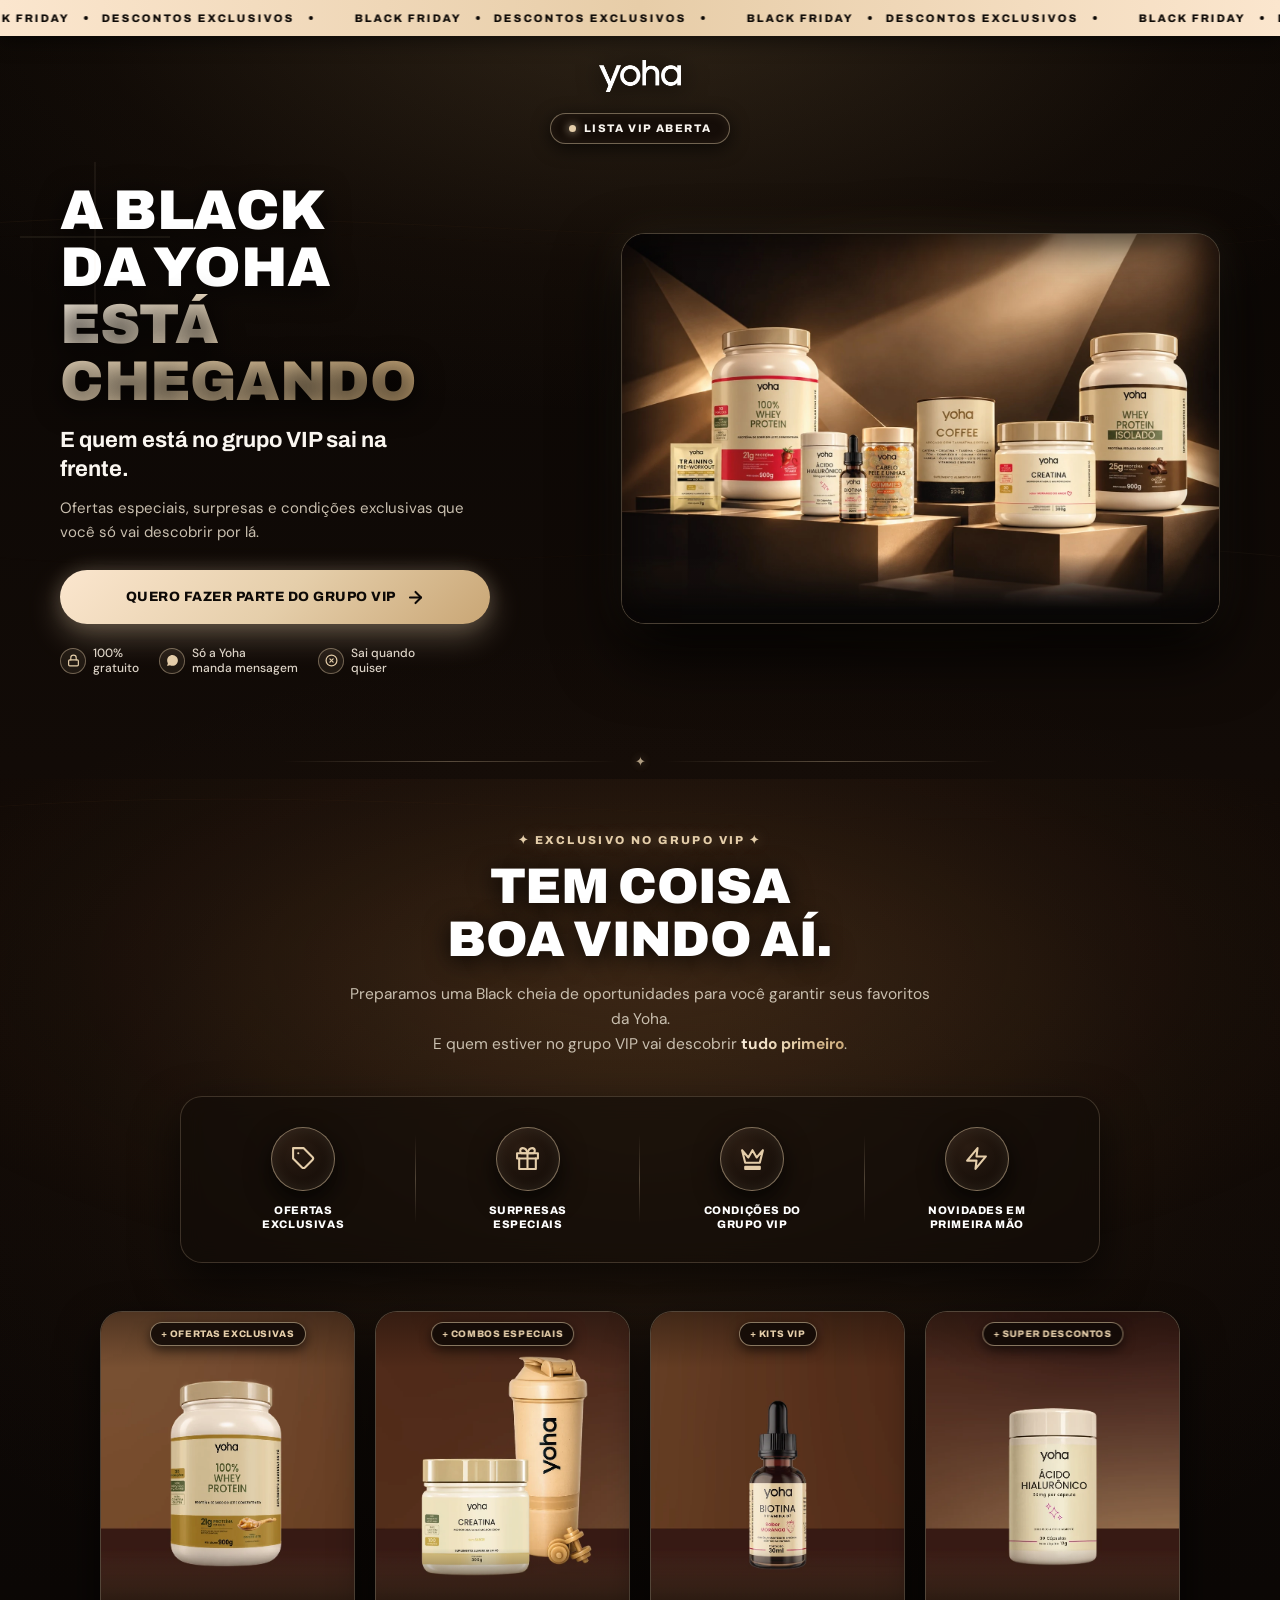
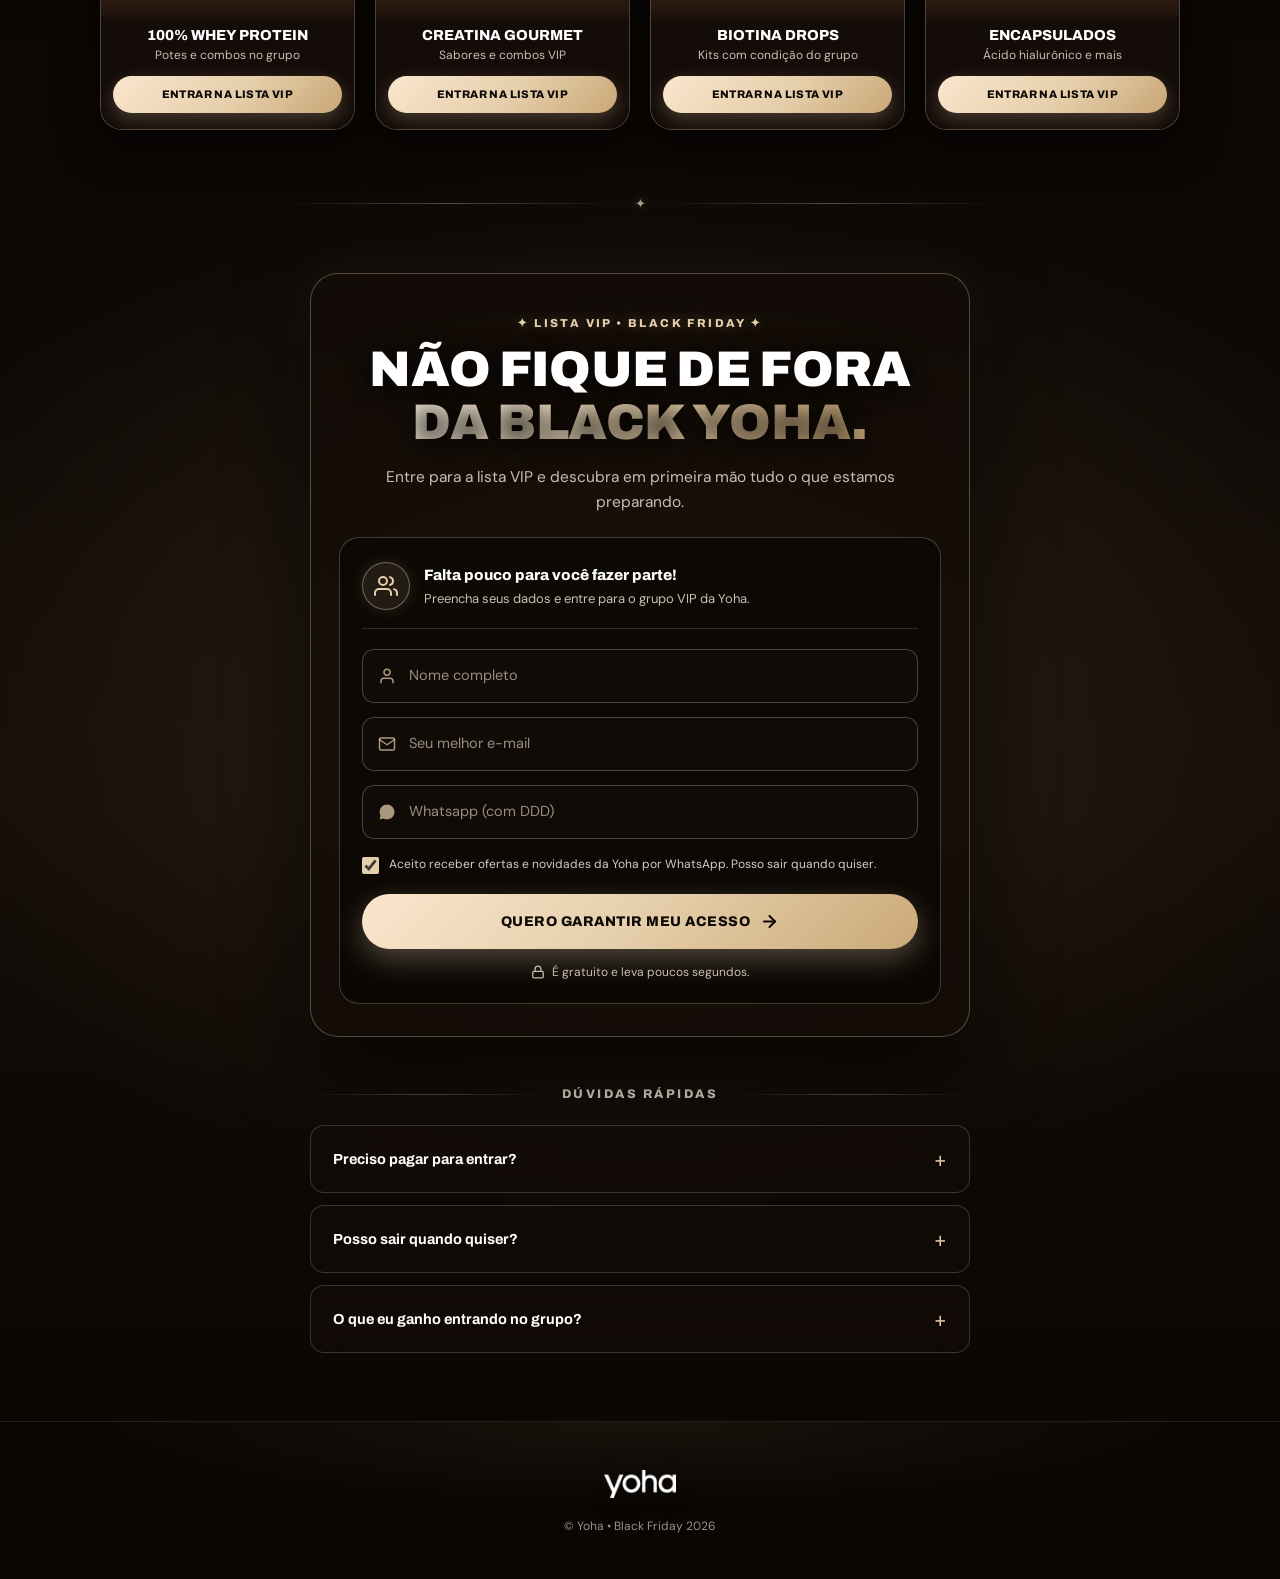
==== index.html @ 7f18cac9 "fix(ui): remove ghost background text, fix product cards and section transitions" ====
<!DOCTYPE html>
<html lang="pt-BR">
<head>
  <!-- Google Tag Manager -->
  <script>(function(w,d,s,l,i){w[l]=w[l]||[];w[l].push({'gtm.start':
  new Date().getTime(),event:'gtm.js'});var f=d.getElementsByTagName(s)[0],
  j=d.createElement(s),dl=l!='dataLayer'?'&l='+l:'';j.async=true;j.src=
  'https://www.googletagmanager.com/gtm.js?id='+i+dl;f.parentNode.insertBefore(j,f);
  })(window,document,'script','dataLayer','GTM-KWT8QC6T');</script>
  <!-- End Google Tag Manager -->

  <meta charset="UTF-8">
  <meta name="viewport" content="width=device-width, initial-scale=1.0, viewport-fit=cover">
  <meta name="robots" content="noindex, nofollow">
  <meta name="theme-color" content="#0A0705">
  <title>Black Friday Yoha | A Black da Yoha Está Chegando</title>
  <meta name="description" content="A Black da Yoha está chegando. Entre para a lista VIP e descubra em primeira mão ofertas especiais, surpresas e condições exclusivas no WhatsApp.">

  <!-- Favicon Yoha -->
  <link rel="icon" type="image/png" href="assets/yoha-logo-black.png">

  <!-- Design System Oficial Yoha -->
  <link rel="stylesheet" href="css/yoha-ds.css">

  <style>
    /* ========================================================================
       BLACK FRIDAY YOHA — DESIGN SYSTEM LUXURY CONTINUUM (v4.0)
       Fundo contínuo em chocolate amargo & ouro champagne, transições suaves
       sem recortes secos, imagens de estúdio em alta definição.
       ======================================================================== */
    :root {
      --gold-hi: #FFF3E2;
      --gold: #E5CEAA;
      --gold-mid: #CFAF80;
      --gold-deep: #B5915F;
      --bg-dark: #090604;
      --bg-espresso: #120B07;
      --bg-card: #140C08;
      --glass-surface: rgba(22, 14, 9, 0.84);
      --glass-surface-hover: rgba(30, 19, 12, 0.94);
      --border-gold: rgba(229, 206, 170, 0.38);
      --border-gold-subtle: rgba(229, 206, 170, 0.18);
      --text-white: #FAF6F0;
      --text-muted: #C9BFAF;
      --text-dim: #9A8D7D;
      --font-display: 'Rebond Grotesque', 'Archivo', 'Poppins', sans-serif;
      --font-body: 'DM Sans', -apple-system, BlinkMacSystemFont, sans-serif;
    }

    * {
      box-sizing: border-box;
      margin: 0;
      padding: 0;
    }

    html {
      scroll-behavior: smooth;
      scroll-padding-top: 24px;
    }

    body {
      background-color: var(--bg-dark);
      background-image:
        radial-gradient(ellipse 90% 550px at 50% 0%, rgba(196, 154, 98, 0.20) 0%, rgba(110, 72, 38, 0.08) 48%, transparent 75%),
        radial-gradient(ellipse 85% 650px at 50% 36%, rgba(175, 122, 68, 0.16) 0%, rgba(92, 56, 28, 0.06) 52%, transparent 78%),
        radial-gradient(ellipse 85% 700px at 50% 72%, rgba(196, 154, 98, 0.15) 0%, transparent 75%),
        linear-gradient(180deg, #090604 0%, #120B07 24%, #0B0705 50%, #130C07 76%, #080503 100%);
      color: var(--text-white);
      font-family: var(--font-body);
      overflow-x: hidden;
      -webkit-font-smoothing: antialiased;
      line-height: 1.5;
      position: relative;
    }

    /* Ondas orgânicas vetoriais sutis de fundo (100% limpas, sem texto) */
    .ambient-silk-waves {
      position: fixed;
      inset: 0;
      width: 100%;
      height: 100%;
      pointer-events: none;
      z-index: 0;
      opacity: 0.35;
    }

    /* ------------------------------------------------------------------------
       1. LETREIRO CONTÍNUO DO TOPO (.pos-ticker)
       ------------------------------------------------------------------------ */
    .pos-ticker {
      background: linear-gradient(90deg, #FBE6CE 0%, #E7CDA8 50%, #FBE6CE 100%);
      color: #0D0906;
      height: 36px;
      display: flex;
      align-items: center;
      overflow: hidden;
      font-family: var(--font-display);
      font-size: 11px;
      font-weight: 800;
      letter-spacing: 2px;
      text-transform: uppercase;
      box-shadow: 0 4px 20px rgba(0, 0, 0, 0.55);
      position: relative;
      z-index: 30;
    }

    .pos-ticker__viewport {
      width: 100%;
      overflow: hidden;
      white-space: nowrap;
    }

    .pos-ticker__track {
      display: inline-flex;
      white-space: nowrap;
      will-change: transform;
    }

    .pos-ticker__group {
      display: inline-flex;
      align-items: center;
      white-space: nowrap;
    }

    .pos-ticker__item {
      display: inline-flex;
      align-items: center;
      padding: 0 14px;
    }

    .pos-ticker__bullet {
      display: inline-block;
      width: 4px;
      height: 4px;
      background: #0D0906;
      border-radius: 50%;
      margin: 0 14px;
    }

    /* ------------------------------------------------------------------------
       2. CABEÇALHO COM LOGOMARCA OFICIAL YOHA (.pos-header)
       ------------------------------------------------------------------------ */
    .pos-header {
      padding: 24px 20px 10px;
      text-align: center;
      position: relative;
      z-index: 20;
      display: flex;
      flex-direction: column;
      align-items: center;
      gap: 14px;
    }

    .pos-header__logo {
      height: 32px;
      width: auto;
      display: inline-block;
      filter: drop-shadow(0 2px 12px rgba(0, 0, 0, 0.9));
      transition: opacity 0.25s ease, transform 0.25s ease;
    }

    .pos-header__logo:hover {
      opacity: 0.92;
      transform: scale(1.02);
    }

    /* Badge VIP Aberta centralizada abaixo da logo como na referência */
    .hero-badge {
      display: inline-flex;
      align-items: center;
      gap: 8px;
      background: rgba(20, 13, 8, 0.9);
      border: 1px solid rgba(229, 206, 170, 0.45);
      padding: 6px 18px;
      border-radius: 50px;
      font-family: var(--font-display);
      font-size: 11px;
      font-weight: 800;
      letter-spacing: 1.6px;
      text-transform: uppercase;
      color: var(--text-white);
      box-shadow: 0 4px 18px rgba(0, 0, 0, 0.65), inset 0 0 12px rgba(229, 206, 170, 0.08);
    }

    .hero-badge__dot {
      width: 7px;
      height: 7px;
      background: var(--gold);
      border-radius: 50%;
      box-shadow: 0 0 10px var(--gold);
      animation: pulseDot 2s infinite ease-in-out;
    }

    @keyframes pulseDot {
      0%, 100% { opacity: 1; transform: scale(1); }
      50% { opacity: 0.35; transform: scale(0.8); }
    }

    /* ------------------------------------------------------------------------
       3. DOBRA 1: HERO MASTER (.pos-hero)
       Layout 2 colunas no Desktop (igual referência) e empilhado no Mobile
       ------------------------------------------------------------------------ */
    .pos-hero {
      position: relative;
      padding: 18px 20px 56px;
      z-index: 10;
    }

    .pos-hero__container {
      max-width: 1160px;
      margin: 0 auto;
      display: grid;
      grid-template-columns: 1fr;
      gap: 32px;
      align-items: center;
      position: relative;
    }

    @media (min-width: 960px) {
      .pos-hero {
        padding: 28px 32px 68px;
      }
      .pos-hero__container {
        grid-template-columns: 1.02fr 1.18fr;
        gap: 44px;
      }
    }

    /* Coluna de Texto do Hero */
    .pos-hero__copy {
      display: flex;
      flex-direction: column;
      align-items: center;
      text-align: center;
      position: relative;
      z-index: 3;
    }

    @media (min-width: 960px) {
      .pos-hero__copy {
        align-items: flex-start;
        text-align: left;
      }
    }

    /* Cruz decorativa sutil de estúdio */
    .pos-deco-cross {
      position: absolute;
      pointer-events: none;
      z-index: 0;
      opacity: 0.16;
      width: 150px;
      height: 150px;
      top: -20px;
      left: -40px;
    }

    .hero-title {
      font-family: var(--font-display);
      font-size: clamp(34px, 7.5vw, 56px);
      line-height: 1.02;
      font-weight: 900;
      text-transform: uppercase;
      margin: 0 0 16px;
      letter-spacing: -0.5px;
      color: #FFFFFF;
      text-shadow: 0 6px 28px rgba(0, 0, 0, 0.9);
    }

    .hl-gold {
      color: var(--gold);
      background: linear-gradient(135deg, #FFF5E6 0%, #E5CEAA 50%, #C6A371 100%);
      -webkit-background-clip: text;
      -webkit-text-fill-color: transparent;
    }

    .hero-lead {
      font-family: var(--font-display);
      font-size: clamp(17px, 3.8vw, 22px);
      font-weight: 700;
      color: var(--text-white);
      margin: 0 0 12px;
      line-height: 1.32;
      max-width: 30ch;
    }

    .hero-desc {
      font-size: 15px;
      line-height: 1.6;
      color: var(--text-muted);
      margin: 0 0 26px;
      max-width: 42ch;
    }

    /* Botão CTA Principal */
    .hero-btn-cta {
      display: inline-flex;
      align-items: center;
      justify-content: center;
      gap: 10px;
      background: linear-gradient(135deg, #FBE6CE 0%, #E5CEAA 52%, #C9A675 100%);
      color: #0D0906;
      font-family: var(--font-display);
      font-size: clamp(11.5px, 3.2vw, 13.5px);
      font-weight: 800;
      text-transform: uppercase;
      letter-spacing: 0.5px;
      padding: 17px 24px;
      border-radius: 50px;
      text-decoration: none;
      white-space: nowrap;
      box-shadow: 0 12px 32px rgba(229, 206, 170, 0.32), 0 0 20px rgba(229, 206, 170, 0.18);
      transition: all 0.28s cubic-bezier(0.16, 1, 0.3, 1);
      cursor: pointer;
      width: 100%;
      max-width: 430px;
      position: relative;
      overflow: hidden;
    }

    .hero-btn-cta::after {
      content: '';
      position: absolute;
      top: -50%;
      left: -60%;
      width: 40%;
      height: 200%;
      background: linear-gradient(90deg, transparent, rgba(255, 255, 255, 0.45), transparent);
      transform: rotate(25deg);
      animation: btnShine 4.5s infinite ease-in-out;
    }

    @keyframes btnShine {
      0%, 70% { left: -60%; }
      100% { left: 160%; }
    }

    .hero-btn-cta:hover {
      transform: translateY(-2px);
      box-shadow: 0 16px 38px rgba(229, 206, 170, 0.48), 0 0 28px rgba(229, 206, 170, 0.28);
    }

    /* Barra de Confiança abaixo do botão com ícones circulares dourados */
    .hero-trust-bar {
      display: flex;
      flex-wrap: nowrap;
      align-items: center;
      justify-content: center;
      gap: 12px;
      margin-top: 22px;
      width: 100%;
    }

    @media (min-width: 960px) {
      .hero-trust-bar {
        justify-content: flex-start;
        gap: 20px;
      }
    }

    .hero-trust-item {
      display: inline-flex;
      align-items: center;
      gap: 7px;
      font-size: clamp(10.5px, 2.7vw, 12px);
      color: #DDD4C8;
      font-weight: 500;
      line-height: 1.22;
      text-align: left;
    }

    .hero-trust-icon {
      width: 26px;
      height: 26px;
      border-radius: 50%;
      border: 1px solid rgba(229, 206, 170, 0.42);
      background: rgba(229, 206, 170, 0.08);
      display: inline-flex;
      align-items: center;
      justify-content: center;
      color: var(--gold);
      flex-shrink: 0;
    }

    /* Palco Visual do Hero (Imagem 1600x1043 Ultra HD sem borda chapada) */
    .hero-stage {
      position: relative;
      width: 100%;
      z-index: 2;
    }

    .hero-stage__glow {
      position: absolute;
      inset: -20px 0;
      background: radial-gradient(ellipse 70% 65% at 50% 50%, rgba(229, 206, 170, 0.28) 0%, rgba(168, 118, 66, 0.12) 50%, transparent 78%);
      pointer-events: none;
      z-index: 0;
      filter: blur(28px);
    }

    .hero-stage__visual {
      position: relative;
      z-index: 2;
      border-radius: 24px;
      overflow: hidden;
      border: 1px solid rgba(229, 206, 170, 0.28);
      box-shadow: 0 28px 65px rgba(0, 0, 0, 0.92), 0 0 40px rgba(201, 169, 120, 0.12);
      background: #0D0805;
    }

    /* Vinheta interna suave para fundir o palco ao ambiente escuro */
    .hero-stage__visual::after {
      content: '';
      position: absolute;
      inset: 0;
      pointer-events: none;
      box-shadow: inset 0 0 36px 8px rgba(9, 6, 4, 0.75);
      background: linear-gradient(180deg, rgba(9, 6, 4, 0.18) 0%, transparent 18%, transparent 82%, rgba(9, 6, 4, 0.55) 100%);
      z-index: 2;
    }

    .hero-stage__visual picture,
    .hero-stage__visual img {
      display: block;
      width: 100%;
      height: auto;
    }

    /* ------------------------------------------------------------------------
       4. DIVISOR ORNAMENTAL LUXURY ENTRE SEÇÕES (Sem cortes retos)
       ------------------------------------------------------------------------ */
    .pos-ornament-divider {
      position: relative;
      max-width: 760px;
      margin: 0 auto;
      padding: 8px 20px;
      display: flex;
      align-items: center;
      justify-content: center;
      gap: 16px;
      z-index: 10;
    }

    .pos-ornament-divider::before,
    .pos-ornament-divider::after {
      content: '';
      flex: 1;
      height: 1px;
      background: linear-gradient(90deg, transparent, rgba(229, 206, 170, 0.32), transparent);
    }

    .pos-ornament-divider__star {
      color: var(--gold);
      font-size: 13px;
      opacity: 0.75;
      text-shadow: 0 0 10px rgba(229, 206, 170, 0.5);
    }

    /* ------------------------------------------------------------------------
       5. DOBRA 2: "TEM COISA BOA VINDO AÍ" + 4 ÍCONES + 4 CARDS FULL-BLEED
       ------------------------------------------------------------------------ */
    .pos-features {
      position: relative;
      padding: 48px 20px 56px;
      text-align: center;
      z-index: 10;
      background:
        radial-gradient(ellipse 80% 420px at 50% 18%, rgba(164, 106, 56, 0.22) 0%, rgba(88, 52, 24, 0.08) 55%, transparent 80%);
    }

    .pos-features__container {
      max-width: 1120px;
      margin: 0 auto;
      position: relative;
    }

    .pos-eyebrow {
      display: inline-block;
      font-family: var(--font-display);
      font-size: 11.5px;
      font-weight: 800;
      letter-spacing: 2.4px;
      text-transform: uppercase;
      color: var(--gold);
      margin-bottom: 12px;
      text-shadow: 0 0 14px rgba(229, 206, 170, 0.4);
    }

    .pos-sec-heading {
      font-family: var(--font-display);
      font-size: clamp(30px, 7vw, 50px);
      line-height: 1.05;
      font-weight: 900;
      text-transform: uppercase;
      color: #FFFFFF;
      margin: 0 0 16px;
      letter-spacing: -0.4px;
      text-shadow: 0 4px 24px rgba(0, 0, 0, 0.9);
    }

    .pos-sec-sub {
      font-size: 15.5px;
      line-height: 1.62;
      color: var(--text-muted);
      max-width: 54ch;
      margin: 0 auto 38px;
    }

    /* 4 Círculos de Benefícios com divisórias verticais sutis como na referência */
    .pos-features-grid {
      display: grid;
      grid-template-columns: repeat(4, 1fr);
      gap: 0;
      max-width: 920px;
      margin: 0 auto 48px;
      padding: 20px 10px;
      border-radius: 22px;
      background: rgba(18, 12, 8, 0.68);
      border: 1px solid rgba(229, 206, 170, 0.2);
      box-shadow: 0 18px 45px rgba(0, 0, 0, 0.65);
      backdrop-filter: blur(12px);
      -webkit-backdrop-filter: blur(12px);
    }

    .pos-feat-item {
      display: flex;
      flex-direction: column;
      align-items: center;
      text-align: center;
      padding: 10px 14px;
      position: relative;
    }

    @media (min-width: 721px) {
      .pos-feat-item:not(:last-child)::after {
        content: '';
        position: absolute;
        right: 0;
        top: 15%;
        height: 70%;
        width: 1px;
        background: linear-gradient(180deg, transparent, rgba(229, 206, 170, 0.28), transparent);
      }
    }

    @media (max-width: 720px) {
      .pos-features-grid {
        grid-template-columns: repeat(2, 1fr);
        gap: 18px 8px;
        padding: 20px 12px;
      }
    }

    .pos-feat-circle {
      width: 64px;
      height: 64px;
      border-radius: 50%;
      background: radial-gradient(circle at 35% 30%, rgba(44, 29, 19, 0.95), rgba(16, 10, 6, 0.98));
      border: 1px solid rgba(229, 206, 170, 0.5);
      box-shadow: 0 10px 26px rgba(0, 0, 0, 0.75), inset 0 0 14px rgba(229, 206, 170, 0.12);
      display: flex;
      align-items: center;
      justify-content: center;
      margin-bottom: 12px;
      color: var(--gold);
      transition: all 0.3s cubic-bezier(0.16, 1, 0.3, 1);
    }

    .pos-feat-item:hover .pos-feat-circle {
      transform: translateY(-3px) scale(1.05);
      border-color: var(--gold);
      box-shadow: 0 14px 32px rgba(0, 0, 0, 0.85), 0 0 20px rgba(229, 206, 170, 0.35);
    }

    .pos-feat-label {
      font-family: var(--font-display);
      font-size: 11px;
      font-weight: 800;
      line-height: 1.32;
      color: #FFFFFF;
      text-transform: uppercase;
      letter-spacing: 0.6px;
      max-width: 15ch;
    }

    /* ------------------------------------------------------------------------
       VITRINE DOS 4 CARDS DE PRODUTOS EM ALTA DEFINIÇÃO (100% SEM CORTE)
       ------------------------------------------------------------------------ */
    .pos-products-shelf {
      display: grid;
      grid-template-columns: repeat(2, 1fr);
      gap: 16px;
      max-width: 1080px;
      margin: 0 auto;
    }

    @media (min-width: 880px) {
      .pos-products-shelf {
        grid-template-columns: repeat(4, 1fr);
        gap: 20px;
      }
    }

    @media (max-width: 400px) {
      .pos-products-shelf {
        gap: 12px;
      }
    }

    .pos-prod-card {
      background: var(--bg-card);
      border: 1px solid rgba(229, 206, 170, 0.3);
      border-radius: 22px;
      padding: 0;
      display: flex;
      flex-direction: column;
      text-decoration: none;
      color: inherit;
      position: relative;
      overflow: hidden;
      transition: all 0.32s cubic-bezier(0.16, 1, 0.3, 1);
      box-shadow: 0 18px 42px rgba(0, 0, 0, 0.75);
    }

    .pos-prod-card:hover {
      transform: translateY(-5px);
      border-color: var(--gold);
      box-shadow: 0 24px 52px rgba(0, 0, 0, 0.9), 0 0 28px rgba(229, 206, 170, 0.2);
    }

    /* Área de imagem full-bleed na proporção exata 667x821 das fotos de estúdio */
    .pos-prod-card__media {
      position: relative;
      width: 100%;
      aspect-ratio: 667 / 821;
      overflow: hidden;
      background: #3B2314;
      flex-shrink: 0;
    }

    .pos-prod-card__media picture {
      display: block;
      width: 100%;
      height: 100%;
    }

    .pos-prod-card__media img {
      display: block;
      width: 100%;
      height: 100%;
      object-fit: cover;
      object-position: center center;
      transition: transform 0.45s cubic-bezier(0.16, 1, 0.3, 1);
    }

    .pos-prod-card:hover .pos-prod-card__media img {
      transform: scale(1.04);
    }

    /* Gradiente sutil que funde a base da foto de estúdio ao corpo escuro do card */
    .pos-prod-card__media::after {
      content: '';
      position: absolute;
      inset: 0;
      background: linear-gradient(
        180deg,
        rgba(10, 7, 5, 0.38) 0%,
        transparent 18%,
        transparent 76%,
        var(--bg-card) 100%
      );
      pointer-events: none;
      z-index: 1;
    }

    .pos-prod-card__tag {
      position: absolute;
      top: 10px;
      left: 50%;
      transform: translateX(-50%);
      z-index: 2;
      background: rgba(16, 10, 6, 0.88);
      border: 1px solid rgba(229, 206, 170, 0.55);
      color: var(--gold);
      font-family: var(--font-display);
      font-size: clamp(8.5px, 2.2vw, 9.5px);
      font-weight: 800;
      letter-spacing: 0.6px;
      text-transform: uppercase;
      padding: 4px 10px;
      border-radius: 40px;
      white-space: nowrap;
      box-shadow: 0 4px 12px rgba(0, 0, 0, 0.6);
      backdrop-filter: blur(8px);
      -webkit-backdrop-filter: blur(8px);
    }

    .pos-prod-card__body {
      padding: 4px 12px 16px;
      background: var(--bg-card);
      display: flex;
      flex-direction: column;
      align-items: center;
      text-align: center;
      flex: 1;
      justify-content: flex-end;
      position: relative;
      z-index: 2;
    }

    .pos-prod-card__title {
      font-family: var(--font-display);
      font-size: clamp(12.5px, 3.4vw, 14.5px);
      font-weight: 800;
      text-transform: uppercase;
      color: #FFFFFF;
      margin-bottom: 4px;
      line-height: 1.2;
    }

    .pos-prod-card__sub {
      font-size: clamp(11px, 2.8vw, 12px);
      color: var(--text-muted);
      margin-bottom: 12px;
      line-height: 1.3;
    }

    .pos-prod-card__btn {
      width: 100%;
      background: linear-gradient(135deg, #FBE6CE 0%, #E5CEAA 55%, #C9A675 100%);
      color: #0D0906;
      font-family: var(--font-display);
      font-size: clamp(9.5px, 2.6vw, 11px);
      font-weight: 800;
      letter-spacing: 0.4px;
      text-transform: uppercase;
      padding: 10px 8px;
      border-radius: 30px;
      text-align: center;
      white-space: nowrap;
      box-shadow: 0 6px 18px rgba(229, 206, 170, 0.25);
      transition: all 0.25s ease;
    }

    .pos-prod-card:hover .pos-prod-card__btn {
      background: var(--gold-hi);
      box-shadow: 0 8px 22px rgba(229, 206, 170, 0.42);
    }

    /* ------------------------------------------------------------------------
       6. DOBRA 3: FORMULÁRIO VIP (.pos-signup)
       ------------------------------------------------------------------------ */
    .pos-signup {
      position: relative;
      padding: 52px 20px 56px;
      text-align: center;
      z-index: 10;
    }

    .pos-signup__inner {
      max-width: 660px;
      margin: 0 auto;
    }

    /* Moldura Externa Glassmorphism + Card VIP do Formulário */
    .pos-signup-frame {
      background: rgba(18, 12, 8, 0.72);
      border: 1px solid rgba(229, 206, 170, 0.32);
      border-radius: 28px;
      padding: 36px 28px 32px;
      box-shadow: 0 30px 80px rgba(0, 0, 0, 0.9), 0 0 50px rgba(229, 206, 170, 0.08);
      backdrop-filter: blur(20px);
      -webkit-backdrop-filter: blur(20px);
    }

    @media (max-width: 520px) {
      .pos-signup-frame {
        padding: 28px 16px 24px;
        border-radius: 24px;
      }
    }

    .card-vip-box {
      background: rgba(12, 8, 5, 0.88);
      border: 1px solid rgba(229, 206, 170, 0.26);
      border-radius: 20px;
      padding: 24px 22px 22px;
      margin-top: 22px;
      text-align: left;
    }

    @media (max-width: 480px) {
      .card-vip-box {
        padding: 20px 16px 18px;
      }
    }

    .card-vip-banner {
      display: flex;
      align-items: center;
      gap: 14px;
      margin-bottom: 20px;
      padding-bottom: 18px;
      border-bottom: 1px solid var(--border-gold-subtle);
    }

    .card-vip-banner__icon {
      width: 48px;
      height: 48px;
      border-radius: 50%;
      background: rgba(229, 206, 170, 0.1);
      border: 1px solid rgba(229, 206, 170, 0.42);
      display: flex;
      align-items: center;
      justify-content: center;
      color: var(--gold);
      flex-shrink: 0;
      box-shadow: 0 0 15px rgba(229, 206, 170, 0.14);
    }

    .card-vip-banner__title {
      font-family: var(--font-display);
      font-size: 15px;
      font-weight: 800;
      color: #FFFFFF;
      margin: 0 0 3px;
    }

    .card-vip-banner__desc {
      font-size: 13px;
      color: var(--text-muted);
      margin: 0;
    }

    /* Campos de Entrada com Ícone Embutido */
    .pos-input-wrap {
      position: relative;
      margin-bottom: 14px;
    }

    .pos-input-icon {
      position: absolute;
      left: 16px;
      top: 50%;
      transform: translateY(-50%);
      color: rgba(229, 206, 170, 0.72);
      pointer-events: none;
      width: 18px;
      height: 18px;
    }

    .pos-field input {
      width: 100%;
      background: rgba(18, 12, 8, 0.92);
      border: 1px solid rgba(229, 206, 170, 0.28);
      border-radius: 12px;
      padding: 15px 16px 15px 46px;
      color: #FFFFFF;
      font-size: 14.5px;
      font-family: var(--font-body);
      box-sizing: border-box;
      outline: none;
      transition: all 0.25s ease;
    }

    .pos-field input::placeholder {
      color: #9A8D7D;
    }

    .pos-field input:focus {
      border-color: var(--gold);
      box-shadow: 0 0 16px rgba(229, 206, 170, 0.26);
      background: rgba(24, 16, 10, 0.98);
    }

    .pos-field.is-err input {
      border-color: #E57373;
      box-shadow: 0 0 12px rgba(229, 115, 115, 0.3);
    }

    .pos-field.is-ok input {
      border-color: rgba(129, 199, 132, 0.65);
    }

    .pos-field__err {
      display: block;
      color: #EF9A9A;
      font-size: 12px;
      margin-top: 5px;
      padding-left: 6px;
    }

    /* Consentimento */
    .pos-consent {
      margin: 16px 0 20px;
    }

    .pos-consent__label {
      display: flex;
      align-items: flex-start;
      gap: 10px;
      font-size: 12px;
      color: #D6CEC5;
      line-height: 1.5;
      cursor: pointer;
    }

    .pos-consent__input {
      accent-color: var(--gold);
      margin-top: 2px;
      width: 17px;
      height: 17px;
      flex-shrink: 0;
    }

    /* Botão de Envio do Formulário */
    .pos-btn-submit {
      width: 100%;
      background: linear-gradient(135deg, #FBE6CE 0%, #E5CEAA 50%, #CBA978 100%);
      color: #0D0906;
      border: none;
      border-radius: 50px;
      padding: 17px 20px;
      font-family: var(--font-display);
      font-size: clamp(12px, 3.4vw, 14px);
      font-weight: 800;
      text-transform: uppercase;
      letter-spacing: 0.5px;
      white-space: nowrap;
      cursor: pointer;
      display: flex;
      align-items: center;
      justify-content: center;
      gap: 10px;
      box-shadow: 0 10px 28px rgba(229, 206, 170, 0.32);
      transition: all 0.25s cubic-bezier(0.16, 1, 0.3, 1);
    }

    .pos-btn-submit:hover:not(:disabled) {
      transform: translateY(-2px);
      box-shadow: 0 14px 34px rgba(229, 206, 170, 0.48);
    }

    .pos-btn-submit:disabled {
      opacity: 0.65;
      cursor: not-allowed;
      transform: none;
    }

    .pos-lock-sub {
      display: flex;
      align-items: center;
      justify-content: center;
      gap: 7px;
      font-size: 12px;
      color: var(--text-muted);
      margin-top: 14px;
      text-align: center;
    }

    /* Estado de Confirmação */
    .pos-confirmation {
      text-align: center;
      padding: 26px 14px 18px;
    }

    .pos-confirmation__icon {
      width: 60px;
      height: 60px;
      border-radius: 50%;
      background: rgba(37, 211, 102, 0.15);
      border: 1px solid rgba(37, 211, 102, 0.5);
      color: #25D366;
      display: flex;
      align-items: center;
      justify-content: center;
      margin: 0 auto 16px;
      box-shadow: 0 0 20px rgba(37, 211, 102, 0.3);
    }

    /* ------------------------------------------------------------------------
       7. DOBRA 4: DÚVIDAS RÁPIDAS (FAQ) (.pos-faq-section)
       ------------------------------------------------------------------------ */
    .pos-faq-section {
      max-width: 660px;
      margin: 48px auto 0;
    }

    .pos-faq-heading {
      display: flex;
      align-items: center;
      justify-content: center;
      gap: 16px;
      font-family: var(--font-display);
      font-size: 12.5px;
      font-weight: 800;
      letter-spacing: 2.5px;
      text-transform: uppercase;
      color: #E2D9CE;
      margin-bottom: 22px;
    }

    .pos-faq-heading::before,
    .pos-faq-heading::after {
      content: '';
      flex: 1;
      height: 1px;
      background: linear-gradient(90deg, transparent, rgba(229, 206, 170, 0.35), transparent);
    }

    .pos-faq-item {
      background: rgba(18, 12, 8, 0.72);
      border: 1px solid rgba(229, 206, 170, 0.22);
      border-radius: 14px;
      margin-bottom: 12px;
      overflow: hidden;
      transition: all 0.25s ease;
      text-align: left;
      backdrop-filter: blur(12px);
      -webkit-backdrop-filter: blur(12px);
    }

    .pos-faq-item[open] {
      border-color: rgba(229, 206, 170, 0.52);
      background: rgba(26, 17, 11, 0.9);
      box-shadow: 0 8px 24px rgba(0, 0, 0, 0.6);
    }

    .pos-faq-summary {
      display: flex;
      align-items: center;
      justify-content: space-between;
      padding: 18px 22px;
      font-family: var(--font-display);
      font-size: 14.5px;
      font-weight: 700;
      color: #FFFFFF;
      cursor: pointer;
      list-style: none;
    }

    .pos-faq-summary::-webkit-details-marker {
      display: none;
    }

    .pos-faq-icon {
      font-size: 20px;
      color: var(--gold);
      font-weight: 400;
      transition: transform 0.28s cubic-bezier(0.16, 1, 0.3, 1);
      margin-left: 12px;
    }

    .pos-faq-item[open] .pos-faq-icon {
      transform: rotate(45deg);
    }

    .pos-faq-content {
      padding: 0 22px 18px;
      font-size: 14px;
      line-height: 1.6;
      color: var(--text-muted);
    }

    /* ------------------------------------------------------------------------
       8. RODAPÉ (.pos-footer)
       ------------------------------------------------------------------------ */
    .pos-footer {
      padding: 48px 20px 44px;
      text-align: center;
      position: relative;
      z-index: 10;
      border-top: 1px solid rgba(229, 206, 170, 0.12);
      background: radial-gradient(ellipse 60% 120px at 50% 0%, rgba(201, 169, 120, 0.08) 0%, transparent 80%);
    }

    .pos-footer__logo {
      height: 28px;
      width: auto;
      display: inline-block;
      margin: 0 auto 12px;
      filter: drop-shadow(0 2px 10px rgba(0, 0, 0, 0.8));
    }

    .pos-footer__copy {
      font-size: 12px;
      color: #9E9182;
      margin: 0;
    }

    /* Acessibilidade */
    .sr-only {
      position: absolute;
      width: 1px;
      height: 1px;
      padding: 0;
      margin: -1px;
      overflow: hidden;
      clip: rect(0, 0, 0, 0);
      white-space: nowrap;
      border-width: 0;
    }
  </style>
</head>
<body>
  <!-- Google Tag Manager (noscript) -->
  <noscript><iframe src="https://www.googletagmanager.com/ns.html?id=GTM-KWT8QC6T"
  height="0" width="0" style="display:none;visibility:hidden"></iframe></noscript>
  <!-- End Google Tag Manager (noscript) -->

  <!-- Ondas de seda dourada/chocolate 100% vetoriais e limpas no fundo -->
  <svg class="ambient-silk-waves" viewBox="0 0 1440 2400" fill="none" preserveAspectRatio="none" aria-hidden="true">
    <defs>
      <linearGradient id="silkGrad1" x1="0%" y1="0%" x2="100%" y2="100%">
        <stop offset="0%" stop-color="#C9A26B" stop-opacity="0.28"/>
        <stop offset="50%" stop-color="#7A4924" stop-opacity="0.14"/>
        <stop offset="100%" stop-color="#C9A26B" stop-opacity="0"/>
      </linearGradient>
      <linearGradient id="silkGrad2" x1="100%" y1="0%" x2="0%" y2="100%">
        <stop offset="0%" stop-color="#E5CEAA" stop-opacity="0.22"/>
        <stop offset="55%" stop-color="#6B3D1C" stop-opacity="0.12"/>
        <stop offset="100%" stop-color="#090604" stop-opacity="0"/>
      </linearGradient>
    </defs>
    <path d="M-120 620 C 320 480, 980 780, 1560 560" stroke="url(#silkGrad1)" stroke-width="2.5"/>
    <path d="M-120 660 C 360 510, 940 820, 1560 600" stroke="url(#silkGrad2)" stroke-width="1.2"/>
    <path d="M-120 1460 C 420 1620, 1020 1320, 1560 1520" stroke="url(#silkGrad2)" stroke-width="2.5"/>
    <path d="M-120 2180 C 380 2020, 1040 2320, 1560 2100" stroke="url(#silkGrad1)" stroke-width="2"/>
  </svg>

  <!-- ========================================================================
       1. LETREIRO CONTÍNUO DO TOPO (.pos-ticker)
       ======================================================================== -->
  <div class="pos-ticker" aria-label="Black Friday Yoha: descontos exclusivos">
    <div class="pos-ticker__viewport">
      <div class="pos-ticker__track js-pos-ticker">
        <div class="pos-ticker__group">
          <span class="pos-ticker__item">BLACK FRIDAY <span class="pos-ticker__bullet"></span> DESCONTOS EXCLUSIVOS <span class="pos-ticker__bullet"></span></span>
          <span class="pos-ticker__item">BLACK FRIDAY <span class="pos-ticker__bullet"></span> DESCONTOS EXCLUSIVOS <span class="pos-ticker__bullet"></span></span>
          <span class="pos-ticker__item">BLACK FRIDAY <span class="pos-ticker__bullet"></span> DESCONTOS EXCLUSIVOS <span class="pos-ticker__bullet"></span></span>
          <span class="pos-ticker__item">BLACK FRIDAY <span class="pos-ticker__bullet"></span> DESCONTOS EXCLUSIVOS <span class="pos-ticker__bullet"></span></span>
        </div>
        <div class="pos-ticker__group" aria-hidden="true">
          <span class="pos-ticker__item">BLACK FRIDAY <span class="pos-ticker__bullet"></span> DESCONTOS EXCLUSIVOS <span class="pos-ticker__bullet"></span></span>
          <span class="pos-ticker__item">BLACK FRIDAY <span class="pos-ticker__bullet"></span> DESCONTOS EXCLUSIVOS <span class="pos-ticker__bullet"></span></span>
          <span class="pos-ticker__item">BLACK FRIDAY <span class="pos-ticker__bullet"></span> DESCONTOS EXCLUSIVOS <span class="pos-ticker__bullet"></span></span>
          <span class="pos-ticker__item">BLACK FRIDAY <span class="pos-ticker__bullet"></span> DESCONTOS EXCLUSIVOS <span class="pos-ticker__bullet"></span></span>
        </div>
      </div>
    </div>
  </div>

  <!-- ========================================================================
       2. CABEÇALHO / LOGOMARCA OFICIAL YOHA + BADGE LISTA VIP ABERTA
       ======================================================================== -->
  <header class="pos-header">
    <a href="#topo" aria-label="Yoha Início">
      <img src="assets/yoha-logo-branca.webp" alt="yoha" width="120" height="46" class="pos-header__logo">
    </a>
    <div class="hero-badge">
      <span class="hero-badge__dot" aria-hidden="true"></span>
      <span>LISTA VIP ABERTA</span>
    </div>
  </header>

  <main id="topo">
    <!-- ======================================================================
         3. DOBRA 1: HERO MASTER (2 COLUNAS NO DESKTOP + VITRINE 1600PX HD)
         ====================================================================== -->
    <section class="pos-hero" aria-labelledby="hero-title">
      <div class="pos-hero__container">
        <!-- Coluna Esquerda: Copy + CTA + Selos de Confiança -->
        <div class="pos-hero__copy">
          <svg class="pos-deco-cross" viewBox="0 0 100 100" fill="none" stroke="rgba(229, 206, 170, 0.45)" stroke-width="1.2" aria-hidden="true">
            <line x1="50" y1="0" x2="50" y2="100"></line>
            <line x1="0" y1="50" x2="100" y2="50"></line>
          </svg>

          <h1 class="hero-title" id="hero-title">
            A BLACK<br>
            DA YOHA<br>
            <span class="hl-gold">ESTÁ CHEGANDO</span>
          </h1>

          <p class="hero-lead">
            E quem está no grupo VIP sai na frente.
          </p>

          <p class="hero-desc">
            Ofertas especiais, surpresas e condições exclusivas que você só vai descobrir por lá.
          </p>

          <a href="#cadastro" class="hero-btn-cta js-go-signup">
            <span>QUERO FAZER PARTE DO GRUPO VIP</span>
            <svg width="19" height="19" viewBox="0 0 24 24" fill="none" stroke="currentColor" stroke-width="2.6" stroke-linecap="round" stroke-linejoin="round" aria-hidden="true"><line x1="5" y1="12" x2="19" y2="12"></line><polyline points="12 5 19 12 12 19"></polyline></svg>
          </a>

          <div class="hero-trust-bar" aria-label="Vantagens do grupo VIP">
            <div class="hero-trust-item">
              <span class="hero-trust-icon" aria-hidden="true">
                <svg width="13" height="13" viewBox="0 0 24 24" fill="none" stroke="currentColor" stroke-width="2.2" stroke-linecap="round" stroke-linejoin="round"><rect x="3" y="11" width="18" height="11" rx="2" ry="2"></rect><path d="M7 11V7a5 5 0 0 1 10 0v4"></path></svg>
              </span>
              <span>100%<br>gratuito</span>
            </div>
            <div class="hero-trust-item">
              <span class="hero-trust-icon" aria-hidden="true">
                <svg width="13" height="13" viewBox="0 0 24 24" fill="currentColor"><path d="M12.04 2c-5.46 0-9.91 4.45-9.91 9.91 0 1.75.46 3.45 1.32 4.95L2.05 22l5.25-1.38c1.45.79 3.08 1.21 4.74 1.21 5.46 0 9.91-4.45 9.91-9.91 0-2.65-1.03-5.14-2.9-7.01A9.816 9.816 0 0 0 12.04 2z"/></svg>
              </span>
              <span>Só a Yoha<br>manda mensagem</span>
            </div>
            <div class="hero-trust-item">
              <span class="hero-trust-icon" aria-hidden="true">
                <svg width="13" height="13" viewBox="0 0 24 24" fill="none" stroke="currentColor" stroke-width="2.2" stroke-linecap="round" stroke-linejoin="round"><circle cx="12" cy="12" r="10"></circle><line x1="15" y1="9" x2="9" y2="15"></line><line x1="9" y1="9" x2="15" y2="15"></line></svg>
              </span>
              <span>Sai quando<br>quiser</span>
            </div>
          </div>
        </div>

        <!-- Coluna Direita: Palco Estúdio 1600x1043 Ultra Nítido -->
        <div class="hero-stage">
          <div class="hero-stage__glow" aria-hidden="true"></div>
          <div class="hero-stage__visual">
            <picture>
              <source type="image/webp" srcset="assets/lineup-showcase.webp">
              <img
                src="assets/lineup-showcase.png"
                alt="Linha completa de produtos Yoha em destaque na Black Friday"
                width="1600"
                height="1043"
                fetchpriority="high"
                decoding="async"
              >
            </picture>
          </div>
        </div>
      </div>
    </section>

    <!-- Divisor Ornamental Sutil -->
    <div class="pos-ornament-divider" aria-hidden="true">
      <span class="pos-ornament-divider__star">✦</span>
    </div>

    <!-- ======================================================================
         4. DOBRA 2: TEM COISA BOA VINDO AÍ (.pos-features)
         ====================================================================== -->
    <section class="pos-features" aria-labelledby="features-title">
      <div class="pos-features__container">
        <span class="pos-eyebrow">✦ EXCLUSIVO NO GRUPO VIP ✦</span>
        <h2 class="pos-sec-heading" id="features-title">
          TEM COISA<br>
          BOA VINDO AÍ.
        </h2>
        <p class="pos-sec-sub">
          Preparamos uma Black cheia de oportunidades para você garantir seus favoritos da Yoha.<br>
          E quem estiver no grupo VIP vai descobrir <strong class="hl-gold">tudo primeiro</strong>.
        </p>

        <!-- 4 Ícones circulares com divisórias verticais -->
        <div class="pos-features-grid">
          <div class="pos-feat-item">
            <div class="pos-feat-circle" aria-hidden="true">
              <svg width="25" height="25" viewBox="0 0 24 24" fill="none" stroke="currentColor" stroke-width="2" stroke-linecap="round" stroke-linejoin="round"><path d="M20.59 13.41l-7.17 7.17a2 2 0 0 1-2.83 0L2 12V2h10l8.59 8.59a2 2 0 0 1 0 2.82z"></path><line x1="7" y1="7" x2="7.01" y2="7"></line></svg>
            </div>
            <span class="pos-feat-label">OFERTAS EXCLUSIVAS</span>
          </div>

          <div class="pos-feat-item">
            <div class="pos-feat-circle" aria-hidden="true">
              <svg width="25" height="25" viewBox="0 0 24 24" fill="none" stroke="currentColor" stroke-width="2" stroke-linecap="round" stroke-linejoin="round"><polyline points="20 12 20 22 4 22 4 12"></polyline><rect x="2" y="7" width="20" height="5"></rect><line x1="12" y1="22" x2="12" y2="7"></line><path d="M12 7H7.5a2.5 2.5 0 0 1 0-5C11 2 12 7 12 7z"></path><path d="M12 7h4.5a2.5 2.5 0 0 0 0-5C13 2 12 7 12 7z"></path></svg>
            </div>
            <span class="pos-feat-label">SURPRESAS ESPECIAIS</span>
          </div>

          <div class="pos-feat-item">
            <div class="pos-feat-circle" aria-hidden="true">
              <svg width="25" height="25" viewBox="0 0 24 24" fill="none" stroke="currentColor" stroke-width="2" stroke-linecap="round" stroke-linejoin="round"><path d="M2 4l3 12h14l3-12-6 7-4-7-4 7-6-7zm3 16h14v2H5v-2z"></path></svg>
            </div>
            <span class="pos-feat-label">CONDIÇÕES DO GRUPO VIP</span>
          </div>

          <div class="pos-feat-item">
            <div class="pos-feat-circle" aria-hidden="true">
              <svg width="25" height="25" viewBox="0 0 24 24" fill="none" stroke="currentColor" stroke-width="2" stroke-linecap="round" stroke-linejoin="round"><polygon points="13 2 3 14 12 14 11 22 21 10 12 10 13 2"></polygon></svg>
            </div>
            <span class="pos-feat-label">NOVIDADES EM PRIMEIRA MÃO</span>
          </div>
        </div>

        <!-- Vitrine com os 4 Produtos Oficiais Yoha em Cards Full-Bleed Sem Corte -->
        <div class="pos-products-shelf">
          <!-- Card 1: 100% Whey Protein -->
          <a href="#cadastro" class="pos-prod-card js-go-signup" aria-label="100% Whey Protein — Entrar na lista VIP">
            <div class="pos-prod-card__media">
              <span class="pos-prod-card__tag">+ Ofertas Exclusivas</span>
              <picture>
                <source type="image/webp" srcset="assets/whey-doce-de-leite.webp">
                <img src="assets/whey-doce-de-leite.png" alt="100% Whey Protein Yoha" width="667" height="821" loading="lazy">
              </picture>
            </div>
            <div class="pos-prod-card__body">
              <h3 class="pos-prod-card__title">100% Whey Protein</h3>
              <p class="pos-prod-card__sub">Potes e combos no grupo</p>
              <span class="pos-prod-card__btn">Entrar na Lista VIP</span>
            </div>
          </a>

          <!-- Card 2: Creatina Gourmet -->
          <a href="#cadastro" class="pos-prod-card js-go-signup" aria-label="Creatina Gourmet — Entrar na lista VIP">
            <div class="pos-prod-card__media">
              <span class="pos-prod-card__tag">+ Combos Especiais</span>
              <picture>
                <source type="image/webp" srcset="assets/creatina-coqueteleira.webp">
                <img src="assets/creatina-coqueteleira.png" alt="Creatina Gourmet e Coqueteleira Yoha" width="667" height="821" loading="lazy">
              </picture>
            </div>
            <div class="pos-prod-card__body">
              <h3 class="pos-prod-card__title">Creatina Gourmet</h3>
              <p class="pos-prod-card__sub">Sabores e combos VIP</p>
              <span class="pos-prod-card__btn">Entrar na Lista VIP</span>
            </div>
          </a>

          <!-- Card 3: Biotina Drops -->
          <a href="#cadastro" class="pos-prod-card js-go-signup" aria-label="Biotina Drops — Entrar na lista VIP">
            <div class="pos-prod-card__media">
              <span class="pos-prod-card__tag">+ Kits VIP</span>
              <picture>
                <source type="image/webp" srcset="assets/biotina-gotas-morango.webp">
                <img src="assets/biotina-gotas-morango.png" alt="Biotina Drops Sabor Morango Yoha" width="667" height="821" loading="lazy">
              </picture>
            </div>
            <div class="pos-prod-card__body">
              <h3 class="pos-prod-card__title">Biotina Drops</h3>
              <p class="pos-prod-card__sub">Kits com condição do grupo</p>
              <span class="pos-prod-card__btn">Entrar na Lista VIP</span>
            </div>
          </a>

          <!-- Card 4: Encapsulados -->
          <a href="#cadastro" class="pos-prod-card js-go-signup" aria-label="Encapsulados Ácido Hialurônico — Entrar na lista VIP">
            <div class="pos-prod-card__media">
              <span class="pos-prod-card__tag">+ Super Descontos</span>
              <picture>
                <source type="image/webp" srcset="assets/acido-hialuronico-caps.webp">
                <img src="assets/acido-hialuronico-caps.png" alt="Ácido Hialurônico Cápsulas Yoha" width="667" height="821" loading="lazy">
              </picture>
            </div>
            <div class="pos-prod-card__body">
              <h3 class="pos-prod-card__title">Encapsulados</h3>
              <p class="pos-prod-card__sub">Ácido hialurônico e mais</p>
              <span class="pos-prod-card__btn">Entrar na Lista VIP</span>
            </div>
          </a>
        </div>
      </div>
    </section>

    <!-- Divisor Ornamental Sutil -->
    <div class="pos-ornament-divider" aria-hidden="true">
      <span class="pos-ornament-divider__star">✦</span>
    </div>

    <!-- ======================================================================
         5. DOBRA 3: FORMULÁRIO (NÃO FIQUE DE FORA DA BLACK YOHA)
         ====================================================================== -->
    <section class="pos-signup" id="cadastro" aria-labelledby="signup-title">
      <div class="pos-signup__inner">
        <div class="pos-signup-frame">
          <span class="pos-eyebrow">✦ LISTA VIP • BLACK FRIDAY ✦</span>
          <h2 class="pos-sec-heading" id="signup-title">
            NÃO FIQUE DE FORA<br>
            <span class="hl-gold">DA BLACK YOHA.</span>
          </h2>
          <p class="pos-sec-sub" style="margin-bottom: 0;">
            Entre para a lista VIP e descubra em primeira mão tudo o que estamos preparando.
          </p>

          <!-- Card VIP do Formulário -->
          <div class="card-vip-box" id="form-container">
            <!-- ETAPA 1: FORMULÁRIO -->
            <div id="step-1-wrap">
              <div class="card-vip-banner">
                <div class="card-vip-banner__icon" aria-hidden="true">
                  <svg width="24" height="24" viewBox="0 0 24 24" fill="none" stroke="currentColor" stroke-width="2" stroke-linecap="round" stroke-linejoin="round"><path d="M17 21v-2a4 4 0 0 0-4-4H5a4 4 0 0 0-4 4v2"></path><circle cx="9" cy="7" r="4"></circle><path d="M23 21v-2a4 4 0 0 0-3-3.87"></path><path d="M16 3.13a4 4 0 0 1 0 7.75"></path></svg>
                </div>
                <div class="card-vip-banner__text">
                  <p class="card-vip-banner__title">Falta pouco para você fazer parte!</p>
                  <p class="card-vip-banner__desc">Preencha seus dados e entre para o grupo VIP da Yoha.</p>
                </div>
              </div>

              <form id="vip-form" class="pos-form" novalidate>
                <!-- Nome -->
                <div class="pos-field pos-input-wrap" id="field-nome">
                  <label class="sr-only" for="nome">Nome completo</label>
                  <svg class="pos-input-icon" viewBox="0 0 24 24" fill="none" stroke="currentColor" stroke-width="2" stroke-linecap="round" stroke-linejoin="round" aria-hidden="true"><path d="M20 21v-2a4 4 0 0 0-4-4H8a4 4 0 0 0-4 4v2"></path><circle cx="12" cy="7" r="4"></circle></svg>
                  <input
                    type="text"
                    id="nome"
                    name="nome"
                    placeholder="Nome completo"
                    autocomplete="name"
                    inputmode="text"
                    maxlength="255"
                    required
                    aria-describedby="err-nome"
                  >
                  <span class="pos-field__err" id="err-nome" role="alert" hidden></span>
                </div>

                <!-- Email -->
                <div class="pos-field pos-input-wrap" id="field-email">
                  <label class="sr-only" for="email">Email</label>
                  <svg class="pos-input-icon" viewBox="0 0 24 24" fill="none" stroke="currentColor" stroke-width="2" stroke-linecap="round" stroke-linejoin="round" aria-hidden="true"><path d="M4 4h16c1.1 0 2 .9 2 2v12c0 1.1-.9 2-2 2H4c-1.1 0-2-.9-2-2V6c0-1.1.9-2 2-2z"></path><polyline points="22,6 12,13 2,6"></polyline></svg>
                  <input
                    type="email"
                    id="email"
                    name="email"
                    placeholder="Seu melhor e-mail"
                    autocomplete="email"
                    inputmode="email"
                    maxlength="320"
                    required
                    aria-describedby="err-email"
                  >
                  <span class="pos-field__err" id="err-email" role="alert" hidden></span>
                </div>

                <!-- WhatsApp -->
                <div class="pos-field pos-input-wrap" id="field-whatsapp">
                  <label class="sr-only" for="whatsapp">Whatsapp (com DDD)</label>
                  <svg class="pos-input-icon" viewBox="0 0 24 24" fill="currentColor" aria-hidden="true"><path d="M12.04 2c-5.46 0-9.91 4.45-9.91 9.91 0 1.75.46 3.45 1.32 4.95L2.05 22l5.25-1.38c1.45.79 3.08 1.21 4.74 1.21 5.46 0 9.91-4.45 9.91-9.91 0-2.65-1.03-5.14-2.9-7.01A9.816 9.816 0 0 0 12.04 2z"/></svg>
                  <input
                    type="tel"
                    id="whatsapp"
                    name="whatsapp"
                    placeholder="Whatsapp (com DDD)"
                    autocomplete="tel"
                    inputmode="numeric"
                    maxlength="15"
                    required
                    aria-describedby="err-whatsapp"
                  >
                  <span class="pos-field__err" id="err-whatsapp" role="alert" hidden></span>
                </div>

                <!-- Consentimento -->
                <div class="pos-consent" id="field-consent">
                  <label class="pos-consent__label" for="consentimento">
                    <input
                      type="checkbox"
                      id="consentimento"
                      name="consentimento"
                      class="pos-consent__input"
                      checked
                      required
                      aria-describedby="err-consent"
                    >
                    <span>Aceito receber ofertas e novidades da Yoha por WhatsApp. Posso sair quando quiser.</span>
                  </label>
                  <span class="pos-field__err" id="err-consent" role="alert" hidden></span>
                </div>

                <!-- Botão Submit -->
                <button type="submit" id="btn-submit" class="pos-btn-submit">
                  <span id="btn-submit-label">QUERO GARANTIR MEU ACESSO</span>
                  <svg width="19" height="19" viewBox="0 0 24 24" fill="none" stroke="currentColor" stroke-width="2.6" stroke-linecap="round" stroke-linejoin="round" aria-hidden="true"><line x1="5" y1="12" x2="19" y2="12"></line><polyline points="12 5 19 12 12 19"></polyline></svg>
                </button>
              </form>

              <div class="pos-lock-sub">
                <svg width="14" height="14" viewBox="0 0 24 24" fill="none" stroke="currentColor" stroke-width="2.2" stroke-linecap="round" stroke-linejoin="round" aria-hidden="true"><rect x="3" y="11" width="18" height="11" rx="2" ry="2"></rect><path d="M7 11V7a5 5 0 0 1 10 0v4"></path></svg>
                <span>É gratuito e leva poucos segundos.</span>
              </div>
            </div>

            <!-- ETAPA 2: CONFIRMAÇÃO + REDIRECIONAMENTO AO GRUPO VIP -->
            <div id="success-state" class="pos-confirmation" role="region" aria-live="polite" hidden>
              <div class="pos-confirmation__icon" aria-hidden="true">
                <svg width="32" height="32" viewBox="0 0 24 24" fill="none" stroke="currentColor" stroke-width="2.6" stroke-linecap="round" stroke-linejoin="round"><polyline points="20 6 9 17 4 12"></polyline></svg>
              </div>
              <h3 style="font-family: var(--font-display); font-size: 22px; font-weight: 800; color: #FFFFFF; margin: 12px 0 6px;">Você está dentro!</h3>
              <p style="font-size: 14.5px; color: var(--text-muted); margin-bottom: 14px;">
                Falta só um passo: entre no grupo para receber as ofertas em primeira mão.
              </p>
              <p class="pos-confirmation__timer" style="font-size: 13px; color: #D6CEC5; margin-bottom: 18px;">
                Você será redirecionado ao grupo VIP no WhatsApp em <strong id="redirect-seconds" style="color: var(--gold);">15</strong> segundos.
              </p>
              <a
                id="btn-group"
                target="_blank"
                rel="noopener noreferrer"
                class="pos-btn-submit"
                style="text-decoration: none; background: #25D366; color: #072211;"
              >
                <span>ENTRAR NO GRUPO DO WHATSAPP</span>
                <svg width="20" height="20" viewBox="0 0 24 24" fill="currentColor" aria-hidden="true"><path d="M12.04 2c-5.46 0-9.91 4.45-9.91 9.91 0 1.75.46 3.45 1.32 4.95L2.05 22l5.25-1.38c1.45.79 3.08 1.21 4.74 1.21 5.46 0 9.91-4.45 9.91-9.91 0-2.65-1.03-5.14-2.9-7.01A9.816 9.816 0 0 0 12.04 2z"/></svg>
              </a>
            </div>
          </div>
        </div>

        <!-- ====================================================================
             6. DOBRA 4: DÚVIDAS RÁPIDAS (FAQ)
             ==================================================================== -->
        <div class="pos-faq-section" aria-labelledby="faq-title">
          <div class="pos-faq-heading" id="faq-title">
            <span>DÚVIDAS RÁPIDAS</span>
          </div>

          <div class="pos-faq-list">
            <details class="pos-faq-item">
              <summary class="pos-faq-summary">
                <span>Preciso pagar para entrar?</span>
                <span class="pos-faq-icon" aria-hidden="true">+</span>
              </summary>
              <div class="pos-faq-content">
                <p>Não! A entrada e permanência no Grupo VIP da Black Yoha são 100% gratuitas.</p>
              </div>
            </details>

            <details class="pos-faq-item">
              <summary class="pos-faq-summary">
                <span>Posso sair quando quiser?</span>
                <span class="pos-faq-icon" aria-hidden="true">+</span>
              </summary>
              <div class="pos-faq-content">
                <p>Sim! Você tem total liberdade e pode sair do grupo a qualquer momento direto pelo WhatsApp.</p>
              </div>
            </details>

            <details class="pos-faq-item">
              <summary class="pos-faq-summary">
                <span>O que eu ganho entrando no grupo?</span>
                <span class="pos-faq-icon" aria-hidden="true">+</span>
              </summary>
              <div class="pos-faq-content">
                <p>Você recebe as ofertas da Black Yoha antes de abrir para todo mundo, com os maiores descontos do ano, cupons e condições exclusivas de frete.</p>
              </div>
            </details>
          </div>
        </div>
      </div>
    </section>
  </main>

  <!-- ========================================================================
       7. RODAPÉ
       ======================================================================== -->
  <footer class="pos-footer">
    <img src="assets/yoha-logo-branca.webp" alt="yoha" class="pos-footer__logo" width="120" height="46" loading="lazy">
    <p class="pos-footer__copy">© Yoha • Black Friday 2026</p>
  </footer>

<script>
    /* ========================================================================
       CONFIGURAÇÃO PRINCIPAL & RASTREAMENTO (META PIXEL + WEBHOOK + UTMs)
       ======================================================================== */
    const OFFER_TEXT = ''; // Vazio por padrão. Se preenchido, exibe o selo no topo do Hero.

    const CONFIG = {
      PIXEL_ID: '1071274965188038',
      ENDPOINT: 'https://n8n-n8n.6djmf0.easypanel.host/webhook/ab52f342-ed6f-4231-b445-558b5dc1aacf',
      GROUP_LINK: 'https://chat.whatsapp.com/HYhlDdNFBZF0Nfjr2rmoxy?s=sw&p=i&mlu=4&ilr=4&iam=2'
    };

    (function () {
      'use strict';

      /* 0. Motor 60fps para todos os letreiros (.js-pos-ticker) */
      var tickerTracks = Array.prototype.slice.call(document.querySelectorAll('.js-pos-ticker'));
      if (tickerTracks.length > 0) {
        var offsets = tickerTracks.map(function () { return 0; });
        var speed = 0.7;

        function animateTickers() {
          for (var i = 0; i < tickerTracks.length; i++) {
            var track = tickerTracks[i];
            var firstGroup = track.firstElementChild;
            if (firstGroup) {
              var groupW = firstGroup.offsetWidth;
              if (groupW > 0) {
                offsets[i] += speed;
                if (offsets[i] >= groupW) {
                  offsets[i] -= groupW;
                }
                track.style.transform = 'translate3d(' + (-offsets[i]) + 'px, 0, 0)';
              }
            }
          }
          window.requestAnimationFrame(animateTickers);
        }
        window.requestAnimationFrame(animateTickers);
      }

      /* 1. Selo opcional de oferta */
      var offerBadge = document.getElementById('offer-badge');
      if (offerBadge && typeof OFFER_TEXT === 'string' && OFFER_TEXT.trim() !== '') {
        offerBadge.textContent = OFFER_TEXT.trim();
        offerBadge.hidden = false;
      }

      /* 2. Inicialização do Meta Pixel (PageView ao carregar) */
      function initMetaPixel(pixelId) {
        if (!pixelId) return;
        !function (f, b, e, v, n, t, s) {
          if (f.fbq) return; n = f.fbq = function () {
            n.callMethod ?
            n.callMethod.apply(n, arguments) : n.queue.push(arguments)
          };
          if (!f._fbq) f._fbq = n; n.push = n; n.loaded = !0; n.version = '2.0';
          n.queue = []; t = b.createElement(e); t.async = !0;
          t.src = v; s = b.getElementsByTagName(e)[0];
          s.parentNode.insertBefore(t, s)
        }(window, document, 'script',
          'https://connect.facebook.net/en_US/fbevents.js');

        window.fbq('init', pixelId);
        window.fbq('track', 'PageView');
      }

      initMetaPixel(CONFIG.PIXEL_ID);

      /* 3. Leitura de Cookies (_fbp / _fbc) e Parâmetros da URL */
      var TRACKED_PARAMS = [
        'utm_source',
        'utm_medium',
        'utm_campaign',
        'utm_content',
        'utm_term',
        'utm_id',
        'fbclid',
        'campaign_id',
        'adset_id',
        'ad_id',
        'placement',
        'site_source'
      ];

      function getCookie(name) {
        var match = document.cookie.match(new RegExp('(^|;\\s*)' + name + '=([^;]*)'));
        return match ? decodeURIComponent(match[2]) : '';
      }

      function captureUrlParams() {
        var searchParams = new URLSearchParams(window.location.search);
        var stored = {};
        try {
          var raw = sessionStorage.getItem('yoha_vip_tracking');
          if (raw) stored = JSON.parse(raw) || {};
        } catch (e) { }

        TRACKED_PARAMS.forEach(function (key) {
          var val = searchParams.get(key);
          if (val !== null && val !== '') {
            stored[key] = val;
          } else if (typeof stored[key] === 'undefined') {
            stored[key] = '';
          }
        });

        try {
          sessionStorage.setItem('yoha_vip_tracking', JSON.stringify(stored));
        } catch (e) { }

        return stored;
      }

      captureUrlParams();

      function resolveFbc(fbclid) {
        var cookieFbc = getCookie('_fbc');
        if (cookieFbc) return cookieFbc;
        if (fbclid) {
          return 'fb.1.' + Date.now() + '.' + fbclid;
        }
        return '';
      }

      function generateEventId() {
        if (window.crypto && typeof window.crypto.randomUUID === 'function') {
          return 'lead_' + window.crypto.randomUUID();
        }
        return 'lead_' + Date.now() + '_' + Math.random().toString(36).substring(2, 10);
      }

      /* 4. Elementos do Formulário e Máscara de WhatsApp */
      var form = document.getElementById('vip-form');
      var step1Wrap = document.getElementById('step-1-wrap');
      var successState = document.getElementById('success-state');
      var btnGroup = document.getElementById('btn-group');
      var btnSubmit = document.getElementById('btn-submit');
      var btnSubmitLabel = document.getElementById('btn-submit-label');
      var redirectSecondsEl = document.getElementById('redirect-seconds');

      var inpNome = document.getElementById('nome');
      var inpWa = document.getElementById('whatsapp');
      var inpEmail = document.getElementById('email');
      var inpConsent = document.getElementById('consentimento');

      var fieldNome = document.getElementById('field-nome');
      var fieldWa = document.getElementById('field-whatsapp');
      var fieldEmail = document.getElementById('field-email');
      var fieldConsent = document.getElementById('field-consent');

      var errNome = document.getElementById('err-nome');
      var errWa = document.getElementById('err-whatsapp');
      var errEmail = document.getElementById('err-email');
      var errConsent = document.getElementById('err-consent');

      var currentEventId = '';
      var isRegistered = false;
      var redirectTimer = null;

      function formatPhoneMask(rawDigits) {
        var d = rawDigits.replace(/\D/g, '').slice(0, 11);
        if (d.length === 0) return '';
        if (d.length <= 2) return '(' + d;
        if (d.length <= 6) return '(' + d.slice(0, 2) + ') ' + d.slice(2);
        if (d.length <= 10) {
          return '(' + d.slice(0, 2) + ') ' + d.slice(2, 6) + '-' + d.slice(6);
        }
        return '(' + d.slice(0, 2) + ') ' + d.slice(2, 7) + '-' + d.slice(7, 11);
      }

      function stripCountryCodeIfPasted(val) {
        var digits = val.replace(/\D/g, '');
        if ((digits.length === 12 || digits.length === 13) && digits.indexOf('55') === 0) {
          digits = digits.slice(2);
        }
        return digits.slice(0, 11);
      }

      inpWa.addEventListener('input', function (e) {
        var digits = stripCountryCodeIfPasted(e.target.value);
        e.target.value = formatPhoneMask(digits);
        if (fieldWa.classList.contains('is-err')) {
          validateWhatsapp();
        }
      });

      inpNome.addEventListener('input', function () {
        if (fieldNome.classList.contains('is-err')) validateNome();
      });

      inpEmail.addEventListener('input', function () {
        if (fieldEmail.classList.contains('is-err')) validateEmail();
      });

      inpConsent.addEventListener('change', function () {
        if (fieldConsent.classList.contains('is-err')) validateConsent();
      });

      /* 5. Validação por campo com mensagens próprias */
      function setFieldError(fieldWrap, errEl, msg) {
        fieldWrap.classList.add('is-err');
        fieldWrap.classList.remove('is-ok');
        errEl.textContent = msg;
        errEl.hidden = false;
      }

      function clearFieldError(fieldWrap, errEl) {
        fieldWrap.classList.remove('is-err');
        errEl.textContent = '';
        errEl.hidden = true;
      }

      function validateNome() {
        var val = inpNome.value.trim();
        if (!val) {
          setFieldError(fieldNome, errNome, 'Digite seu nome para continuar.');
          return false;
        }
        if (val.length < 2) {
          setFieldError(fieldNome, errNome, 'Digite um nome válido.');
          return false;
        }
        clearFieldError(fieldNome, errNome);
        fieldNome.classList.add('is-ok');
        return true;
      }

      function validateWhatsapp() {
        var digits = inpWa.value.replace(/\D/g, '');
        if (!digits) {
          setFieldError(fieldWa, errWa, 'Digite seu WhatsApp com DDD.');
          return false;
        }
        if (digits.length !== 10 && digits.length !== 11) {
          setFieldError(fieldWa, errWa, 'Informe um WhatsApp válido com DDD (10 ou 11 dígitos).');
          return false;
        }
        var ddd = parseInt(digits.slice(0, 2), 10);
        if (isNaN(ddd) || ddd < 11 || ddd > 99) {
          setFieldError(fieldWa, errWa, 'Informe um DDD válido.');
          return false;
        }
        clearFieldError(fieldWa, errWa);
        fieldWa.classList.add('is-ok');
        return true;
      }

      function validateEmail() {
        var val = inpEmail.value.trim();
        if (!val) {
          setFieldError(fieldEmail, errEmail, 'Digite seu melhor e-mail.');
          return false;
        }
        var emailRegex = /^[^\s@]+@[^\s@]+\.[^\s@]{2,}$/;
        if (!emailRegex.test(val)) {
          setFieldError(fieldEmail, errEmail, 'Digite um endereço de e-mail válido.');
          return false;
        }
        clearFieldError(fieldEmail, errEmail);
        fieldEmail.classList.add('is-ok');
        return true;
      }

      function validateConsent() {
        if (!inpConsent.checked) {
          setFieldError(fieldConsent, errConsent, 'Marque a confirmação para entrar na lista VIP.');
          return false;
        }
        clearFieldError(fieldConsent, errConsent);
        return true;
      }

      /* 6. Envio do Formulário, Pixel Lead + Advanced Matching e POST Webhook */
      form.addEventListener('submit', function (e) {
        e.preventDefault();

        var okNome = validateNome();
        var okEmail = validateEmail();
        var okWa = validateWhatsapp();
        var okConsent = validateConsent();

        if (!okNome || !okEmail || !okWa || !okConsent) {
          if (!okNome) inpNome.focus();
          else if (!okEmail) inpEmail.focus();
          else if (!okWa) inpWa.focus();
          return;
        }

        var rawNome = inpNome.value.trim();
        var rawDigits = inpWa.value.replace(/\D/g, '');
        var formattedWaE164 = '+55' + rawDigits;
        var rawEmail = inpEmail.value.trim().toLowerCase();
        currentEventId = generateEventId();

        var urlData = captureUrlParams();
        var fbp = getCookie('_fbp');
        var fbc = resolveFbc(urlData.fbclid);

        var payload = {
          data_hora: new Date().toISOString(),
          nome: rawNome,
          whatsapp: formattedWaE164,
          email: rawEmail,
          consentimento: Boolean(inpConsent.checked),
          event_id: currentEventId,
          fbp: fbp,
          fbc: fbc,
          pagina: window.location.href,
          utm_source: urlData.utm_source || '',
          utm_medium: urlData.utm_medium || '',
          utm_campaign: urlData.utm_campaign || '',
          utm_content: urlData.utm_content || '',
          utm_term: urlData.utm_term || '',
          utm_id: urlData.utm_id || '',
          fbclid: urlData.fbclid || '',
          campaign_id: urlData.campaign_id || '',
          adset_id: urlData.adset_id || '',
          ad_id: urlData.ad_id || '',
          placement: urlData.placement || '',
          site_source: urlData.site_source || ''
        };

        btnSubmit.disabled = true;
        btnSubmitLabel.textContent = 'Confirmando inscrição...';

        /* Meta Pixel: Correspondência Avançada + Evento Lead com eventID */
        if (typeof window.fbq === 'function' && CONFIG.PIXEL_ID) {
          var nameParts = rawNome.toLowerCase().split(/\s+/);
          var firstName = nameParts[0] || '';
          var lastName = nameParts.length > 1 ? nameParts.slice(1).join(' ') : '';
          var phoneDigitsWithCountry = '55' + rawDigits;

          try {
            window.fbq('init', CONFIG.PIXEL_ID, {
              em: rawEmail,
              ph: phoneDigitsWithCountry,
              fn: firstName,
              ln: lastName,
              country: 'br'
            });
            window.fbq('track', 'Lead', {
              content_name: 'Lista VIP Black Yoha',
              content_category: 'Black Friday VIP'
            }, {
              eventID: currentEventId
            });
          } catch (pixelErr) { }
        }

        /* Google Tag Manager: Disparo de evento no dataLayer para GTM / GA4 / Google Ads */
        window.dataLayer = window.dataLayer || [];
        window.dataLayer.push({
          event: 'generate_lead',
          event_id: currentEventId,
          lead_category: 'Black Friday VIP',
          lead_page: window.location.href,
          user_data: {
            email: rawEmail,
            phone_number: formattedWaE164,
            address: { country: 'BR' }
          }
        });

        function revealSuccessState() {
          isRegistered = true;
          if (CONFIG.GROUP_LINK) {
            btnGroup.setAttribute('href', CONFIG.GROUP_LINK);
          }
          step1Wrap.hidden = true;
          step1Wrap.style.display = 'none';
          successState.hidden = false;
          btnGroup.focus();

          /* Contagem regressiva de 15s igual à Positive Co */
          var secs = 15;
          clearInterval(redirectTimer);
          redirectTimer = setInterval(function () {
            secs -= 1;
            if (redirectSecondsEl) {
              redirectSecondsEl.textContent = String(Math.max(0, secs));
            }
            if (secs <= 0) {
              clearInterval(redirectTimer);
              if (CONFIG.GROUP_LINK) {
                window.location.href = CONFIG.GROUP_LINK;
              }
            }
          }, 1000);
        }

        /* Envio ao Webhook (CONFIG.ENDPOINT) */
        if (CONFIG.ENDPOINT) {
          fetch(CONFIG.ENDPOINT, {
            method: 'POST',
            headers: {
              'Content-Type': 'application/json',
              'Accept': 'application/json'
            },
            body: JSON.stringify(payload),
            keepalive: true
          })
            .catch(function () {
              try {
                fetch(CONFIG.ENDPOINT, {
                  method: 'POST',
                  mode: 'no-cors',
                  headers: { 'Content-Type': 'text/plain;charset=UTF-8' },
                  body: JSON.stringify(payload),
                  keepalive: true
                });
              } catch (e2) { }
            })
            .finally(function () {
              revealSuccessState();
            });
        } else {
          revealSuccessState();
        }
      });

      /* 7. Clique no botão do Grupo do WhatsApp → Evento Custom JoinGroupClick e dataLayer */
      btnGroup.addEventListener('click', function (e) {
        if (!isRegistered) {
          e.preventDefault();
          return;
        }
        clearInterval(redirectTimer);
        if (typeof window.fbq === 'function') {
          try {
            window.fbq('trackCustom', 'JoinGroupClick', {
              content_name: 'Grupo VIP WhatsApp Black Yoha',
              event_id: currentEventId
            });
          } catch (err) { }
        }
        window.dataLayer = window.dataLayer || [];
        window.dataLayer.push({
          event: 'join_group_click',
          event_id: currentEventId,
          content_name: 'Grupo VIP WhatsApp Black Yoha'
        });
      });

      /* 8. Rolagem suave para o formulário e foco no campo Nome */
      document.querySelectorAll('.js-go-signup').forEach(function (link) {
        link.addEventListener('click', function (e) {
          e.preventDefault();
          var target = document.getElementById('cadastro');
          if (target) {
            target.scrollIntoView({ behavior: 'smooth', block: 'start' });
          }
          setTimeout(function () {
            if (!isRegistered && inpNome) {
              inpNome.focus({ preventScroll: true });
            } else if (isRegistered && btnGroup) {
              btnGroup.focus({ preventScroll: true });
            }
          }, 400);
        });
      });
    })();
  </script>
</body>
</html>
---- css/yoha-ds.css ----
/* ==========================================================================
   YOHA DESIGN SYSTEM — INSPIRADO EM VIVAYOHA.COM.BR (v2.0)
   Marca brasileira de suplementos (vivayoha.com.br)
   Estética real Yoha: Editorial, minimalista, preta/carbono + cacau profundo
   + creme areia/champagne (#E7D3B0 / #F3F1E8) + bronze fosco das tampas Yoha.
   Zero tom alaranjado. Tipografia oficial Rebond Grotesque + Poppins.
   ========================================================================== */

@import url('https://fonts.googleapis.com/css2?family=Archivo:wght@700;800;900&family=DM+Sans:ital,opsz,wght@0,9..40,400;0,9..40,500;0,9..40,700;1,9..40,400&family=Poppins:wght@400;500;600;700;800&display=swap');

/* Fontes oficiais Rebond Grotesque direto do CDN da vivayoha.com.br */
@font-face {
  font-family: 'Rebond Grotesque';
  src: url('https://vivayoha.com.br/cdn/shop/t/18/assets/Rebond%20Grotesque.ttf?v=73146064040859713471774978172') format('truetype');
  font-weight: 400;
  font-style: normal;
  font-display: swap;
}
@font-face {
  font-family: 'Rebond Grotesque';
  src: url('https://vivayoha.com.br/cdn/shop/t/18/assets/Rebond%20Grotesque%20Medium.ttf?v=47610386382318522381774978170') format('truetype');
  font-weight: 500;
  font-style: normal;
  font-display: swap;
}
@font-face {
  font-family: 'Rebond Grotesque';
  src: url('https://vivayoha.com.br/cdn/shop/t/18/assets/Rebond%20Grotesque%20Semibold.ttf?v=109960283336797701781774978171') format('truetype');
  font-weight: 600;
  font-style: normal;
  font-display: swap;
}
@font-face {
  font-family: 'Rebond Grotesque';
  src: url('https://vivayoha.com.br/cdn/shop/t/18/assets/Rebond%20Grotesque%20Bold.ttf?v=119151943149306628381774978170') format('truetype');
  font-weight: 700;
  font-style: normal;
  font-display: swap;
}
@font-face {
  font-family: 'Rebond Grotesque';
  src: url('https://vivayoha.com.br/cdn/shop/t/18/assets/Rebond%20Grotesque%20Extrabold.ttf?v=52798275705119155661774978171') format('truetype');
  font-weight: 800;
  font-style: normal;
  font-display: swap;
}

:root {
  /* ------------------------------------------------------------------------
     1. PALETA REAL YOHA (BLACK EDITION — SEM LARANJA)
     Extraída de vivayoha.com.br (--black-2 #231F20, --off-white #F3F1E8,
     countdown #E7D3B0, potes creme #EFE4CE e tampas bronze-champagne #9E8356)
     ------------------------------------------------------------------------ */
  --bg:           #0E0C0A; /* fundo da página: carbono/cacau quase preto */
  --surface:      #171411; /* cards: grafite quente Yoha */
  --surface-2:    #120F0D; /* campos de formulário e contadores */
  --line:         #2B2520; /* bordas sutis em tom areia/cacau escuro */

  /* Mantemos os nomes semânticos dos tokens, mas calibrados na paleta Champagne/Bronze/Cacau do site */
  --copper:       #E7D3B0; /* Destaque principal Yoha: Champagne/Areia dos potes e countdown oficial */
  --copper-hi:    #C8B28E; /* Rótulos pequenos, ícones e bordas de destaque (Areia Dourada suave) */
  --copper-deep:  #5A432E; /* Marrom Cacau Yoha (texto de destaque sobre superfície clara --cream-2, igual ao banner de encapsulados) */
  --bronze:       #9E8356; /* Tom exato da tampa dourada-fosca dos potes Yoha */

  --cream:        #F3F1E8; /* --off-white oficial do site vivayoha.com.br */
  --cream-2:      #EFE4CE; /* Superfície clara creme-baunilha (cor do pote Yoha e selo "23g Proteína") */
  --muted:        #B8AFA2; /* Texto secundário neutro-quente */
  --muted-2:      #7E756B; /* Rodapé, placeholders e legendas */

  /* Tokens originais do tema claro da loja para referência e cards híbridos */
  --yoha-black:     #000000;
  --yoha-charcoal:  #231F20;
  --yoha-offwhite:  #FAFAF7;

  /* Estados semânticos e WhatsApp */
  --ok:           #7FB77E; /* sucesso */
  --err:          #E07A68; /* erro suave */
  --wa:           #25D366; /* exclusivo botão "Entrar no grupo do WhatsApp" */

  /* Brilhos e Atmosfera (Luz Champagne/Cacau suave, sem laranja) */
  --copper-border:     rgba(231, 211, 176, 0.26);
  --copper-border-hi:  rgba(231, 211, 176, 0.55);
  --hero-radial-glow:  radial-gradient(880px 500px at 50% -6%, rgba(158, 131, 86, 0.22), rgba(90, 67, 46, 0.08) 45%, transparent 72%);
  --card-radial-glow:  radial-gradient(440px 240px at 50% 0%, rgba(231, 211, 176, 0.10), transparent 72%);

  /* ------------------------------------------------------------------------
     2. TIPOGRAFIA OFICIAL VIVAYOHA.COM.BR
     ------------------------------------------------------------------------ */
  --font-display: 'Rebond Grotesque', 'Archivo', system-ui, -apple-system, sans-serif;
  --font-body:    'Poppins', 'DM Sans', system-ui, -apple-system, sans-serif;
  --font-mono:    ui-monospace, 'SFMono-Regular', Menlo, Monaco, Consolas, monospace;

  /* Escala fluida Mobile-First (360–430px base → desktop) */
  --text-h1:      clamp(34px, 10.5vw, 48px);
  --text-h2:      clamp(26px, 7.5vw, 36px);
  --text-h3:      clamp(20px, 5.2vw, 24px);
  --text-h4:      clamp(16px, 4.2vw, 18px);
  --text-lead:    clamp(15px, 4.1vw, 17px);
  --text-body:    14.5px;
  --text-sm:      13px;
  --text-label:   12px;
  --text-caption: 12px;

  /* ------------------------------------------------------------------------
     3. FORMAS, RAIOS E SOMBRAS
     ------------------------------------------------------------------------ */
  --radius-card:  20px;
  --radius-btn:   14px;
  --radius-pill:  100px; /* Botões arredondados característicos do site vivayoha.com.br */
  --radius-input: 12px;
  --radius-chip:  999px;

  --btn-min-h:    58px;
  --input-min-h:  54px;

  --shadow-copper:       0 10px 28px -6px rgba(231, 211, 176, 0.22), 0 2px 8px rgba(0, 0, 0, 0.4), inset 0 1px 0 rgba(255, 255, 255, 0.45);
  --shadow-copper-hover: 0 14px 34px -4px rgba(231, 211, 176, 0.34), 0 4px 12px rgba(0, 0, 0, 0.5), inset 0 1px 0 rgba(255, 255, 255, 0.6);
  --shadow-wa:           0 10px 28px -4px rgba(37, 211, 102, 0.34), 0 2px 8px rgba(37, 211, 102, 0.18), inset 0 1px 0 rgba(255, 255, 255, 0.28);
  --shadow-wa-hover:     0 14px 34px -2px rgba(37, 211, 102, 0.48), 0 4px 12px rgba(37, 211, 102, 0.26), inset 0 1px 0 rgba(255, 255, 255, 0.38);
  --shadow-card:         0 20px 44px -14px rgba(0, 0, 0, 0.65);

  /* ------------------------------------------------------------------------
     4. ESPAÇAMENTO E MOTION
     ------------------------------------------------------------------------ */
  --space-1:  4px;
  --space-2:  8px;
  --space-3:  12px;
  --space-4:  16px;
  --space-5:  20px;
  --space-6:  24px;
  --space-8:  32px;
  --space-10: 40px;
  --space-12: 48px;

  --ease-out-expo: cubic-bezier(0.16, 1, 0.3, 1);
  --ease-spring:   cubic-bezier(0.22, 1, 0.36, 1);
  --ease-smooth:   cubic-bezier(0.4, 0, 0.2, 1);
  --dur-fast:      180ms;
  --dur-base:      300ms;
  --dur-slow:      650ms;
}

/* ==========================================================================
   RESET & BASE
   ========================================================================== */
*, *::before, *::after {
  box-sizing: border-box;
  margin: 0;
  padding: 0;
}

html {
  background-color: var(--bg);
  color: var(--cream);
  font-family: var(--font-body);
  font-size: 16px;
  line-height: 1.5;
  -webkit-font-smoothing: antialiased;
  -moz-osx-font-smoothing: grayscale;
  text-rendering: optimizeLegibility;
  color-scheme: dark;
  scroll-behavior: smooth;
}

body {
  background-color: var(--bg);
  background-image: var(--hero-radial-glow);
  background-repeat: no-repeat;
  color: var(--cream);
  font-family: var(--font-body);
  font-weight: 400;
  min-height: 100svh;
  overflow-x: hidden;
}

::selection {
  background: var(--copper);
  color: var(--bg);
}

img, svg, video {
  display: block;
  max-width: 100%;
}

button, input, select, textarea {
  font: inherit;
  color: inherit;
}

a {
  color: inherit;
  text-decoration: none;
}

/* ==========================================================================
   TIPOGRAFIA — FIEL AO SITE VIVAYOHA.COM.BR
   ========================================================================== */

/* Wordmark oficial: "yoha" em minúsculas, Rebond Grotesque Bold/Extrabold, limpa (sem ponto laranja) */
.y-brand {
  font-family: var(--font-display);
  font-weight: 800;
  text-transform: lowercase;
  letter-spacing: -0.035em;
  line-height: 0.92;
  color: var(--cream);
  display: inline-flex;
  align-items: center;
  user-select: none;
}

.y-brand-img {
  height: 28px;
  width: auto;
  display: block;
}

/* Títulos: Rebond Grotesque Bold/Extrabold, caixa alta, cor Creme (#F3F1E8 / #EFE4CE) */
.y-h1,
.y-display {
  font-family: var(--font-display);
  font-weight: 800;
  font-size: var(--text-h1);
  line-height: 1.02;
  letter-spacing: 0.5px;
  text-transform: uppercase;
  color: var(--cream);
}

.y-h2 {
  font-family: var(--font-display);
  font-weight: 800;
  font-size: var(--text-h2);
  line-height: 1.06;
  letter-spacing: 0.4px;
  text-transform: uppercase;
  color: var(--cream);
}

.y-h3 {
  font-family: var(--font-display);
  font-weight: 800;
  font-size: var(--text-h3);
  line-height: 1.12;
  letter-spacing: 0.3px;
  text-transform: uppercase;
  color: var(--cream);
}

.y-h4 {
  font-family: var(--font-display);
  font-weight: 700;
  font-size: var(--text-h4);
  line-height: 1.2;
  letter-spacing: 0.3px;
  text-transform: uppercase;
  color: var(--cream);
}

/* Rótulos pequenos (Eyebrow): caixa alta, tracking 2px, 12px, cor --copper-hi (#C8B28E Champagne/Areia) */
.y-label {
  font-family: var(--font-body);
  font-weight: 600;
  font-size: var(--text-label);
  line-height: 1.3;
  letter-spacing: 2px;
  text-transform: uppercase;
  color: var(--copper-hi);
  display: inline-flex;
  align-items: center;
  gap: 8px;
}

/* Corpo e parágrafos em Poppins / DM Sans */
.y-lead {
  font-family: var(--font-body);
  font-weight: 400;
  font-size: var(--text-lead);
  line-height: 1.55;
  color: var(--muted);
}

.y-body {
  font-family: var(--font-body);
  font-weight: 400;
  font-size: var(--text-body);
  line-height: 1.6;
  color: var(--muted);
}

.y-body-strong {
  font-family: var(--font-body);
  font-weight: 600;
  color: var(--cream);
}

.y-caption {
  font-family: var(--font-body);
  font-weight: 400;
  font-size: var(--text-caption);
  line-height: 1.5;
  color: var(--muted-2);
}

/* Destaques cromáticos */
.y-text-copper { color: var(--copper); }       /* Champagne #E7D3B0 */
.y-text-copper-hi { color: var(--copper-hi); } /* Areia Dourada #C8B28E */
.y-text-copper-deep { color: var(--copper-deep); } /* Marrom Cacau #5A432E */
.y-text-cream { color: var(--cream); }
.y-text-muted { color: var(--muted); }
.y-text-muted-2 { color: var(--muted-2); }
.y-text-ok { color: var(--ok); }
.y-text-err { color: var(--err); }
.y-text-wa { color: var(--wa); }

.y-tabular {
  font-variant-numeric: tabular-nums;
}

/* ==========================================================================
   SELOS DUPLOS ESTILO BANNER YOHA WHEY ("PROTEÍNA 23g" | "BCAA'S 3,0g")
   Um preenchido em Creme (#EFE4CE) com texto escuro + um vazado com borda Creme
   ========================================================================== */
.y-stat-pair {
  display: inline-flex;
  align-items: stretch;
  gap: 8px;
  flex-wrap: wrap;
}

.y-stat-box {
  min-width: 118px;
  padding: 10px 16px;
  border-radius: 10px;
  border: 1.5px solid var(--cream-2);
  display: flex;
  flex-direction: column;
  align-items: center;
  justify-content: center;
  text-align: center;
  line-height: 1.05;
}

.y-stat-box--filled {
  background-color: var(--cream-2);
  color: #24160E;
}

.y-stat-box--outline {
  background-color: rgba(14, 12, 10, 0.55);
  color: var(--cream-2);
}

.y-stat-box__kicker {
  font-family: var(--font-body);
  font-weight: 600;
  font-size: 10.5px;
  letter-spacing: 0.8px;
  text-transform: uppercase;
  margin-bottom: 3px;
}

.y-stat-box__val {
  font-family: var(--font-display);
  font-weight: 800;
  font-size: 26px;
  letter-spacing: -0.02em;
}

/* ==========================================================================
   CHIPS, BADGES & TAGS (Raio 999px)
   ========================================================================== */
.y-chip {
  display: inline-flex;
  align-items: center;
  gap: 8px;
  padding: 6px 14px;
  border-radius: var(--radius-chip);
  font-family: var(--font-body);
  font-weight: 600;
  font-size: 11.5px;
  line-height: 1;
  letter-spacing: 1.4px;
  text-transform: uppercase;
  background: rgba(231, 211, 176, 0.10);
  border: 1px solid var(--copper-border);
  color: var(--copper);
  white-space: nowrap;
}

.y-chip--surface {
  background: var(--surface);
  border-color: var(--line);
  color: var(--muted);
}

.y-chip--cream {
  background: var(--cream-2);
  border-color: transparent;
  color: #231F20;
  font-weight: 700;
}

.y-chip--dark-tag {
  background: var(--yoha-charcoal);
  border-color: rgba(255, 255, 255, 0.12);
  color: #FFFFFF;
}

.y-chip--ok {
  background: rgba(127, 183, 126, 0.14);
  border-color: rgba(127, 183, 126, 0.35);
  color: var(--ok);
}

.y-chip--err {
  background: rgba(224, 122, 104, 0.14);
  border-color: rgba(224, 122, 104, 0.35);
  color: var(--err);
}

.y-chip--wa {
  background: rgba(37, 211, 102, 0.14);
  border-color: rgba(37, 211, 102, 0.38);
  color: var(--wa);
}

.y-dot-live {
  width: 7px;
  height: 7px;
  border-radius: 50%;
  background: var(--copper);
  box-shadow: 0 0 0 0 rgba(231, 211, 176, 0.7);
  animation: y-pulse-sand 2s infinite;
  flex-shrink: 0;
}

.y-dot-live--ok {
  background: var(--ok);
  animation: y-pulse-ok 2s infinite;
}

.y-dot-live--wa {
  background: var(--wa);
  animation: y-pulse-wa 2s infinite;
}

@keyframes y-pulse-sand {
  0%   { box-shadow: 0 0 0 0 rgba(231, 211, 176, 0.65); }
  70%  { box-shadow: 0 0 0 8px rgba(231, 211, 176, 0); }
  100% { box-shadow: 0 0 0 0 rgba(231, 211, 176, 0); }
}

@keyframes y-pulse-ok {
  0%   { box-shadow: 0 0 0 0 rgba(127, 183, 126, 0.65); }
  70%  { box-shadow: 0 0 0 8px rgba(127, 183, 126, 0); }
  100% { box-shadow: 0 0 0 0 rgba(127, 183, 126, 0); }
}

@keyframes y-pulse-wa {
  0%   { box-shadow: 0 0 0 0 rgba(37, 211, 102, 0.65); }
  70%  { box-shadow: 0 0 0 8px rgba(37, 211, 102, 0); }
  100% { box-shadow: 0 0 0 0 rgba(37, 211, 102, 0); }
}

/* ==========================================================================
   BOTÕES E CTAs — PEGADA VIVAYOHA.COM.BR (Champagne/Creme + Carbono)
   ========================================================================== */
.y-btn {
  position: relative;
  display: inline-flex;
  align-items: center;
  justify-content: center;
  gap: 12px;
  min-height: var(--btn-min-h);
  padding: 16px 28px;
  border-radius: var(--radius-btn);
  border: 1.5px solid transparent;
  font-family: var(--font-display);
  font-weight: 800;
  font-size: 14.5px;
  line-height: 1.1;
  letter-spacing: 0.8px;
  text-transform: uppercase;
  text-align: center;
  cursor: pointer;
  user-select: none;
  overflow: hidden;
  transition:
    transform var(--dur-fast) var(--ease-spring),
    background-color var(--dur-base) var(--ease-smooth),
    box-shadow var(--dur-base) var(--ease-smooth),
    border-color var(--dur-base) var(--ease-smooth),
    color var(--dur-base) var(--ease-smooth);
  isolation: isolate;
}

.y-btn--full {
  width: 100%;
}

.y-btn--pill {
  border-radius: var(--radius-pill);
}

/* Botão Principal: Fundo Champagne/Creme Yoha (#E7D3B0 / #EFE4CE) com texto Preto/Cacau (#120E0B)
   Alto contraste no fundo escuro, zero laranja, 100% alinhado aos potes e banners da Yoha */
.y-btn--primary {
  background-color: var(--copper);
  color: #120E0B;
  box-shadow: var(--shadow-copper);
}

.y-btn--primary::before {
  content: "";
  position: absolute;
  inset: 0;
  background: linear-gradient(110deg, transparent 25%, rgba(255, 255, 255, 0.42) 50%, transparent 75%);
  transform: translateX(-120%);
  transition: transform 0.65s var(--ease-out-expo);
  z-index: -1;
}

.y-btn--primary:hover,
.y-btn--primary.is-hover {
  background-color: var(--cream);
  box-shadow: var(--shadow-copper-hover);
  transform: translateY(-2px);
}

.y-btn--primary:hover::before,
.y-btn--primary.is-hover::before {
  transform: translateX(120%);
}

.y-btn--primary:active,
.y-btn--primary.is-active {
  transform: translateY(0) scale(0.985);
  background-color: var(--copper-hi);
}

/* Botão WhatsApp: exclusivamente para "Entrar no grupo do WhatsApp" (--wa #25D366) */
.y-btn--wa,
.y-btn--wa-white {
  background-color: var(--wa);
  color: #FFFFFF;
  text-shadow: 0 1px 2px rgba(0, 0, 0, 0.18);
  box-shadow: var(--shadow-wa);
}

.y-btn--wa:hover,
.y-btn--wa.is-hover,
.y-btn--wa-white:hover,
.y-btn--wa-white.is-hover {
  background-color: #2BE06E;
  box-shadow: var(--shadow-wa-hover);
  transform: translateY(-2px);
}

.y-btn--wa:active,
.y-btn--wa-white:active {
  transform: translateY(0) scale(0.985);
}

/* Botão Secundário (Outline Creme Yoha — igual ao botão "APROVEITE JÁ!" e ".button-carousel-products" do site) */
.y-btn--secondary {
  background-color: transparent;
  border-color: var(--copper);
  color: var(--cream);
}

.y-btn--secondary:hover,
.y-btn--secondary.is-hover {
  background-color: var(--copper);
  color: #120E0B;
  transform: translateY(-1px);
}

/* Botão Ghost / Compacto */
.y-btn--ghost {
  min-height: 42px;
  padding: 9px 18px;
  background: transparent;
  border-color: var(--line);
  color: var(--muted);
  font-size: 12px;
  letter-spacing: 1.2px;
}

.y-btn--ghost:hover {
  border-color: var(--copper);
  color: var(--cream);
}

/* Estados Disabled & Loading */
.y-btn:disabled,
.y-btn.is-disabled {
  opacity: 0.45;
  cursor: not-allowed;
  pointer-events: none;
  box-shadow: none;
}

.y-btn.is-loading {
  pointer-events: none;
}

.y-spinner {
  width: 20px;
  height: 20px;
  border: 2.5px solid rgba(18, 14, 11, 0.25);
  border-top-color: #120E0B;
  border-radius: 50%;
  animation: y-spin 0.7s linear infinite;
}

@keyframes y-spin {
  to { transform: rotate(360deg); }
}

/* ==========================================================================
   CAMPOS DE FORMULÁRIO (Raio 12px, Fundo --surface-2, Borda --line)
   ========================================================================== */
.y-field {
  display: flex;
  flex-direction: column;
  gap: 8px;
  width: 100%;
}

.y-field__label {
  display: flex;
  justify-content: space-between;
  align-items: center;
  font-family: var(--font-body);
  font-weight: 600;
  font-size: 11.5px;
  letter-spacing: 1.6px;
  text-transform: uppercase;
  color: var(--copper-hi);
}

.y-field__hint {
  font-size: 11px;
  letter-spacing: 0;
  text-transform: none;
  font-weight: 400;
  color: var(--muted-2);
}

.y-input-wrap {
  position: relative;
  display: flex;
  align-items: center;
}

.y-input-icon {
  position: absolute;
  left: 16px;
  color: var(--muted-2);
  pointer-events: none;
  display: inline-flex;
  transition: color var(--dur-fast) var(--ease-smooth);
}

.y-input-status {
  position: absolute;
  right: 14px;
  display: inline-flex;
  align-items: center;
  pointer-events: none;
}

.y-input {
  width: 100%;
  min-height: var(--input-min-h);
  padding: 14px 16px;
  background-color: var(--surface-2);
  border: 1px solid var(--line);
  border-radius: var(--radius-input);
  color: var(--cream);
  font-family: var(--font-body);
  font-size: 16px; /* evita zoom automático no iOS Safari */
  font-weight: 400;
  line-height: 1.3;
  outline: none;
  transition:
    border-color var(--dur-fast) var(--ease-smooth),
    box-shadow var(--dur-fast) var(--ease-smooth),
    background-color var(--dur-fast) var(--ease-smooth);
}

.y-input--with-icon {
  padding-left: 46px;
}

.y-input::placeholder {
  color: var(--muted-2);
  opacity: 0.75;
  font-weight: 400;
}

.y-input:hover {
  border-color: #3F372F;
}

.y-input:focus,
.y-input.is-focus {
  border-color: var(--copper);
  box-shadow: 0 0 0 3px rgba(231, 211, 176, 0.16);
  background-color: #181411;
}

.y-input-wrap:focus-within .y-input-icon {
  color: var(--copper);
}

/* Estado de Sucesso (--ok #7FB77E) */
.y-field.is-ok .y-input,
.y-input.is-ok {
  border-color: var(--ok);
  box-shadow: 0 0 0 3px rgba(127, 183, 126, 0.16);
}

.y-field.is-ok .y-input-icon {
  color: var(--ok);
}

/* Estado de Erro (--err #E07A68) */
.y-field.is-err .y-input,
.y-input.is-err {
  border-color: var(--err);
  box-shadow: 0 0 0 3px rgba(224, 122, 104, 0.18);
}

.y-field.is-err .y-input-icon {
  color: var(--err);
}

.y-field__msg {
  display: flex;
  align-items: center;
  gap: 6px;
  font-size: 12px;
  line-height: 1.35;
  font-weight: 500;
}

.y-field__msg--err {
  color: var(--err);
}

.y-field__msg--ok {
  color: var(--ok);
}

/* ==========================================================================
   CARDS E SUPERFÍCIES (Raio 20px, Fundo --surface, Borda --line)
   ========================================================================== */
.y-card {
  position: relative;
  background-color: var(--surface);
  border: 1px solid var(--line);
  border-radius: var(--radius-card);
  padding: 24px;
  box-shadow: var(--shadow-card);
  overflow: hidden;
  transition:
    border-color var(--dur-base) var(--ease-smooth),
    transform var(--dur-base) var(--ease-spring);
}

.y-card--interactive:hover {
  border-color: var(--copper-border-hi);
  transform: translateY(-3px);
}

/* Card com halo Champagne suave no topo */
.y-card--glow {
  background-image: var(--card-radial-glow);
  border-color: var(--copper-border);
}

/* Superfície clara Yoha (--cream-2 #EFE4CE / #F3F1E8 com marrom cacau #5A432E e preto #231F20) */
.y-card--cream {
  background-color: var(--cream-2);
  border-color: rgba(90, 67, 46, 0.2);
  color: var(--yoha-charcoal);
}

.y-card--cream .y-h3,
.y-card--cream .y-h4 {
  color: var(--copper-deep);
}

.y-card--cream .y-label {
  color: var(--copper-deep);
}

.y-card--cream .y-body {
  color: #3D2E22;
}

/* Card de Produto estilo Loja Oficial (vivayoha.com.br) */
.y-prod-card {
  background: var(--surface);
  border: 1px solid var(--line);
  border-radius: 16px;
  overflow: hidden;
  display: flex;
  flex-direction: column;
  transition: transform var(--dur-base) var(--ease-spring), border-color var(--dur-base);
}

.y-prod-card:hover {
  transform: translateY(-4px);
  border-color: var(--copper-border-hi);
}

.y-prod-card__media {
  position: relative;
  aspect-ratio: 1 / 1;
  background: radial-gradient(circle at 50% 40%, rgba(231, 211, 176, 0.12), #12100E);
  display: grid;
  place-items: center;
  padding: 16px;
  overflow: hidden;
}

.y-prod-card__media img {
  max-height: 100%;
  width: auto;
  object-fit: contain;
  transition: transform 0.5s var(--ease-out-expo);
}

.y-prod-card:hover .y-prod-card__media img {
  transform: scale(1.06);
}

.y-prod-card__tag {
  position: absolute;
  top: 12px;
  left: 12px;
  background: var(--cream-2);
  color: #171411;
  font-family: var(--font-body);
  font-weight: 700;
  font-size: 11px;
  padding: 4px 10px;
  border-radius: 100px;
}

.y-prod-card__body {
  padding: 16px;
  display: flex;
  flex-direction: column;
  gap: 6px;
}

/* Ícone emoldurado dentro do card */
.y-icon-box {
  width: 44px;
  height: 44px;
  border-radius: 12px;
  background: rgba(231, 211, 176, 0.08);
  border: 1px solid var(--copper-border);
  color: var(--copper);
  display: grid;
  place-items: center;
  flex-shrink: 0;
}

/* ==========================================================================
   COMPONENTES DE CONVERSÃO BLACK YOHA (COUNTDOWN REAL DO SITE, LOTE, TICKER)
   ========================================================================== */

/* Ticker / Faixa de anúncio contínua (inspirada na .annoucement_bar__container #231F20 do site) */
.y-ticker {
  width: 100%;
  overflow: hidden;
  background: var(--surface-2);
  border-top: 1px solid var(--line);
  border-bottom: 1px solid var(--line);
  padding: 10px 0;
  user-select: none;
}

.y-ticker__track {
  display: flex;
  width: max-content;
  gap: 28px;
  animation: y-marquee 28s linear infinite;
}

.y-ticker:hover .y-ticker__track {
  animation-play-state: paused;
}

.y-ticker__item {
  display: inline-flex;
  align-items: center;
  gap: 12px;
  font-family: var(--font-display);
  font-weight: 700;
  font-size: 12px;
  letter-spacing: 1.8px;
  text-transform: uppercase;
  color: var(--muted);
}

.y-ticker__item b {
  color: var(--cream);
}

.y-ticker__sep {
  color: var(--copper);
  font-size: 10px;
}

@keyframes y-marquee {
  from { transform: translateX(0); }
  to   { transform: translateX(-50%); }
}

/* Countdown Timer — Inspirado no #countdown-bar oficial de vivayoha.com.br
   (blocos pretos #000000 com borda 1.5px solid #E7D3B0 e números #E7D3B0) */
.y-countdown {
  display: grid;
  grid-template-columns: repeat(4, minmax(0, 1fr));
  gap: 10px;
}

.y-countdown__unit {
  background: #0A0908;
  border: 1.5px solid var(--copper);
  border-radius: 10px;
  padding: 12px 6px;
  text-align: center;
  display: flex;
  flex-direction: column;
  align-items: center;
  gap: 4px;
  box-shadow: 0 2px 10px rgba(231, 211, 176, 0.10);
}

.y-countdown__val {
  font-family: var(--font-display);
  font-weight: 800;
  font-size: clamp(22px, 6vw, 30px);
  line-height: 1;
  color: var(--copper);
  font-variant-numeric: tabular-nums;
}

.y-countdown__lbl {
  font-family: var(--font-body);
  font-weight: 600;
  font-size: 10px;
  letter-spacing: 1.5px;
  text-transform: uppercase;
  color: var(--cream);
  opacity: 0.82;
}

/* Barra de ocupação de Lote / Grupo VIP */
.y-meter {
  display: flex;
  flex-direction: column;
  gap: 8px;
}

.y-meter__head {
  display: flex;
  justify-content: space-between;
  align-items: baseline;
  font-size: 12.5px;
  color: var(--muted);
}

.y-meter__head strong {
  color: var(--copper);
  font-weight: 700;
  font-variant-numeric: tabular-nums;
}

.y-meter__track {
  width: 100%;
  height: 8px;
  border-radius: var(--radius-chip);
  background: var(--surface-2);
  border: 1px solid var(--line);
  overflow: hidden;
}

.y-meter__fill {
  height: 100%;
  border-radius: var(--radius-chip);
  background: linear-gradient(90deg, var(--bronze) 0%, var(--copper) 100%);
  transition: width 0.8s var(--ease-out-expo);
}

.y-meter__fill--ok {
  background: linear-gradient(90deg, #5A9E59 0%, var(--ok) 100%);
}

/* Acordeão / FAQ */
.y-faq {
  display: flex;
  flex-direction: column;
  gap: 10px;
}

.y-faq__item {
  background: var(--surface);
  border: 1px solid var(--line);
  border-radius: var(--radius-card);
  overflow: hidden;
  transition: border-color var(--dur-fast) var(--ease-smooth);
}

.y-faq__item[open] {
  border-color: var(--copper-border-hi);
}

.y-faq__summary {
  list-style: none;
  display: flex;
  align-items: center;
  justify-content: space-between;
  gap: 14px;
  padding: 18px 20px;
  cursor: pointer;
  font-family: var(--font-display);
  font-weight: 700;
  font-size: 14.5px;
  letter-spacing: 0.3px;
  text-transform: uppercase;
  color: var(--cream);
  user-select: none;
}

.y-faq__summary::-webkit-details-marker {
  display: none;
}

.y-faq__icon {
  width: 28px;
  height: 28px;
  border-radius: 50%;
  background: var(--surface-2);
  border: 1px solid var(--line);
  color: var(--copper);
  display: grid;
  place-items: center;
  flex-shrink: 0;
  transition: transform var(--dur-base) var(--ease-spring), background-color var(--dur-fast);
}

.y-faq__item[open] .y-faq__icon {
  transform: rotate(45deg);
  background: rgba(231, 211, 176, 0.14);
  border-color: var(--copper-border-hi);
}

.y-faq__body {
  padding: 0 20px 18px;
  font-size: 14px;
  line-height: 1.6;
  color: var(--muted);
  border-top: 1px solid var(--line);
  padding-top: 14px;
}

/* Animação Reveal */
.y-reveal {
  opacity: 0;
  transform: translateY(20px);
  transition:
    opacity var(--dur-slow) var(--ease-out-expo),
    transform var(--dur-slow) var(--ease-out-expo);
}

.y-reveal.is-in {
  opacity: 1;
  transform: translateY(0);
}

@media (prefers-reduced-motion: reduce) {
  *, *::before, *::after {
    animation-duration: 0.01ms !important;
    animation-iteration-count: 1 !important;
    transition-duration: 0.01ms !important;
    scroll-behavior: auto !important;
  }
  .y-ticker__track {
    animation: y-marquee 22s linear infinite !important;
  }
  .y-dot-live {
    animation: y-pulse-sand 2s infinite !important;
  }
  .y-reveal {
    opacity: 1 !important;
    transform: none !important;
  }
}
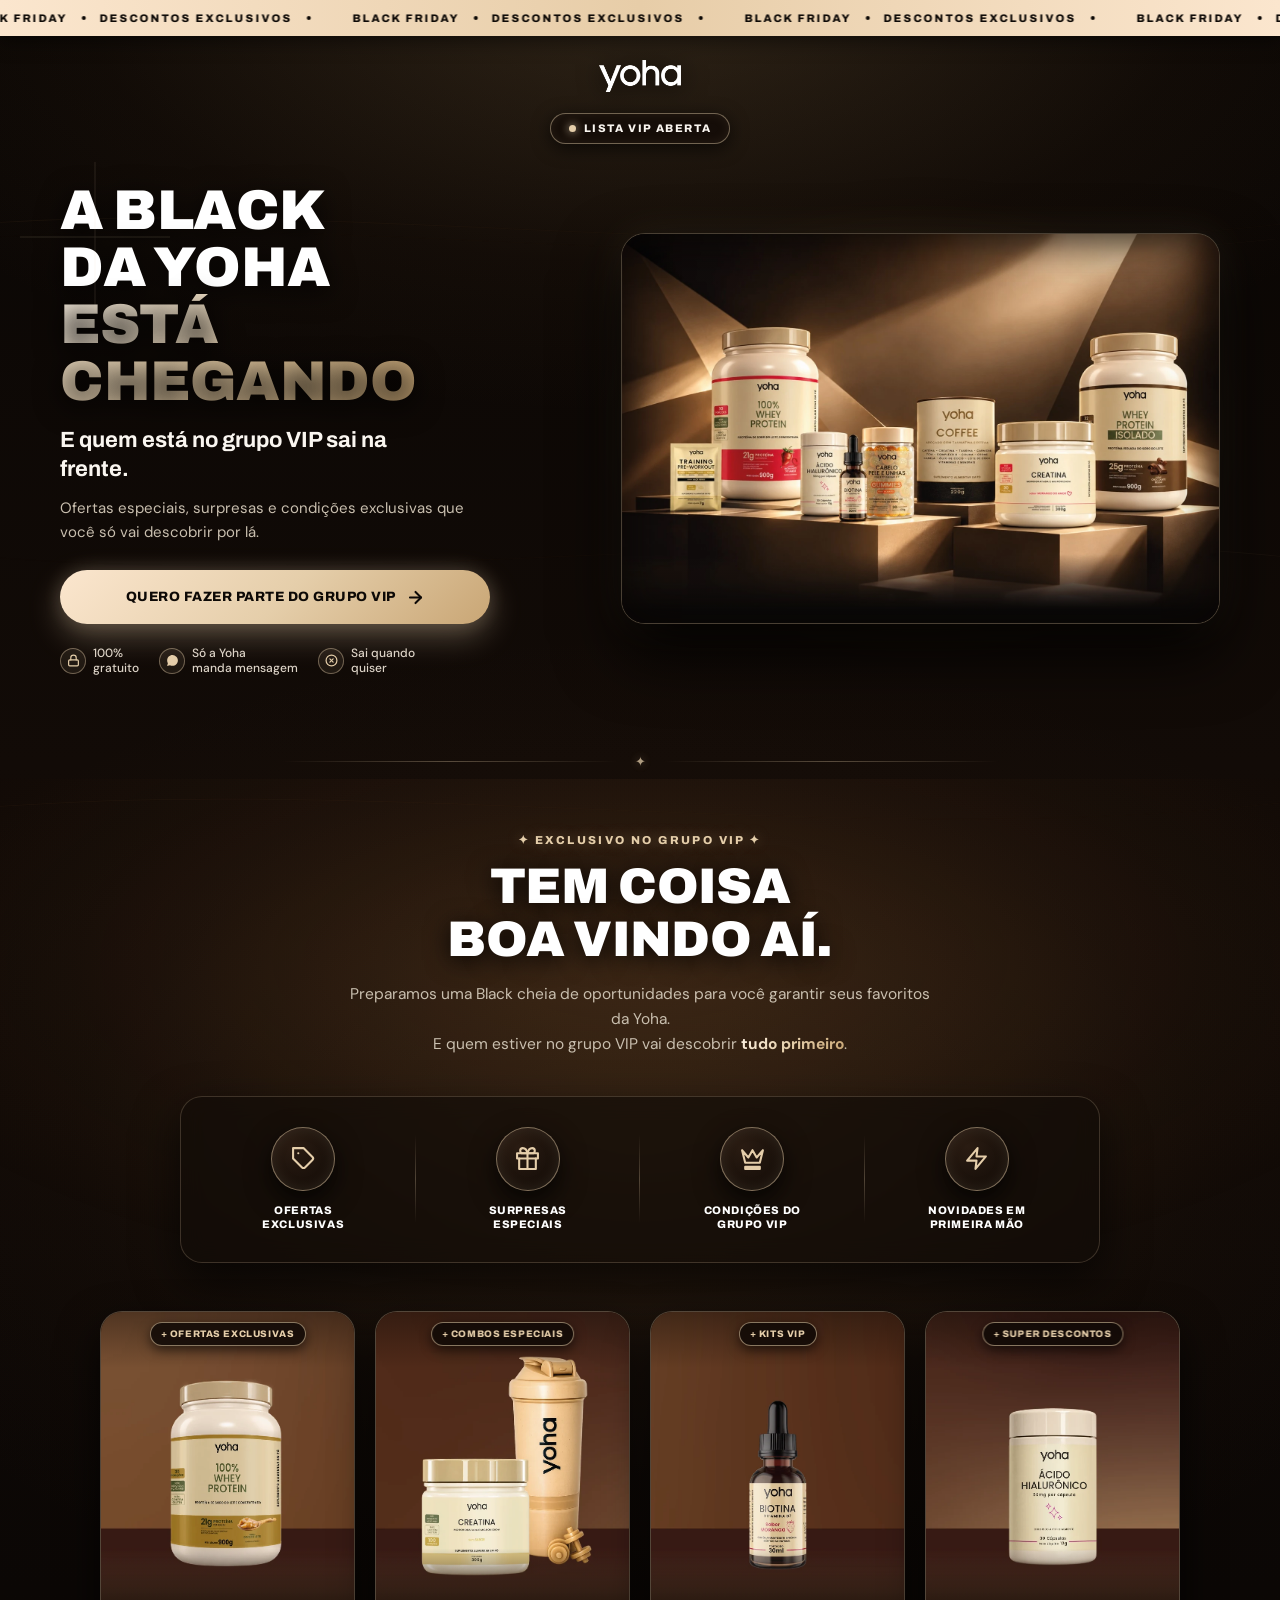
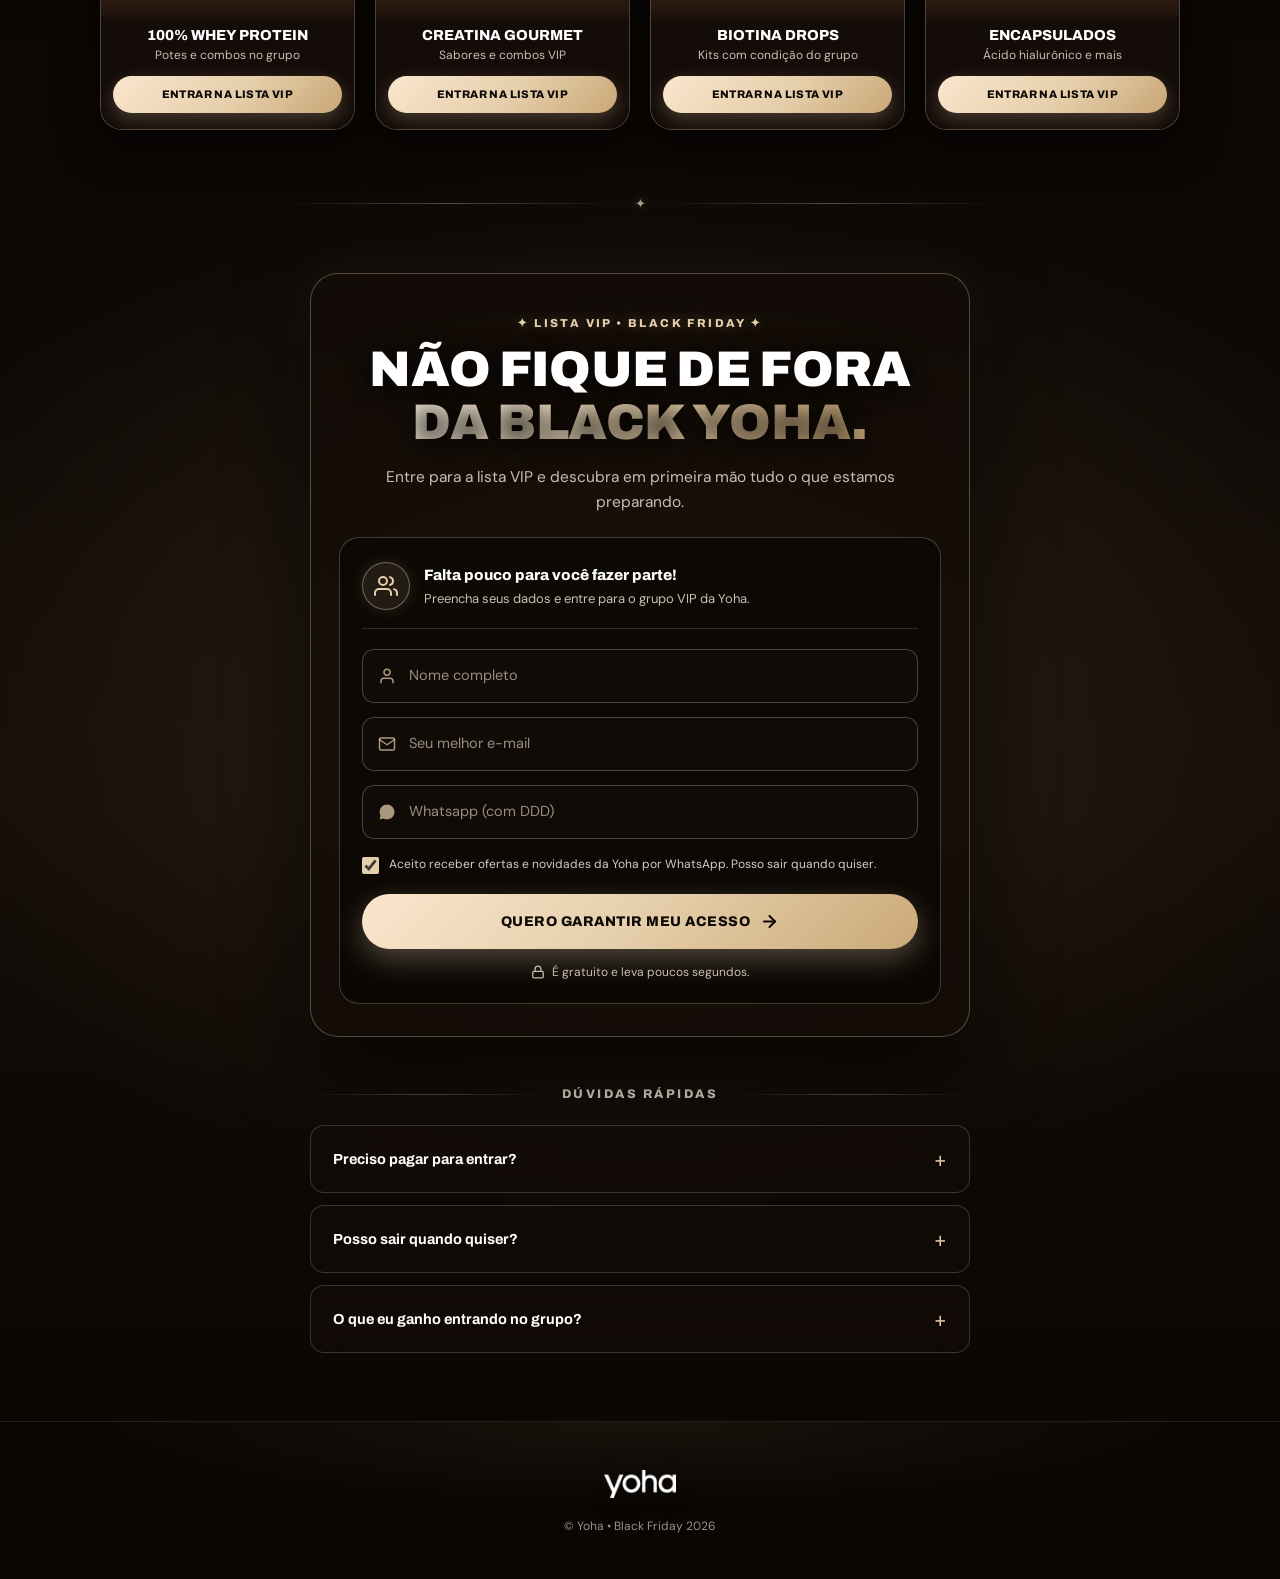
==== commit 24a13e08: "perf(form): fast non-blocking lead transition and security audit verification" ====
--- a/index.html
+++ b/index.html
@@ -1602,9 +1602,13 @@
         offerBadge.hidden = false;
       }
 
-      /* 2. Inicialização do Meta Pixel (PageView ao carregar) */
+      /* 2. Inicialização do Meta Pixel (PageView ao carregar se não injetado via GTM) */
       function initMetaPixel(pixelId) {
         if (!pixelId) return;
+        if (window.fbq && window.fbq.loaded) {
+          // Já inicializado pelo Google Tag Manager
+          return;
+        }
         !function (f, b, e, v, n, t, s) {
           if (f.fbq) return; n = f.fbq = function () {
             n.callMethod ?
@@ -1880,21 +1884,9 @@
         btnSubmit.disabled = true;
         btnSubmitLabel.textContent = 'Confirmando inscrição...';
 
-        /* Meta Pixel: Correspondência Avançada + Evento Lead com eventID */
+        /* Meta Pixel: Evento Lead com eventID */
         if (typeof window.fbq === 'function' && CONFIG.PIXEL_ID) {
-          var nameParts = rawNome.toLowerCase().split(/\s+/);
-          var firstName = nameParts[0] || '';
-          var lastName = nameParts.length > 1 ? nameParts.slice(1).join(' ') : '';
-          var phoneDigitsWithCountry = '55' + rawDigits;
-
           try {
-            window.fbq('init', CONFIG.PIXEL_ID, {
-              em: rawEmail,
-              ph: phoneDigitsWithCountry,
-              fn: firstName,
-              ln: lastName,
-              country: 'br'
-            });
             window.fbq('track', 'Lead', {
               content_name: 'Lista VIP Black Yoha',
               content_category: 'Black Friday VIP'
@@ -1945,7 +1937,17 @@
           }, 1000);
         }
 
-        /* Envio ao Webhook (CONFIG.ENDPOINT) */
+        /* Envio ao Webhook (CONFIG.ENDPOINT) de forma ágil com entrega garantida */
+        var hasRevealed = false;
+        function proceedToSuccess() {
+          if (hasRevealed) return;
+          hasRevealed = true;
+          revealSuccessState();
+        }
+
+        // Garante transição imediata (máximo 350ms) para que o lead nunca fique travado na tela
+        var fastTransitionTimer = setTimeout(proceedToSuccess, 350);
+
         if (CONFIG.ENDPOINT) {
           fetch(CONFIG.ENDPOINT, {
             method: 'POST',
@@ -1956,6 +1958,10 @@
             body: JSON.stringify(payload),
             keepalive: true
           })
+            .then(function () {
+              clearTimeout(fastTransitionTimer);
+              proceedToSuccess();
+            })
             .catch(function () {
               try {
                 fetch(CONFIG.ENDPOINT, {
@@ -1966,12 +1972,12 @@
                   keepalive: true
                 });
               } catch (e2) { }
-            })
-            .finally(function () {
-              revealSuccessState();
+              clearTimeout(fastTransitionTimer);
+              proceedToSuccess();
             });
         } else {
-          revealSuccessState();
+          clearTimeout(fastTransitionTimer);
+          proceedToSuccess();
         }
       });
 
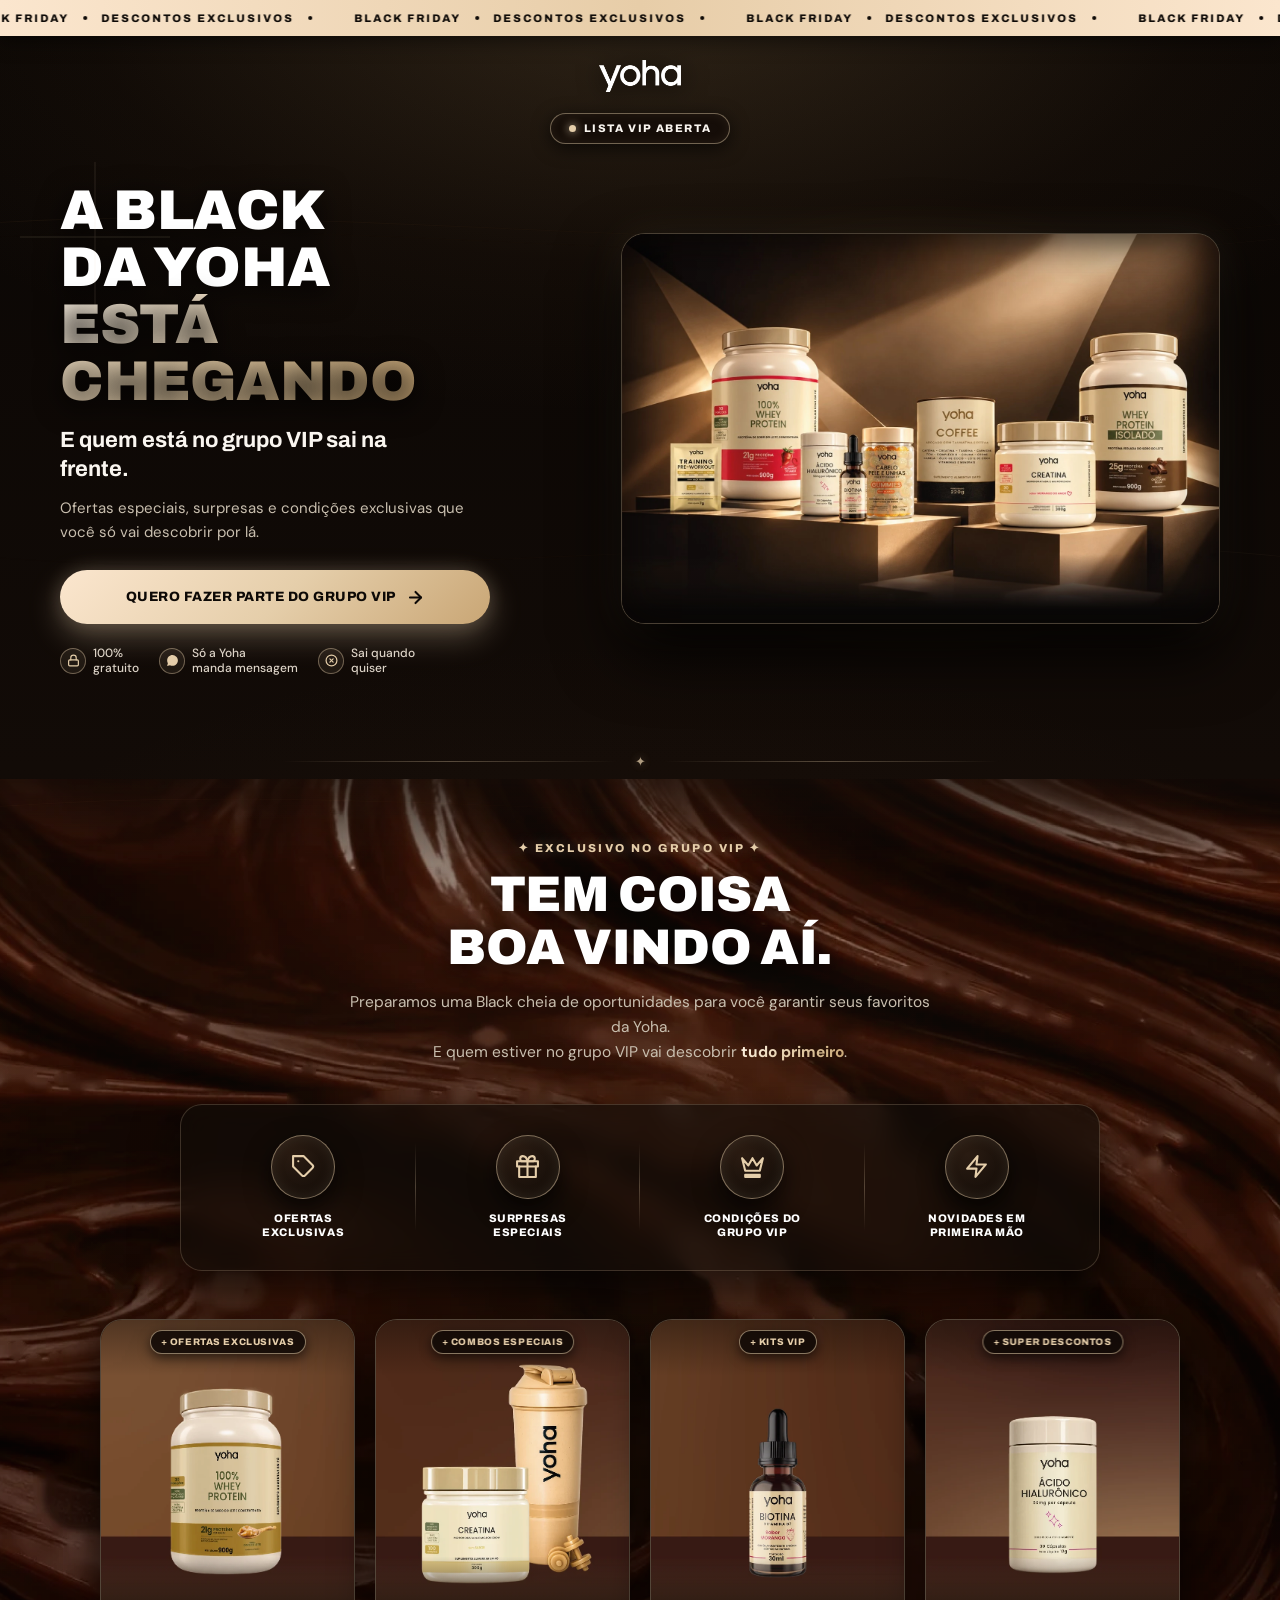
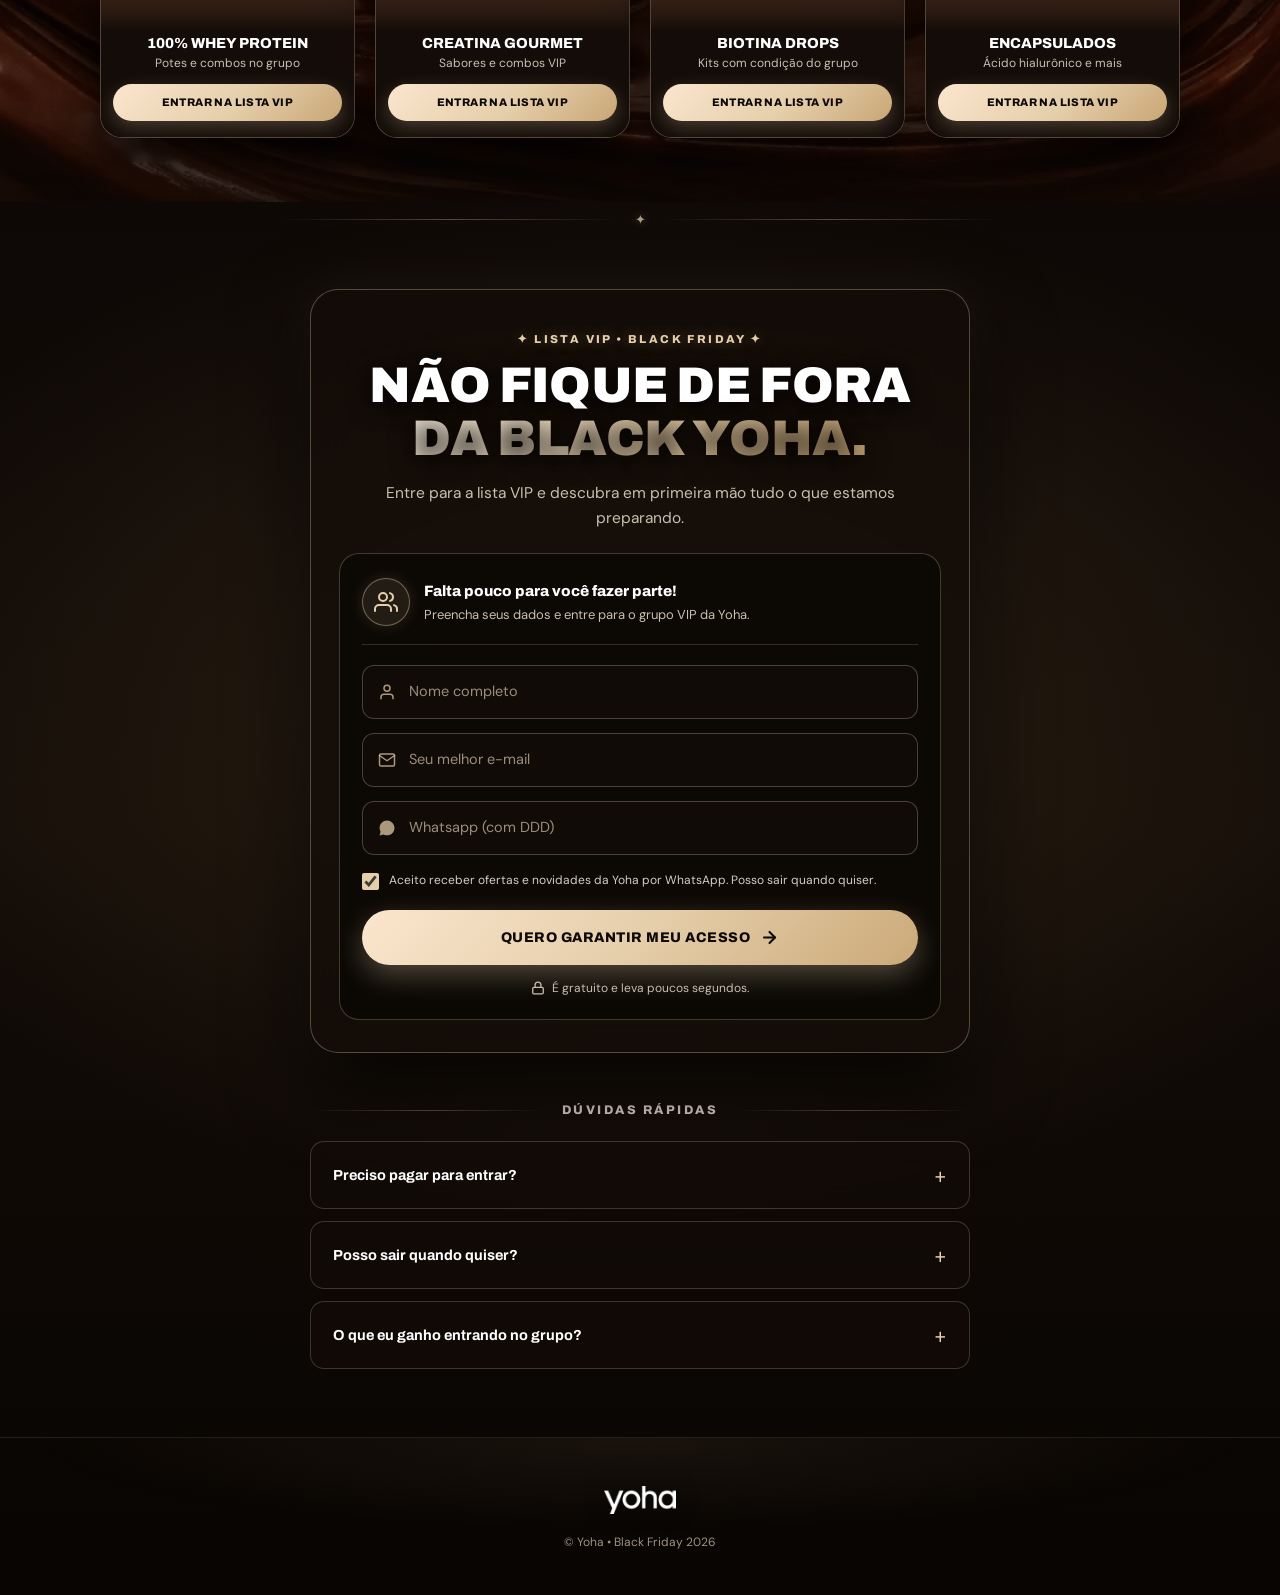
==== commit 3066751e: "feat(ui): add clean high-definition melted chocolate background texture to features section" ====
--- a/index.html
+++ b/index.html
@@ -461,11 +461,26 @@
        ------------------------------------------------------------------------ */
     .pos-features {
       position: relative;
-      padding: 48px 20px 56px;
+      padding: 56px 20px 64px;
       text-align: center;
       z-index: 10;
-      background:
-        radial-gradient(ellipse 80% 420px at 50% 18%, rgba(164, 106, 56, 0.22) 0%, rgba(88, 52, 24, 0.08) 55%, transparent 80%);
+      overflow: hidden;
+    }
+
+    /* Textura de chocolate fluida limpa de estúdio (sem texto, sem cortes retos) */
+    .pos-features__chocolate-bg {
+      position: absolute;
+      inset: -50px 0;
+      background-image: url('assets/chocolate-texture-clean.webp');
+      background-position: center 20%;
+      background-repeat: no-repeat;
+      background-size: cover;
+      opacity: 0.58;
+      filter: contrast(1.12) brightness(1.15);
+      pointer-events: none;
+      z-index: 0;
+      mask-image: linear-gradient(180deg, transparent 0%, black 12%, black 86%, transparent 100%);
+      -webkit-mask-image: linear-gradient(180deg, transparent 0%, black 12%, black 86%, transparent 100%);
     }
 
     .pos-features__container {
@@ -1246,6 +1261,9 @@
          4. DOBRA 2: TEM COISA BOA VINDO AÍ (.pos-features)
          ====================================================================== -->
     <section class="pos-features" aria-labelledby="features-title">
+      <!-- Textura de chocolate fluida limpa de fundo -->
+      <div class="pos-features__chocolate-bg" aria-hidden="true"></div>
+
       <div class="pos-features__container">
         <span class="pos-eyebrow">✦ EXCLUSIVO NO GRUPO VIP ✦</span>
         <h2 class="pos-sec-heading" id="features-title">
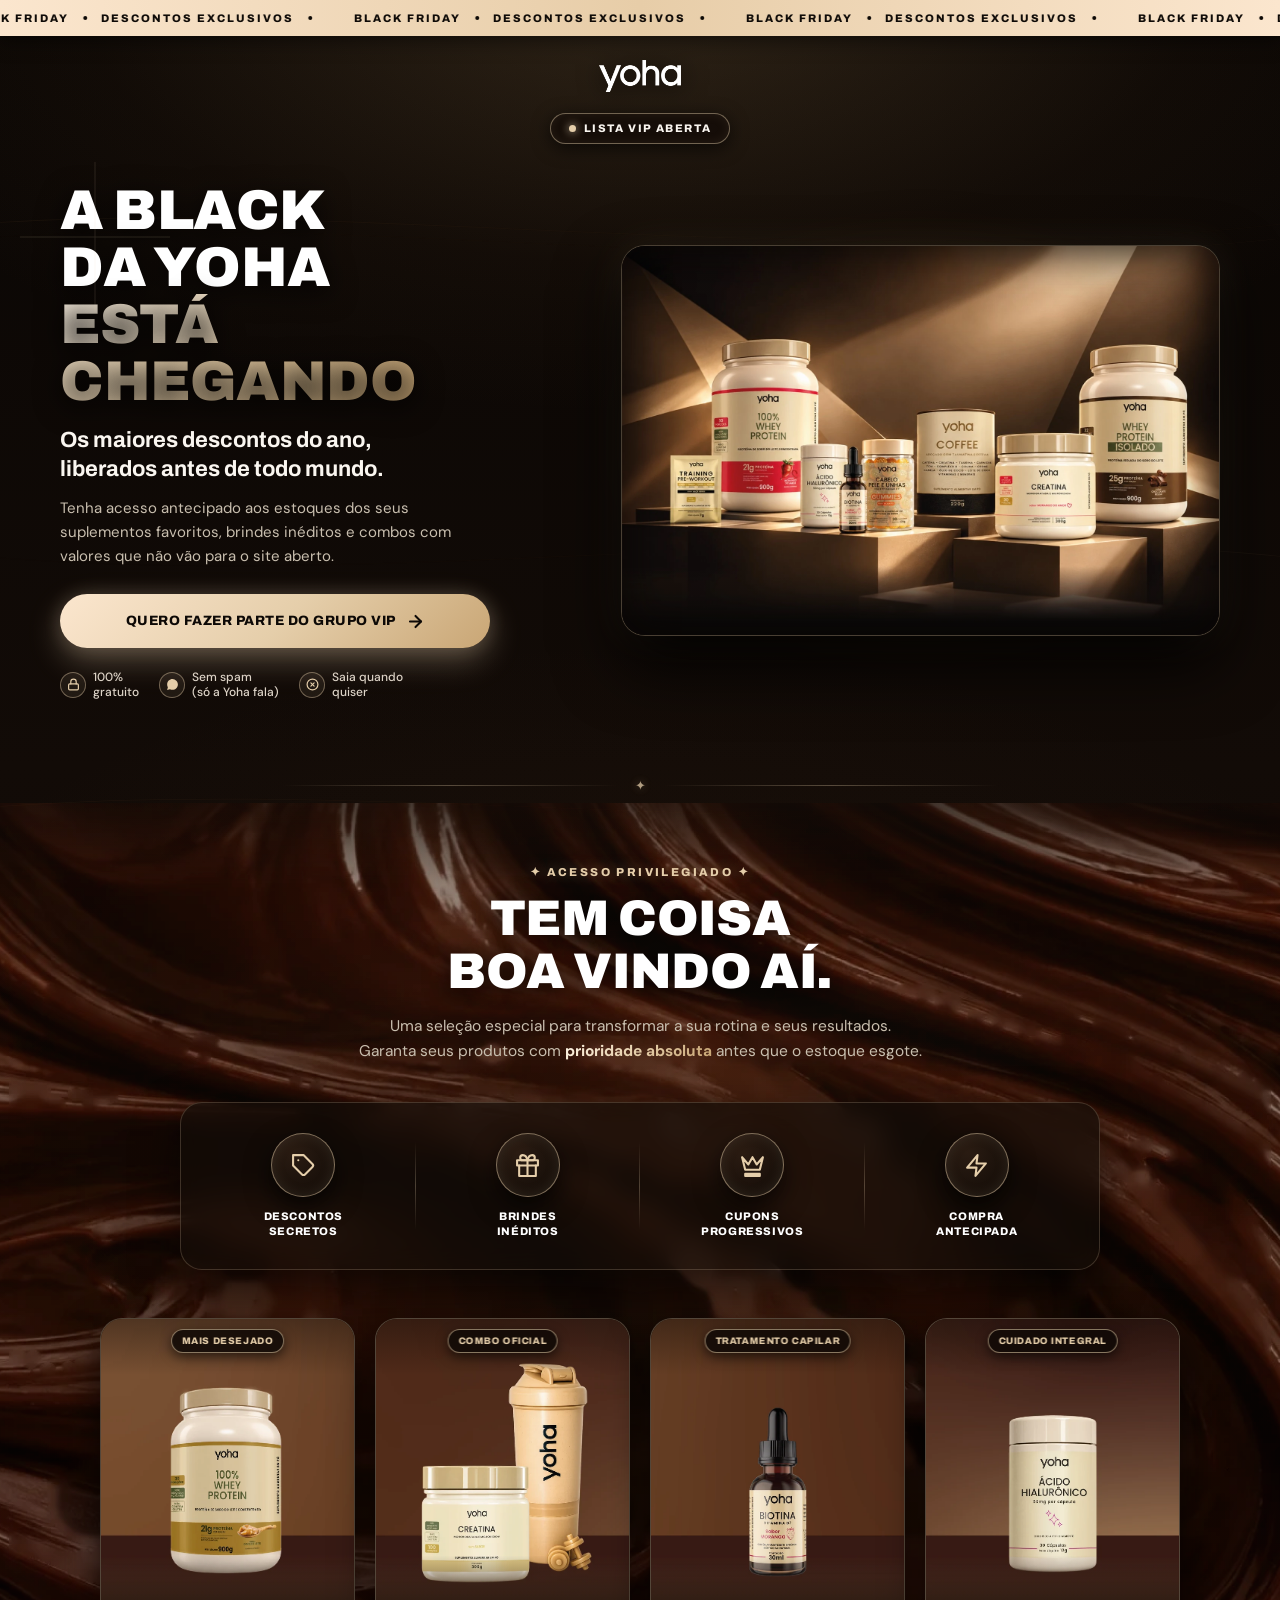
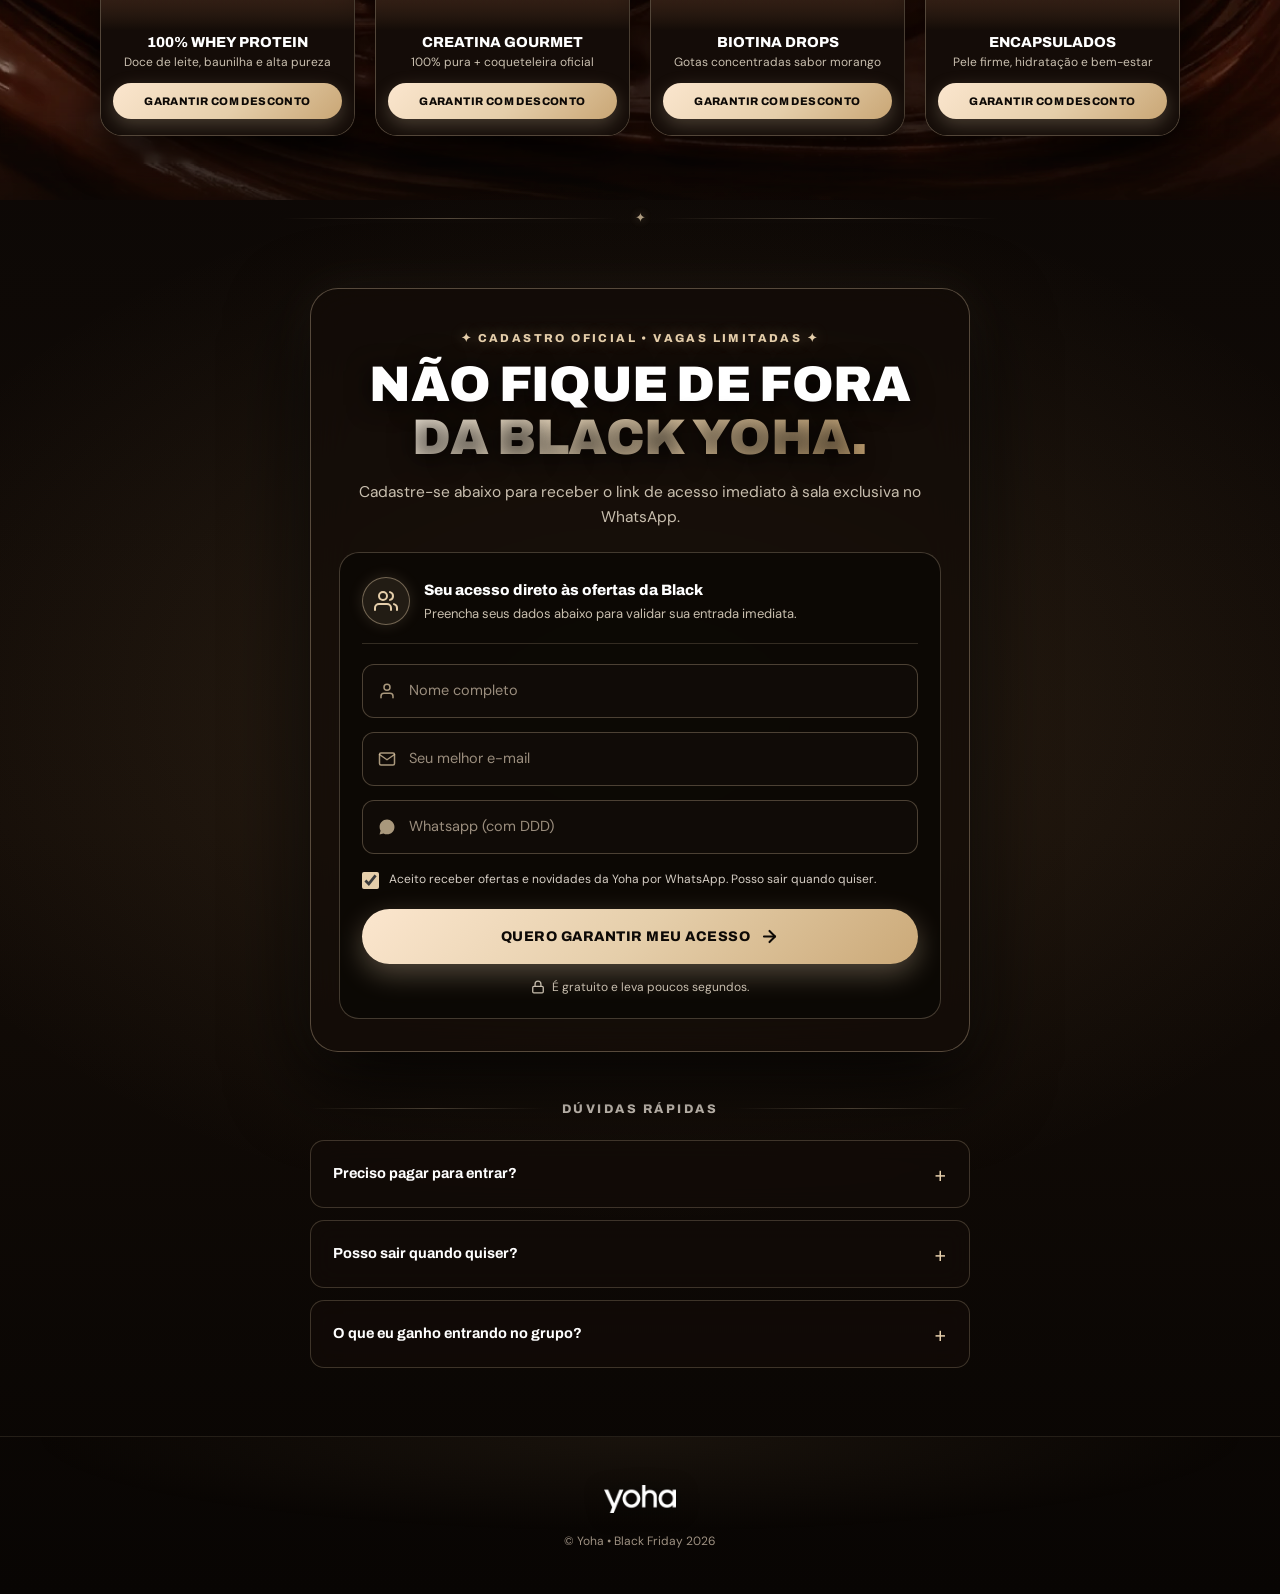
==== commit c60142d0: "copy(cro): eliminate repetitive text and strengthen value proposition per section" ====
--- a/index.html
+++ b/index.html
@@ -1198,11 +1198,11 @@
           </h1>
 
           <p class="hero-lead">
-            E quem está no grupo VIP sai na frente.
+            Os maiores descontos do ano, liberados antes de todo mundo.
           </p>
 
           <p class="hero-desc">
-            Ofertas especiais, surpresas e condições exclusivas que você só vai descobrir por lá.
+            Tenha acesso antecipado aos estoques dos seus suplementos favoritos, brindes inéditos e combos com valores que não vão para o site aberto.
           </p>
 
           <a href="#cadastro" class="hero-btn-cta js-go-signup">
@@ -1221,13 +1221,13 @@
               <span class="hero-trust-icon" aria-hidden="true">
                 <svg width="13" height="13" viewBox="0 0 24 24" fill="currentColor"><path d="M12.04 2c-5.46 0-9.91 4.45-9.91 9.91 0 1.75.46 3.45 1.32 4.95L2.05 22l5.25-1.38c1.45.79 3.08 1.21 4.74 1.21 5.46 0 9.91-4.45 9.91-9.91 0-2.65-1.03-5.14-2.9-7.01A9.816 9.816 0 0 0 12.04 2z"/></svg>
               </span>
-              <span>Só a Yoha<br>manda mensagem</span>
+              <span>Sem spam<br>(só a Yoha fala)</span>
             </div>
             <div class="hero-trust-item">
               <span class="hero-trust-icon" aria-hidden="true">
                 <svg width="13" height="13" viewBox="0 0 24 24" fill="none" stroke="currentColor" stroke-width="2.2" stroke-linecap="round" stroke-linejoin="round"><circle cx="12" cy="12" r="10"></circle><line x1="15" y1="9" x2="9" y2="15"></line><line x1="9" y1="9" x2="15" y2="15"></line></svg>
               </span>
-              <span>Sai quando<br>quiser</span>
+              <span>Saia quando<br>quiser</span>
             </div>
           </div>
         </div>
@@ -1265,14 +1265,14 @@
       <div class="pos-features__chocolate-bg" aria-hidden="true"></div>
 
       <div class="pos-features__container">
-        <span class="pos-eyebrow">✦ EXCLUSIVO NO GRUPO VIP ✦</span>
+        <span class="pos-eyebrow">✦ ACESSO PRIVILEGIADO ✦</span>
         <h2 class="pos-sec-heading" id="features-title">
           TEM COISA<br>
           BOA VINDO AÍ.
         </h2>
         <p class="pos-sec-sub">
-          Preparamos uma Black cheia de oportunidades para você garantir seus favoritos da Yoha.<br>
-          E quem estiver no grupo VIP vai descobrir <strong class="hl-gold">tudo primeiro</strong>.
+          Uma seleção especial para transformar a sua rotina e seus resultados.<br>
+          Garanta seus produtos com <strong class="hl-gold">prioridade absoluta</strong> antes que o estoque esgote.
         </p>
 
         <!-- 4 Ícones circulares com divisórias verticais -->
@@ -1281,28 +1281,28 @@
             <div class="pos-feat-circle" aria-hidden="true">
               <svg width="25" height="25" viewBox="0 0 24 24" fill="none" stroke="currentColor" stroke-width="2" stroke-linecap="round" stroke-linejoin="round"><path d="M20.59 13.41l-7.17 7.17a2 2 0 0 1-2.83 0L2 12V2h10l8.59 8.59a2 2 0 0 1 0 2.82z"></path><line x1="7" y1="7" x2="7.01" y2="7"></line></svg>
             </div>
-            <span class="pos-feat-label">OFERTAS EXCLUSIVAS</span>
+            <span class="pos-feat-label">DESCONTOS SECRETOS</span>
           </div>
 
           <div class="pos-feat-item">
             <div class="pos-feat-circle" aria-hidden="true">
               <svg width="25" height="25" viewBox="0 0 24 24" fill="none" stroke="currentColor" stroke-width="2" stroke-linecap="round" stroke-linejoin="round"><polyline points="20 12 20 22 4 22 4 12"></polyline><rect x="2" y="7" width="20" height="5"></rect><line x1="12" y1="22" x2="12" y2="7"></line><path d="M12 7H7.5a2.5 2.5 0 0 1 0-5C11 2 12 7 12 7z"></path><path d="M12 7h4.5a2.5 2.5 0 0 0 0-5C13 2 12 7 12 7z"></path></svg>
             </div>
-            <span class="pos-feat-label">SURPRESAS ESPECIAIS</span>
+            <span class="pos-feat-label">BRINDES INÉDITOS</span>
           </div>
 
           <div class="pos-feat-item">
             <div class="pos-feat-circle" aria-hidden="true">
               <svg width="25" height="25" viewBox="0 0 24 24" fill="none" stroke="currentColor" stroke-width="2" stroke-linecap="round" stroke-linejoin="round"><path d="M2 4l3 12h14l3-12-6 7-4-7-4 7-6-7zm3 16h14v2H5v-2z"></path></svg>
             </div>
-            <span class="pos-feat-label">CONDIÇÕES DO GRUPO VIP</span>
+            <span class="pos-feat-label">CUPONS PROGRESSIVOS</span>
           </div>
 
           <div class="pos-feat-item">
             <div class="pos-feat-circle" aria-hidden="true">
               <svg width="25" height="25" viewBox="0 0 24 24" fill="none" stroke="currentColor" stroke-width="2" stroke-linecap="round" stroke-linejoin="round"><polygon points="13 2 3 14 12 14 11 22 21 10 12 10 13 2"></polygon></svg>
             </div>
-            <span class="pos-feat-label">NOVIDADES EM PRIMEIRA MÃO</span>
+            <span class="pos-feat-label">COMPRA ANTECIPADA</span>
           </div>
         </div>
 
@@ -1311,7 +1311,7 @@
           <!-- Card 1: 100% Whey Protein -->
           <a href="#cadastro" class="pos-prod-card js-go-signup" aria-label="100% Whey Protein — Entrar na lista VIP">
             <div class="pos-prod-card__media">
-              <span class="pos-prod-card__tag">+ Ofertas Exclusivas</span>
+              <span class="pos-prod-card__tag">Mais Desejado</span>
               <picture>
                 <source type="image/webp" srcset="assets/whey-doce-de-leite.webp">
                 <img src="assets/whey-doce-de-leite.png" alt="100% Whey Protein Yoha" width="667" height="821" loading="lazy">
@@ -1319,15 +1319,15 @@
             </div>
             <div class="pos-prod-card__body">
               <h3 class="pos-prod-card__title">100% Whey Protein</h3>
-              <p class="pos-prod-card__sub">Potes e combos no grupo</p>
-              <span class="pos-prod-card__btn">Entrar na Lista VIP</span>
+              <p class="pos-prod-card__sub">Doce de leite, baunilha e alta pureza</p>
+              <span class="pos-prod-card__btn">Garantir com Desconto</span>
             </div>
           </a>
 
           <!-- Card 2: Creatina Gourmet -->
           <a href="#cadastro" class="pos-prod-card js-go-signup" aria-label="Creatina Gourmet — Entrar na lista VIP">
             <div class="pos-prod-card__media">
-              <span class="pos-prod-card__tag">+ Combos Especiais</span>
+              <span class="pos-prod-card__tag">Combo Oficial</span>
               <picture>
                 <source type="image/webp" srcset="assets/creatina-coqueteleira.webp">
                 <img src="assets/creatina-coqueteleira.png" alt="Creatina Gourmet e Coqueteleira Yoha" width="667" height="821" loading="lazy">
@@ -1335,15 +1335,15 @@
             </div>
             <div class="pos-prod-card__body">
               <h3 class="pos-prod-card__title">Creatina Gourmet</h3>
-              <p class="pos-prod-card__sub">Sabores e combos VIP</p>
-              <span class="pos-prod-card__btn">Entrar na Lista VIP</span>
+              <p class="pos-prod-card__sub">100% pura + coqueteleira oficial</p>
+              <span class="pos-prod-card__btn">Garantir com Desconto</span>
             </div>
           </a>
 
           <!-- Card 3: Biotina Drops -->
           <a href="#cadastro" class="pos-prod-card js-go-signup" aria-label="Biotina Drops — Entrar na lista VIP">
             <div class="pos-prod-card__media">
-              <span class="pos-prod-card__tag">+ Kits VIP</span>
+              <span class="pos-prod-card__tag">Tratamento Capilar</span>
               <picture>
                 <source type="image/webp" srcset="assets/biotina-gotas-morango.webp">
                 <img src="assets/biotina-gotas-morango.png" alt="Biotina Drops Sabor Morango Yoha" width="667" height="821" loading="lazy">
@@ -1351,15 +1351,15 @@
             </div>
             <div class="pos-prod-card__body">
               <h3 class="pos-prod-card__title">Biotina Drops</h3>
-              <p class="pos-prod-card__sub">Kits com condição do grupo</p>
-              <span class="pos-prod-card__btn">Entrar na Lista VIP</span>
+              <p class="pos-prod-card__sub">Gotas concentradas sabor morango</p>
+              <span class="pos-prod-card__btn">Garantir com Desconto</span>
             </div>
           </a>
 
           <!-- Card 4: Encapsulados -->
           <a href="#cadastro" class="pos-prod-card js-go-signup" aria-label="Encapsulados Ácido Hialurônico — Entrar na lista VIP">
             <div class="pos-prod-card__media">
-              <span class="pos-prod-card__tag">+ Super Descontos</span>
+              <span class="pos-prod-card__tag">Cuidado Integral</span>
               <picture>
                 <source type="image/webp" srcset="assets/acido-hialuronico-caps.webp">
                 <img src="assets/acido-hialuronico-caps.png" alt="Ácido Hialurônico Cápsulas Yoha" width="667" height="821" loading="lazy">
@@ -1367,8 +1367,8 @@
             </div>
             <div class="pos-prod-card__body">
               <h3 class="pos-prod-card__title">Encapsulados</h3>
-              <p class="pos-prod-card__sub">Ácido hialurônico e mais</p>
-              <span class="pos-prod-card__btn">Entrar na Lista VIP</span>
+              <p class="pos-prod-card__sub">Pele firme, hidratação e bem-estar</p>
+              <span class="pos-prod-card__btn">Garantir com Desconto</span>
             </div>
           </a>
         </div>
@@ -1386,13 +1386,13 @@
     <section class="pos-signup" id="cadastro" aria-labelledby="signup-title">
       <div class="pos-signup__inner">
         <div class="pos-signup-frame">
-          <span class="pos-eyebrow">✦ LISTA VIP • BLACK FRIDAY ✦</span>
+          <span class="pos-eyebrow">✦ CADASTRO OFICIAL • VAGAS LIMITADAS ✦</span>
           <h2 class="pos-sec-heading" id="signup-title">
             NÃO FIQUE DE FORA<br>
             <span class="hl-gold">DA BLACK YOHA.</span>
           </h2>
           <p class="pos-sec-sub" style="margin-bottom: 0;">
-            Entre para a lista VIP e descubra em primeira mão tudo o que estamos preparando.
+            Cadastre-se abaixo para receber o link de acesso imediato à sala exclusiva no WhatsApp.
           </p>
 
           <!-- Card VIP do Formulário -->
@@ -1404,8 +1404,8 @@
                   <svg width="24" height="24" viewBox="0 0 24 24" fill="none" stroke="currentColor" stroke-width="2" stroke-linecap="round" stroke-linejoin="round"><path d="M17 21v-2a4 4 0 0 0-4-4H5a4 4 0 0 0-4 4v2"></path><circle cx="9" cy="7" r="4"></circle><path d="M23 21v-2a4 4 0 0 0-3-3.87"></path><path d="M16 3.13a4 4 0 0 1 0 7.75"></path></svg>
                 </div>
                 <div class="card-vip-banner__text">
-                  <p class="card-vip-banner__title">Falta pouco para você fazer parte!</p>
-                  <p class="card-vip-banner__desc">Preencha seus dados e entre para o grupo VIP da Yoha.</p>
+                  <p class="card-vip-banner__title">Seu acesso direto às ofertas da Black</p>
+                  <p class="card-vip-banner__desc">Preencha seus dados abaixo para validar sua entrada imediata.</p>
                 </div>
               </div>
 
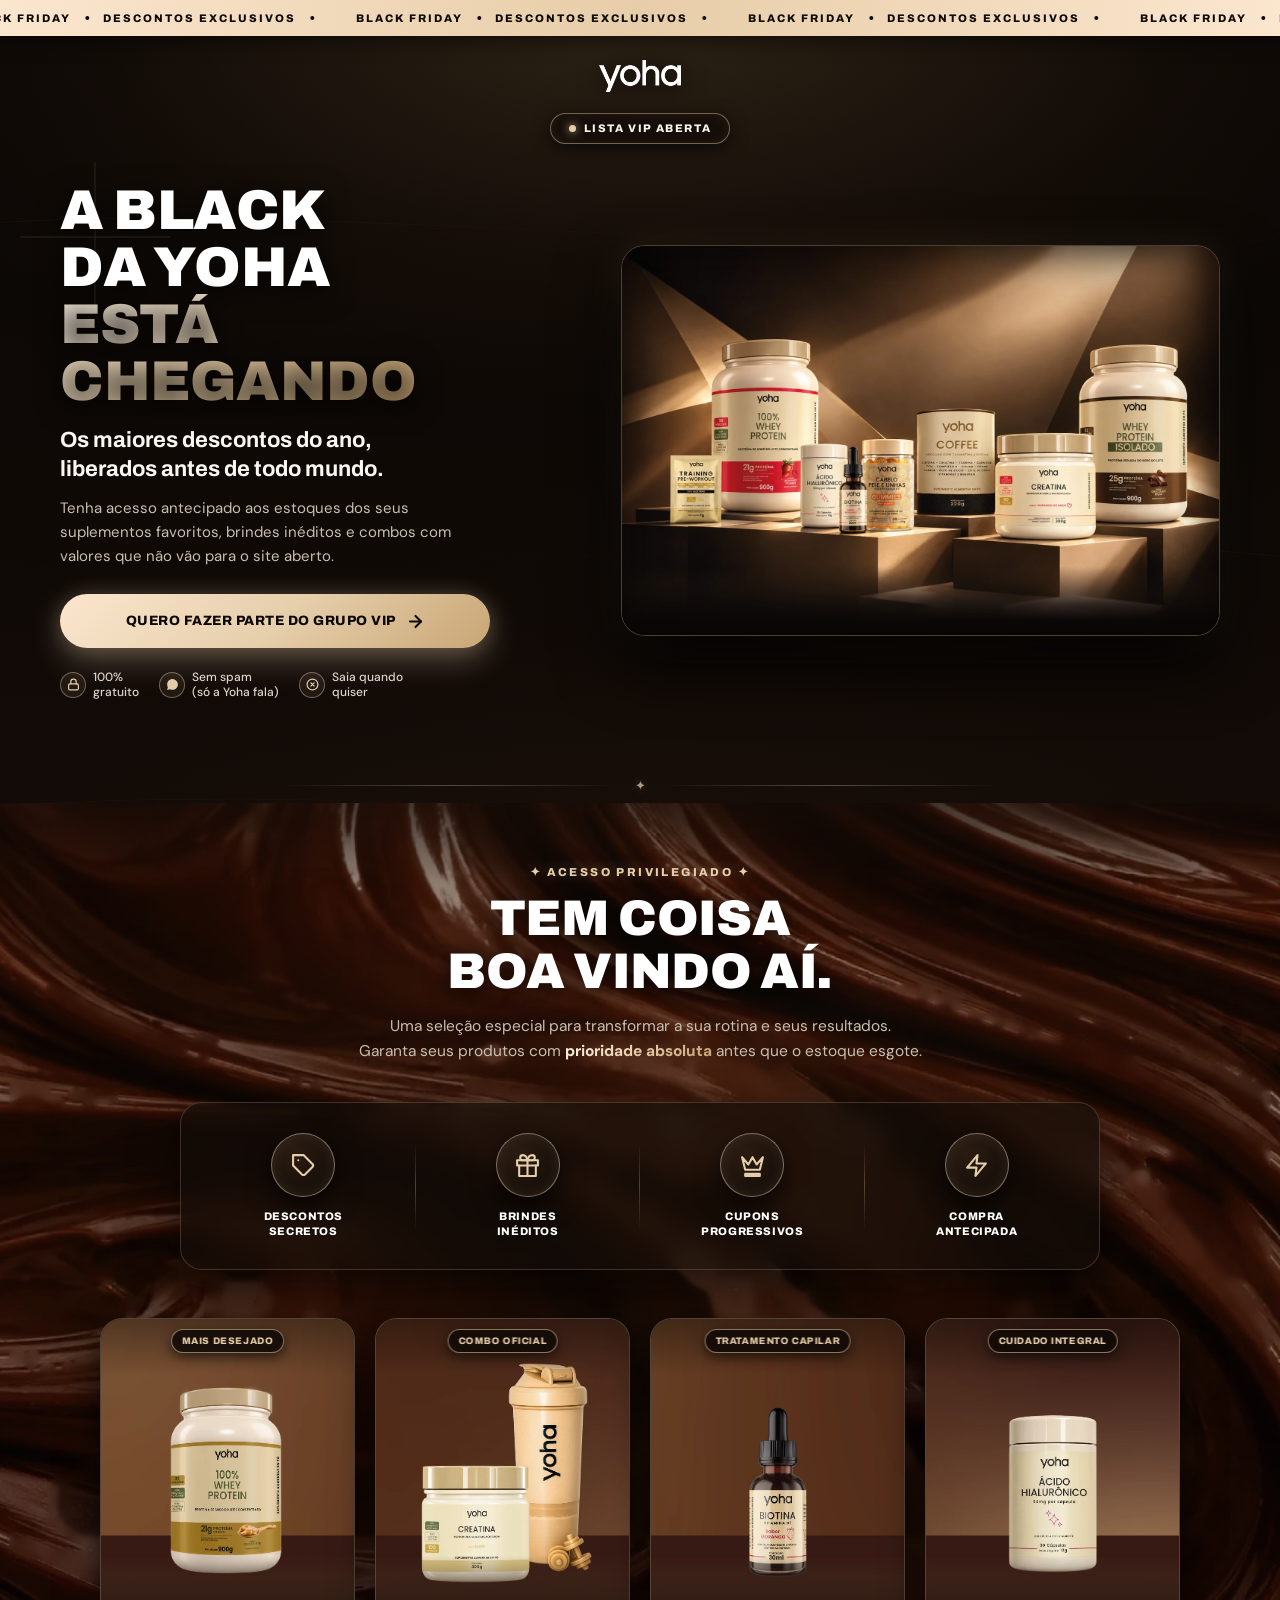
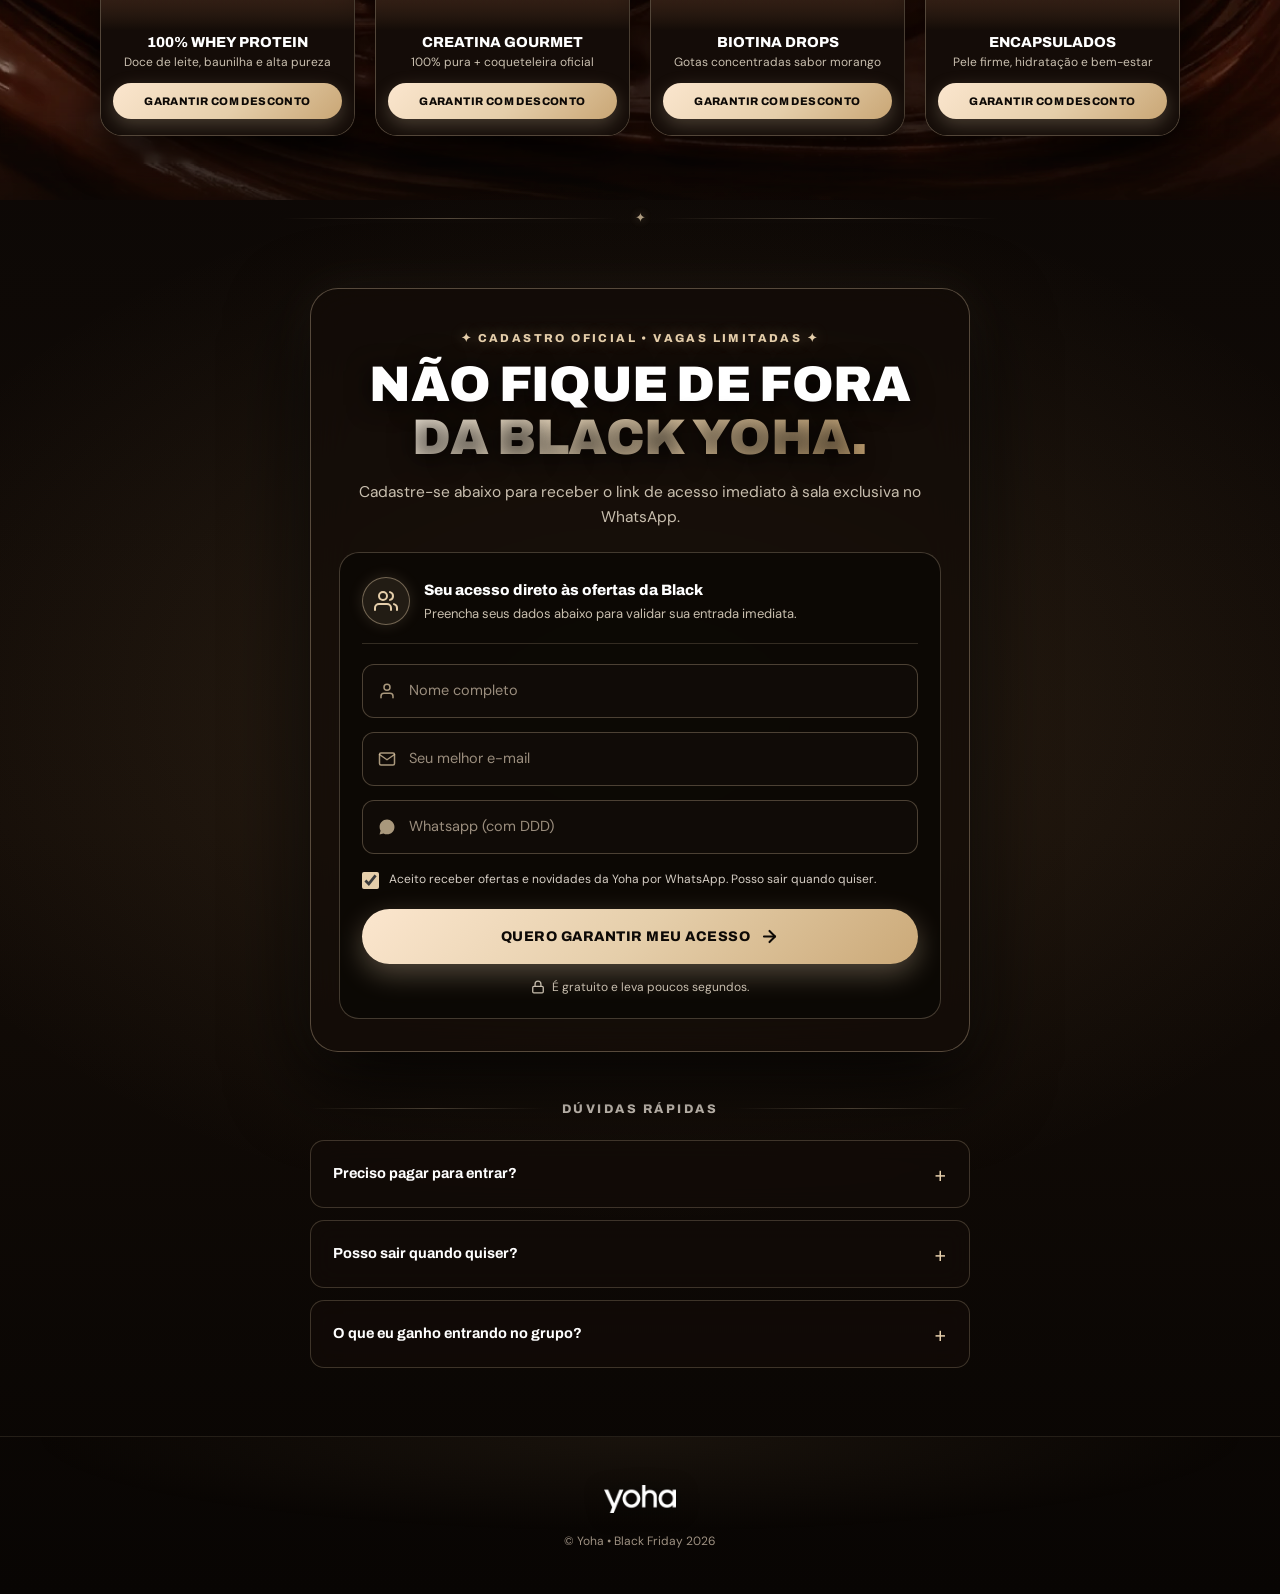
==== commit 0e2e36fd: "chore(config): update VIP WhatsApp group redirect link" ====
--- a/index.html
+++ b/index.html
@@ -1581,7 +1581,7 @@
     const CONFIG = {
       PIXEL_ID: '1071274965188038',
       ENDPOINT: 'https://n8n-n8n.6djmf0.easypanel.host/webhook/ab52f342-ed6f-4231-b445-558b5dc1aacf',
-      GROUP_LINK: 'https://chat.whatsapp.com/HYhlDdNFBZF0Nfjr2rmoxy?s=sw&p=i&mlu=4&ilr=4&iam=2'
+      GROUP_LINK: 'https://chat.whatsapp.com/Gvb4PnBxk1qE4o3xNmhoGy?s=cl&p=i&mlu=4&ilr=4&iam=2'
     };
 
     (function () {
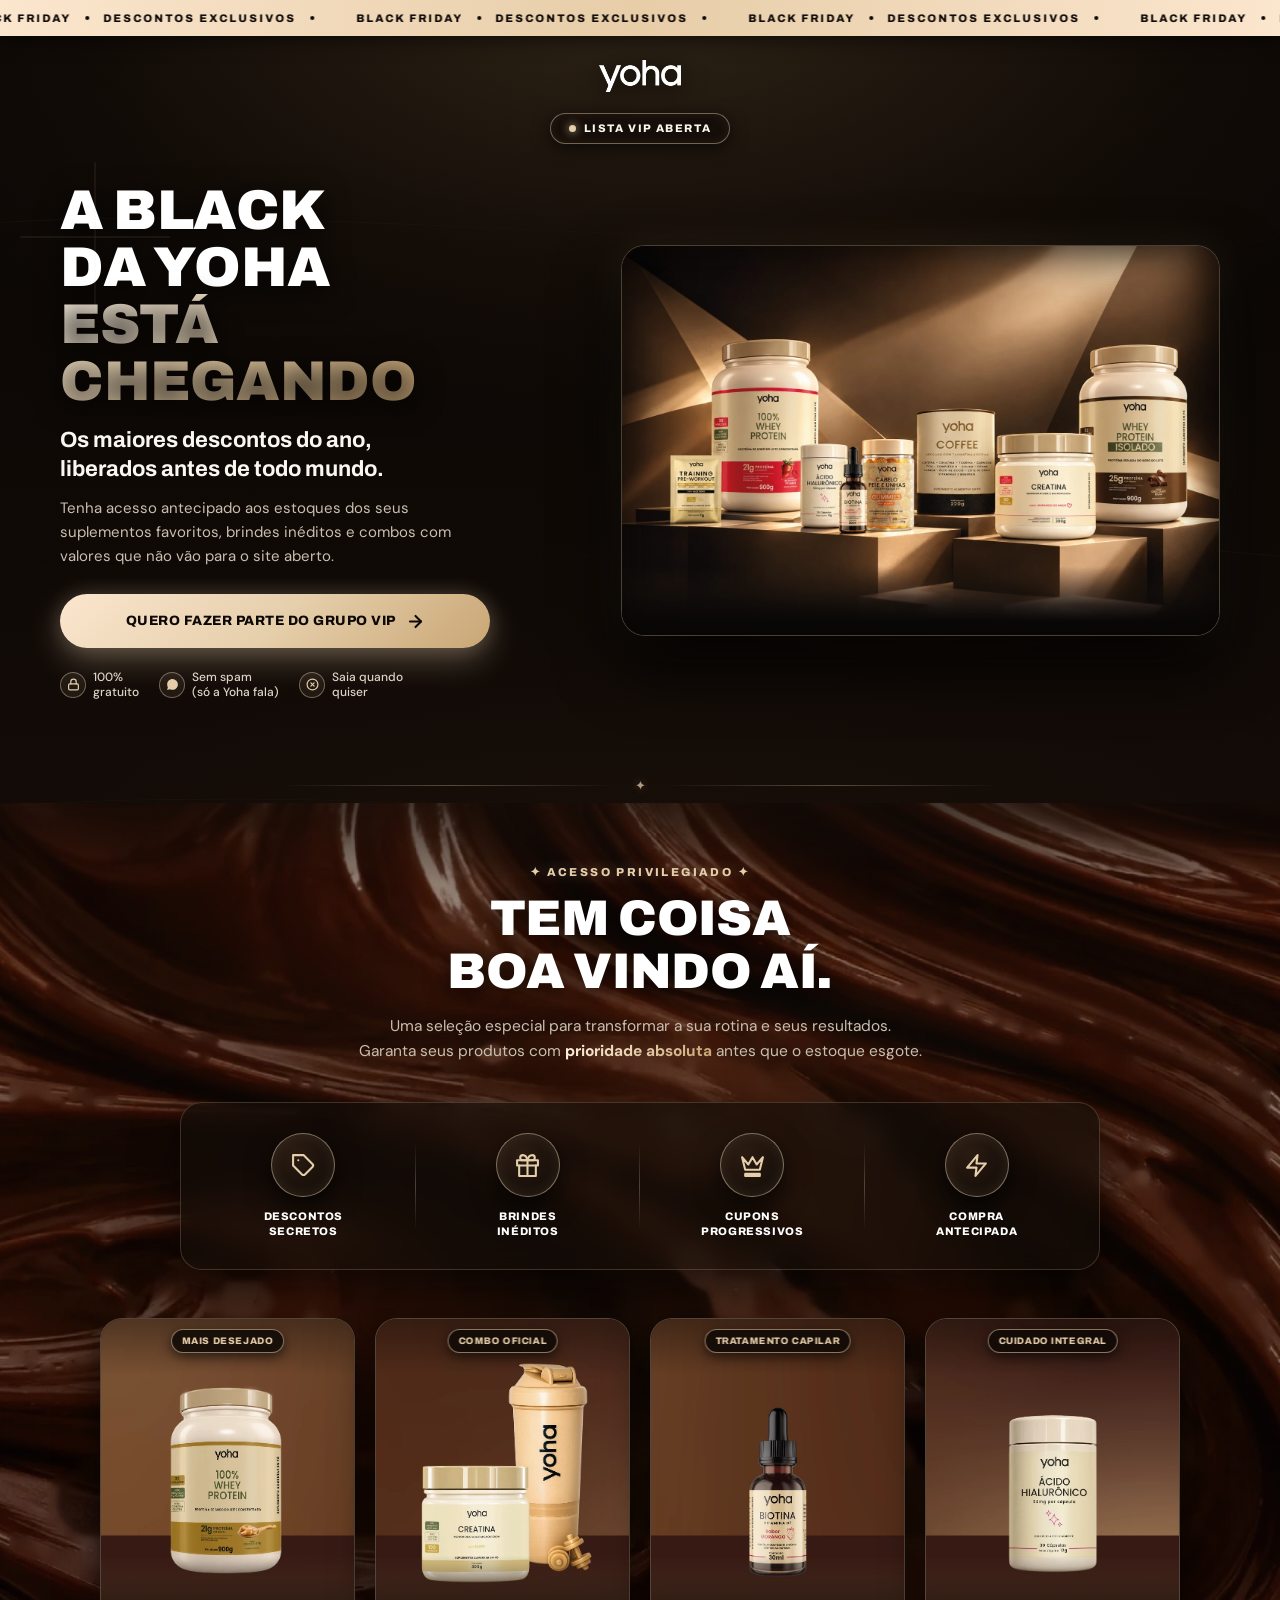
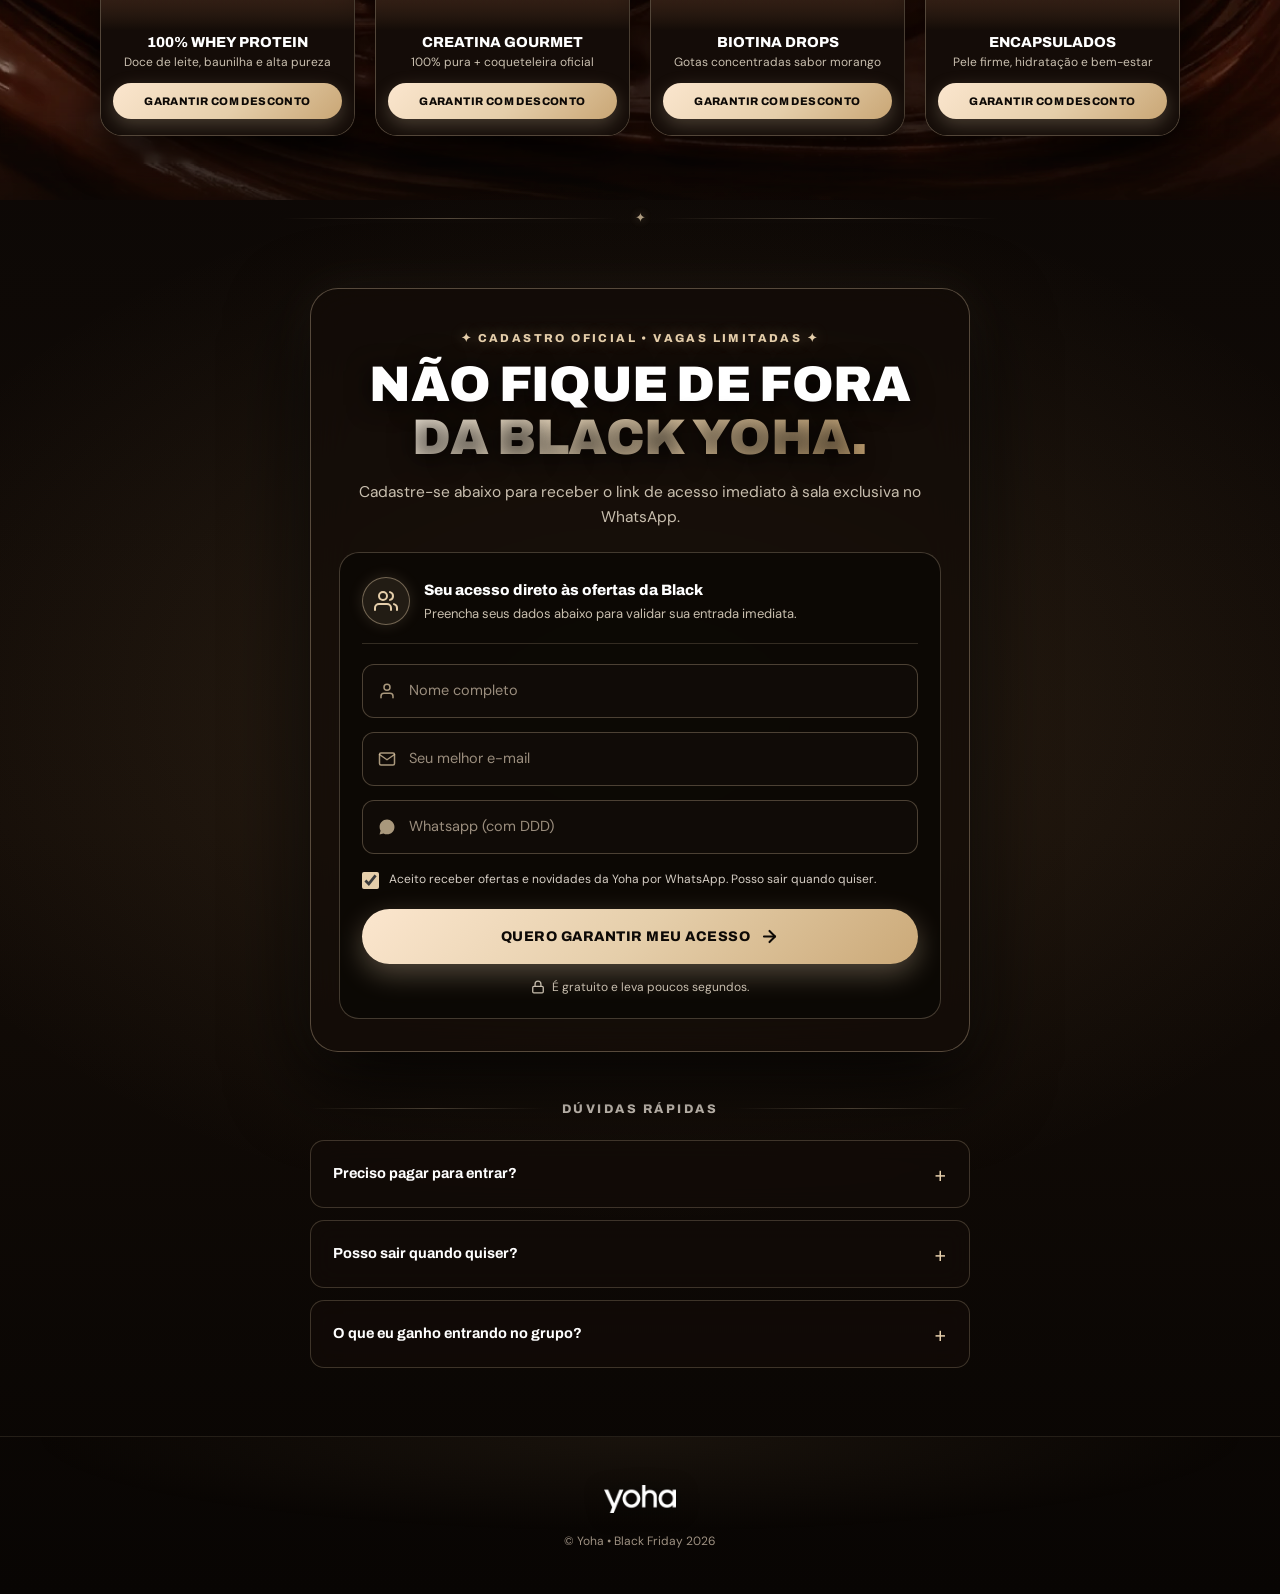
==== commit 2dd7df64: "chore(config): set test webhook endpoint for testing" ====
--- a/index.html
+++ b/index.html
@@ -1580,7 +1580,7 @@
 
     const CONFIG = {
       PIXEL_ID: '1071274965188038',
-      ENDPOINT: 'https://n8n-n8n.6djmf0.easypanel.host/webhook/ab52f342-ed6f-4231-b445-558b5dc1aacf',
+      ENDPOINT: 'https://nazaria-n8n.swwqzp.easypanel.host/webhook/b7874717-cc4b-495a-b3cb-322f3f972153',
       GROUP_LINK: 'https://chat.whatsapp.com/Gvb4PnBxk1qE4o3xNmhoGy?s=cl&p=i&mlu=4&ilr=4&iam=2'
     };
 
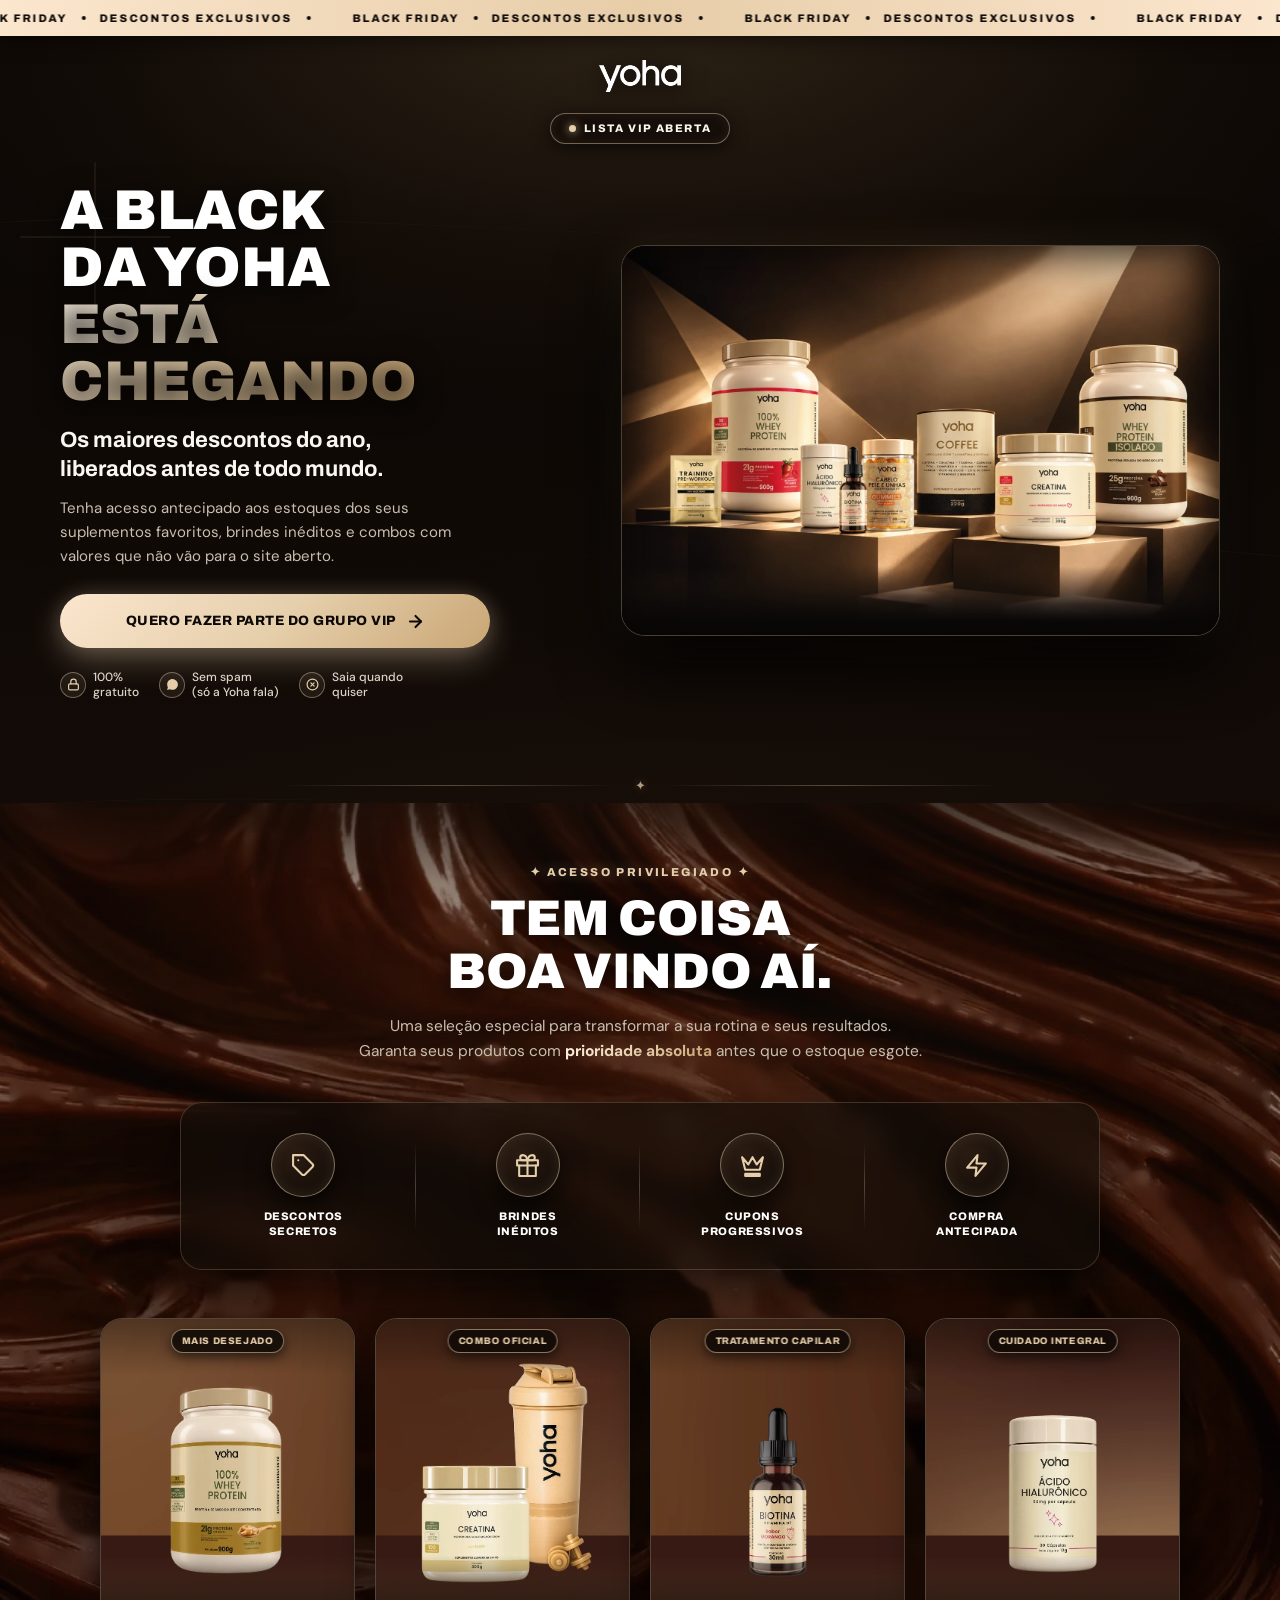
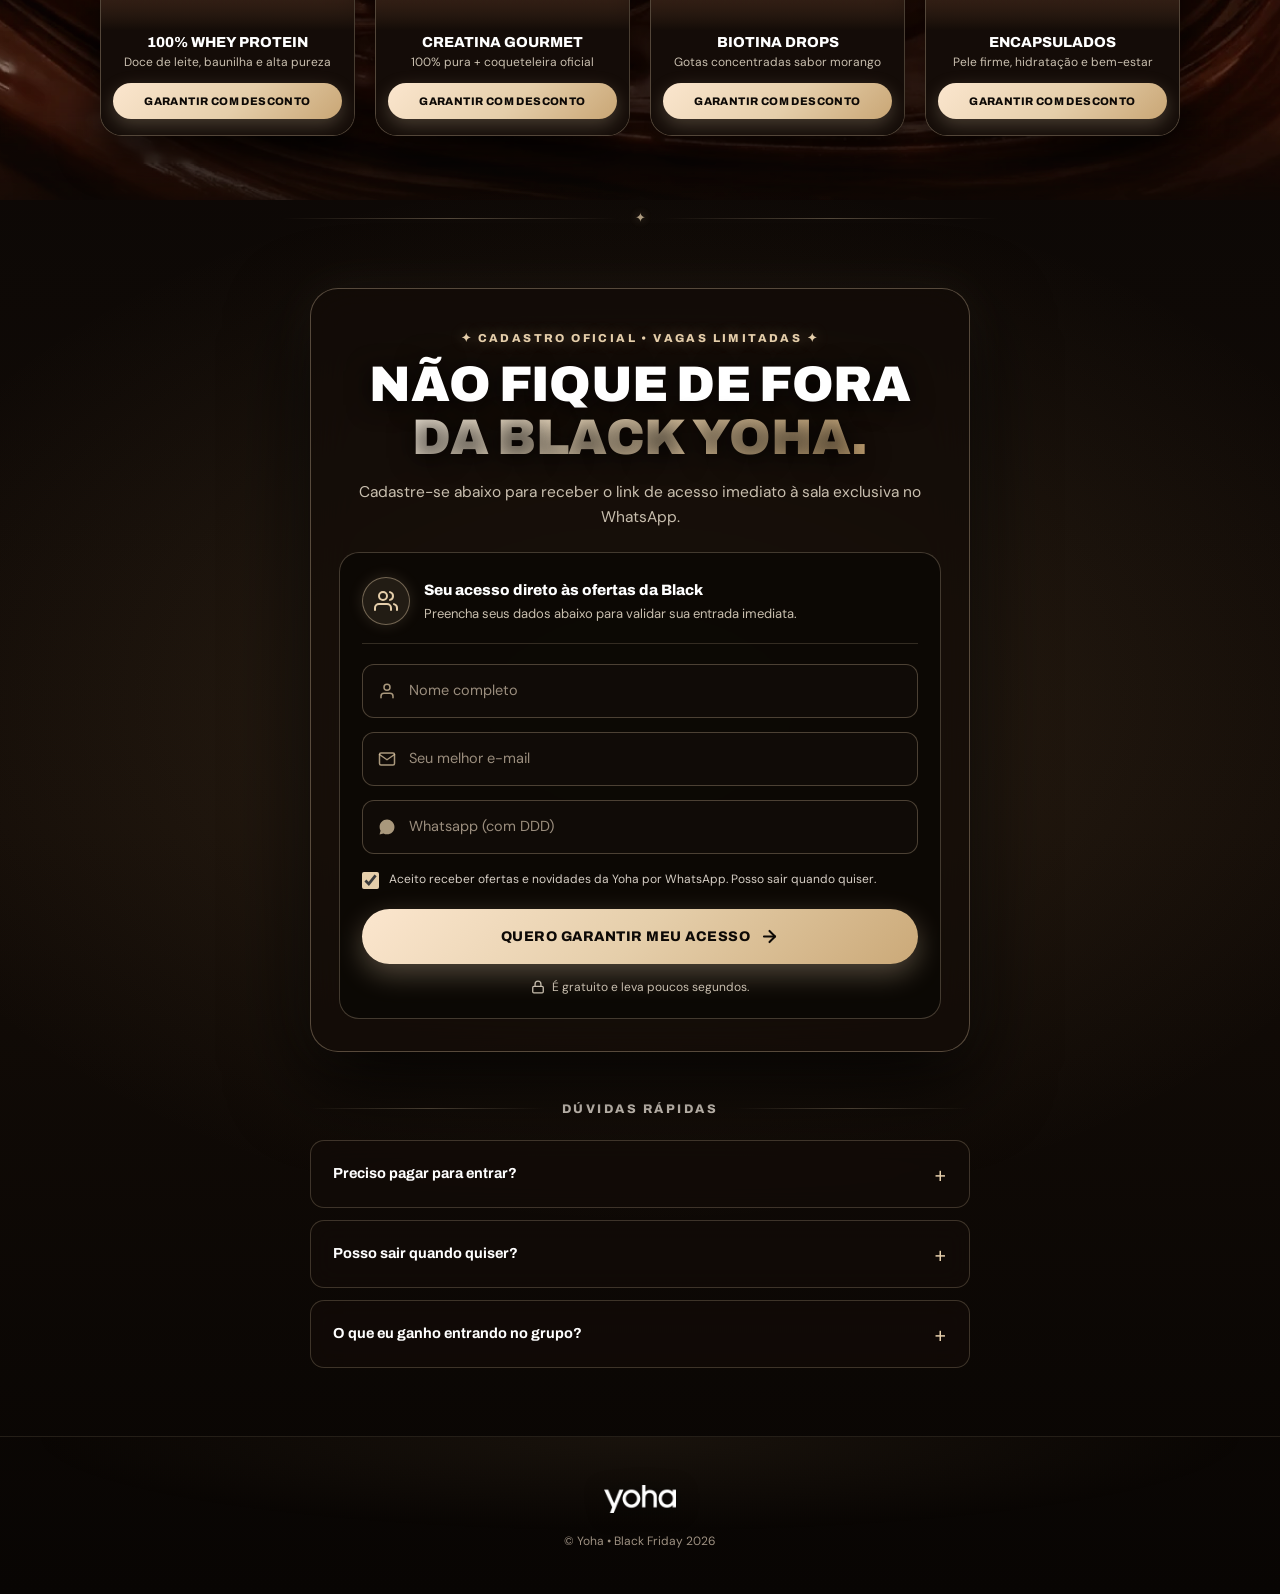
==== commit 9532a418: "chore(config): update test webhook endpoint" ====
--- a/index.html
+++ b/index.html
@@ -1580,7 +1580,7 @@
 
     const CONFIG = {
       PIXEL_ID: '1071274965188038',
-      ENDPOINT: 'https://nazaria-n8n.swwqzp.easypanel.host/webhook/b7874717-cc4b-495a-b3cb-322f3f972153',
+      ENDPOINT: 'https://nazaria-n8n.swwqzp.easypanel.host/webhook-test/ab52f342-ed6f-4231-b445-558b5dc1aacf',
       GROUP_LINK: 'https://chat.whatsapp.com/Gvb4PnBxk1qE4o3xNmhoGy?s=cl&p=i&mlu=4&ilr=4&iam=2'
     };
 
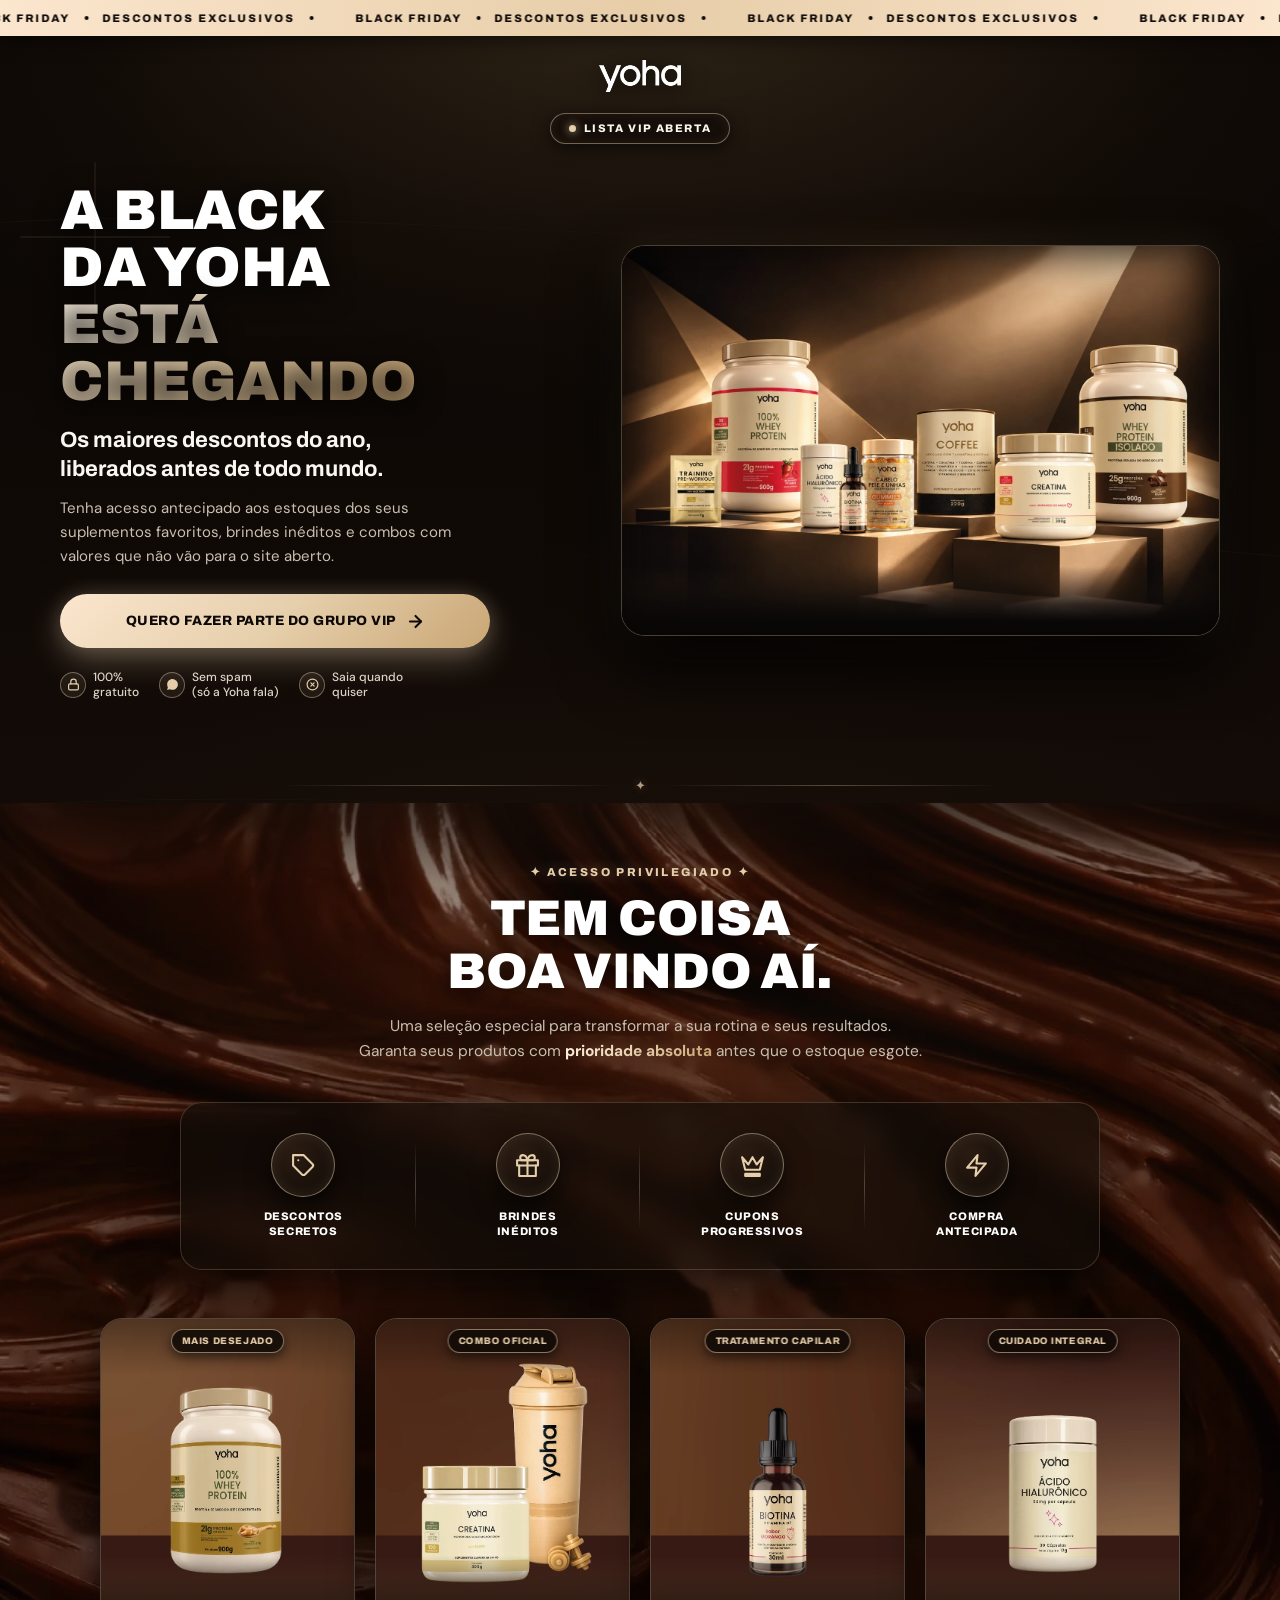
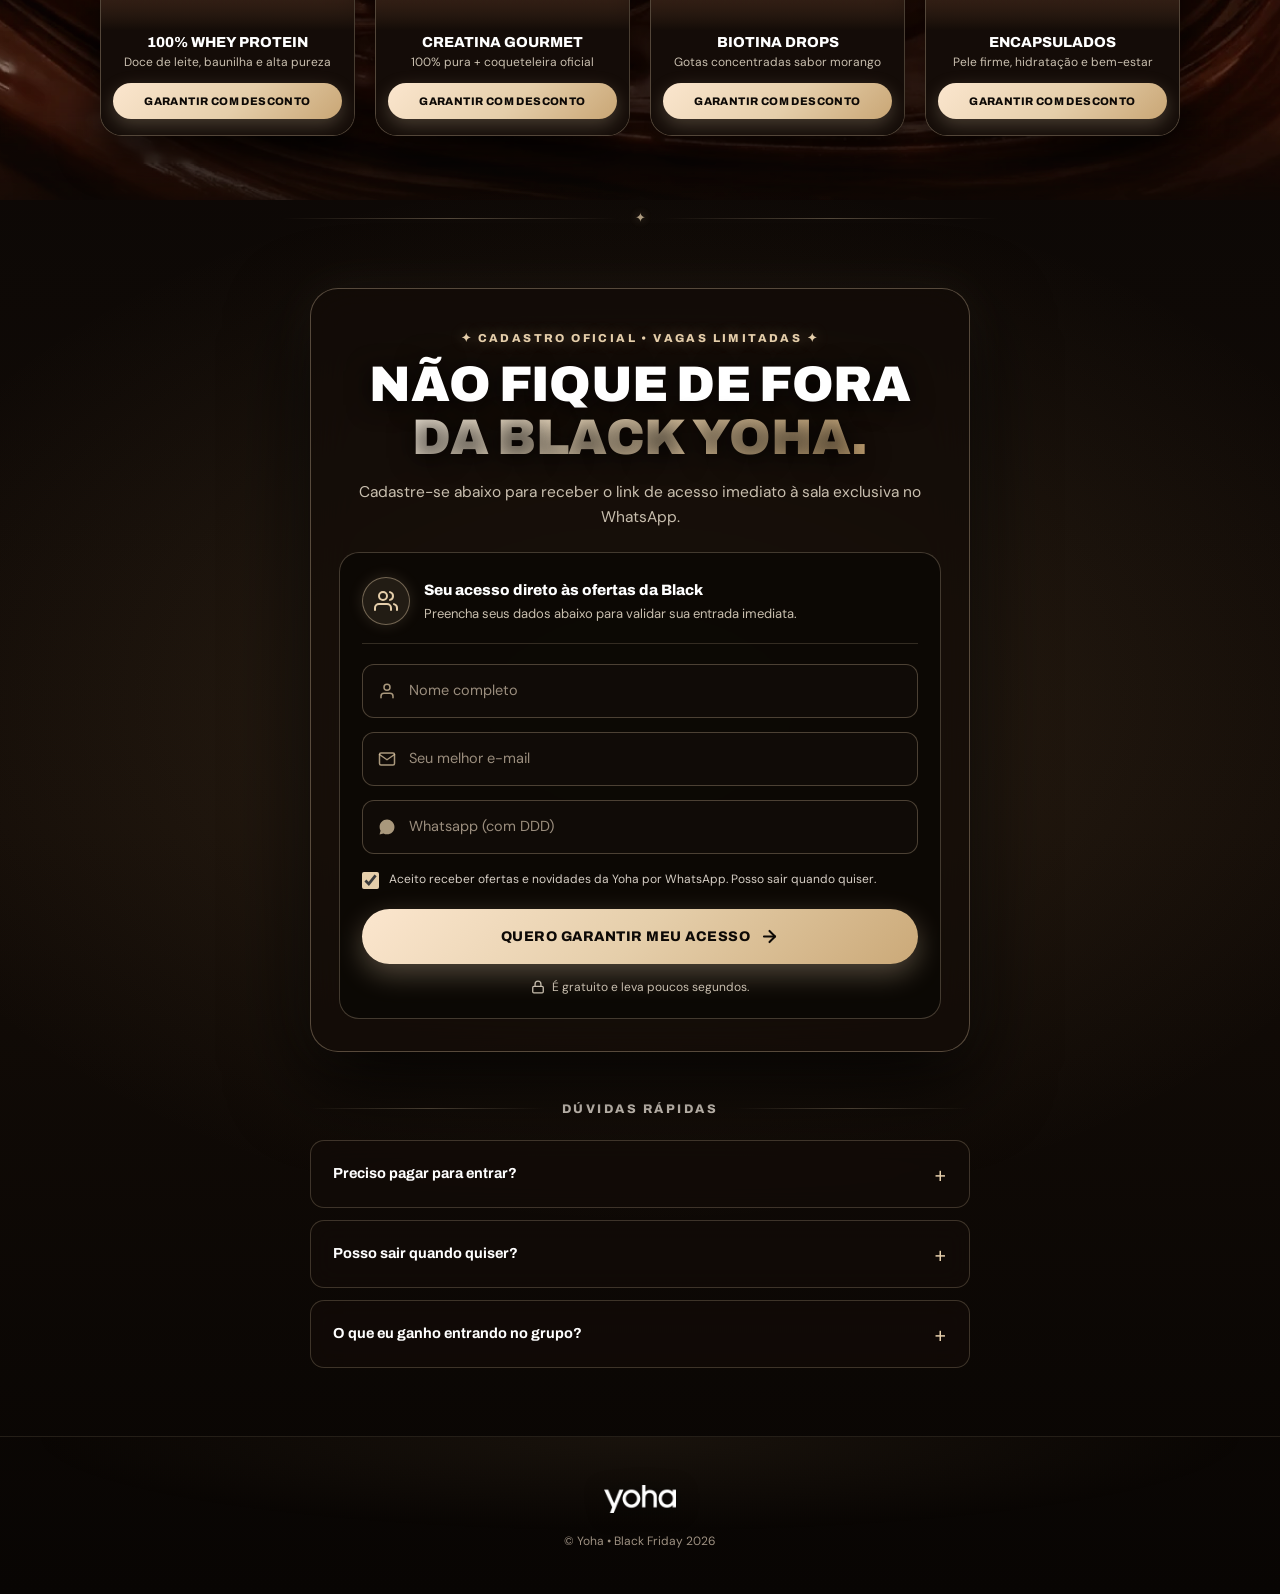
==== commit aa1718af: "chore(config): set production webhook endpoint" ====
--- a/index.html
+++ b/index.html
@@ -1580,7 +1580,7 @@
 
     const CONFIG = {
       PIXEL_ID: '1071274965188038',
-      ENDPOINT: 'https://nazaria-n8n.swwqzp.easypanel.host/webhook-test/ab52f342-ed6f-4231-b445-558b5dc1aacf',
+      ENDPOINT: 'https://nazaria-n8n.swwqzp.easypanel.host/webhook/ab52f342-ed6f-4231-b445-558b5dc1aacf',
       GROUP_LINK: 'https://chat.whatsapp.com/Gvb4PnBxk1qE4o3xNmhoGy?s=cl&p=i&mlu=4&ilr=4&iam=2'
     };
 
